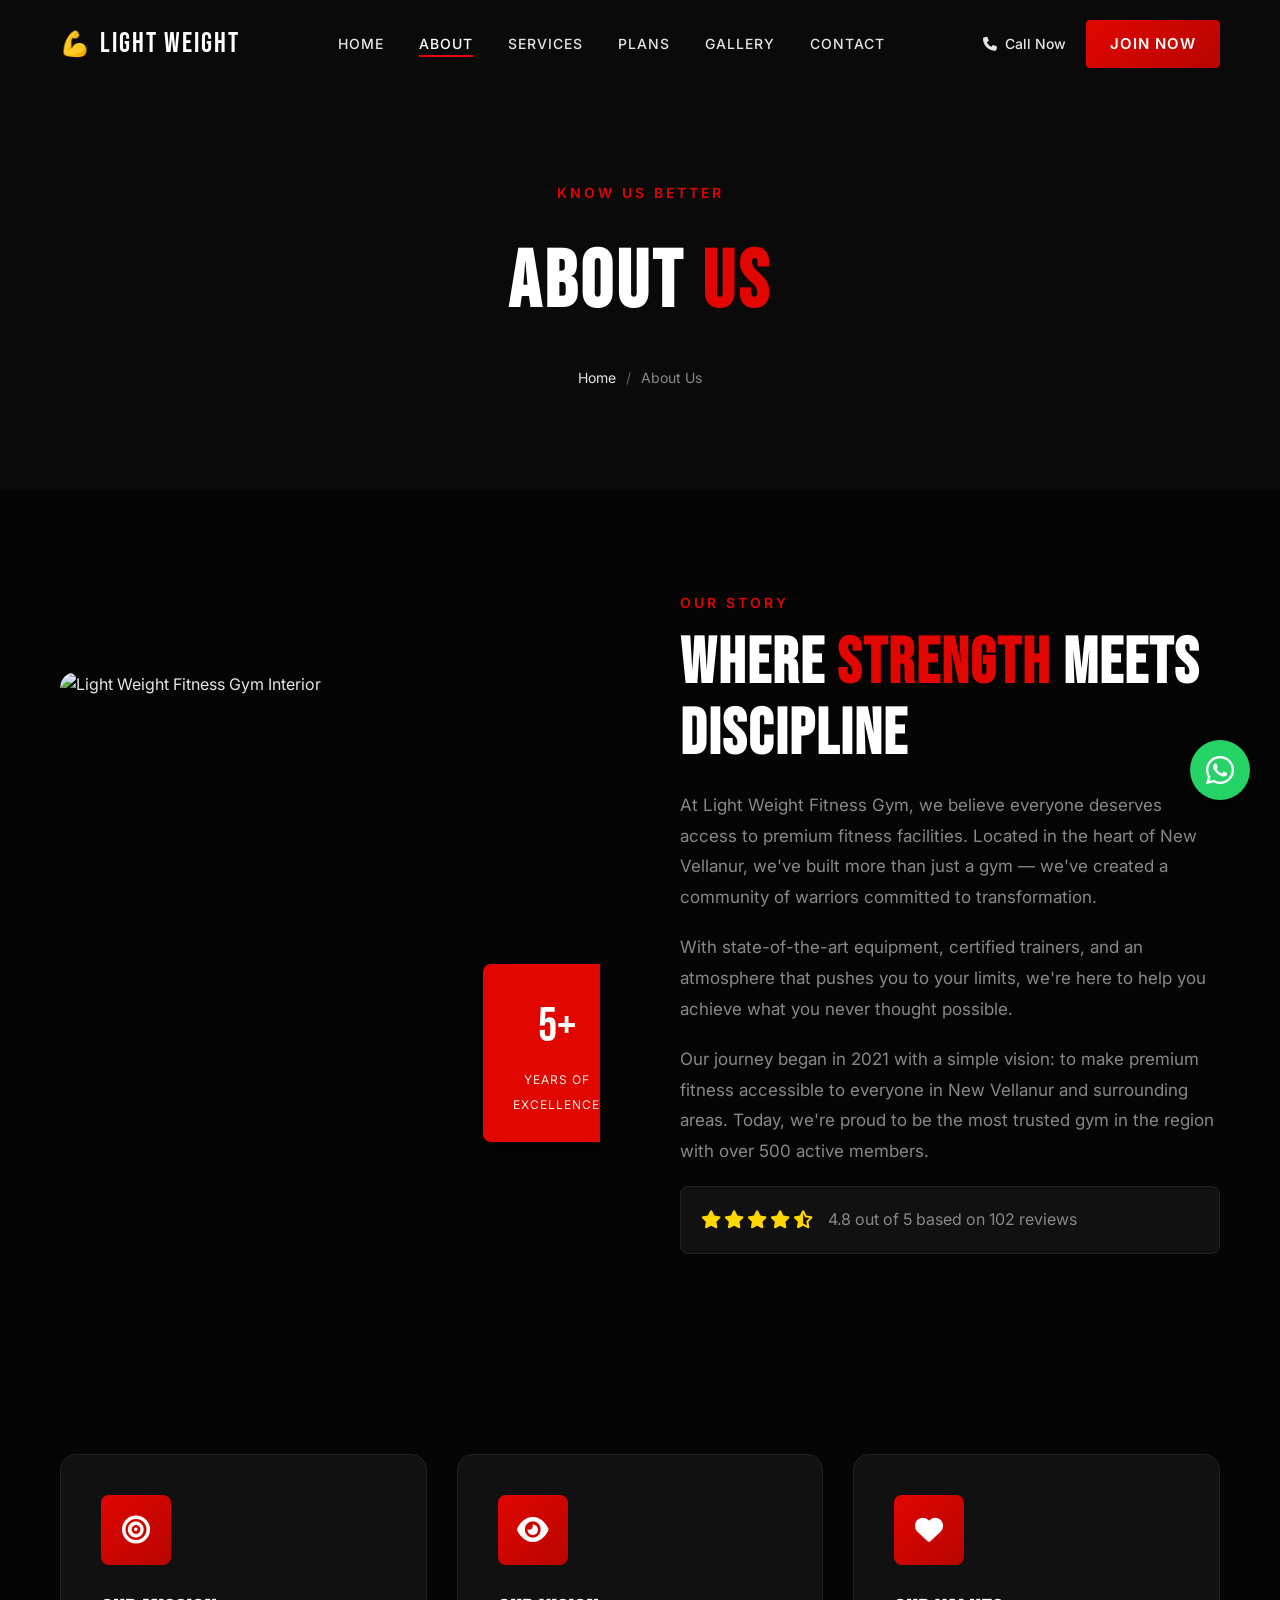
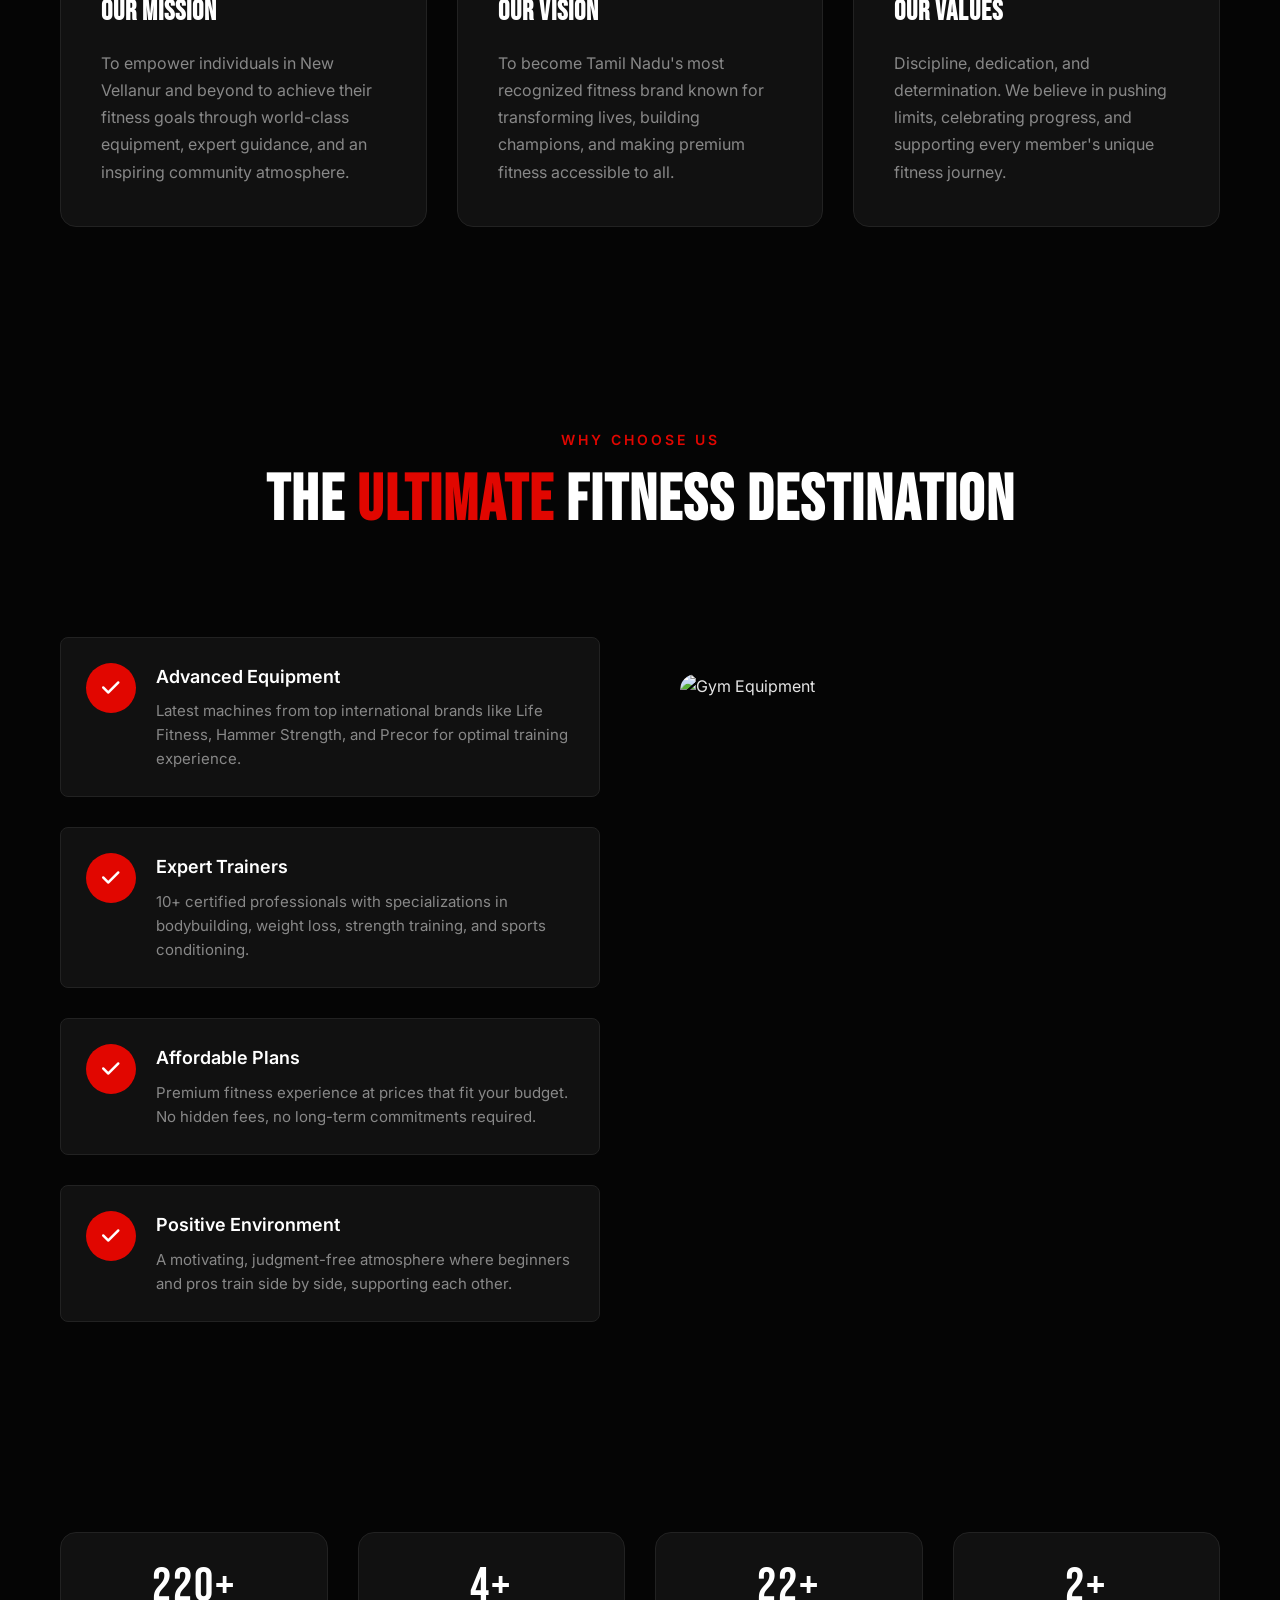
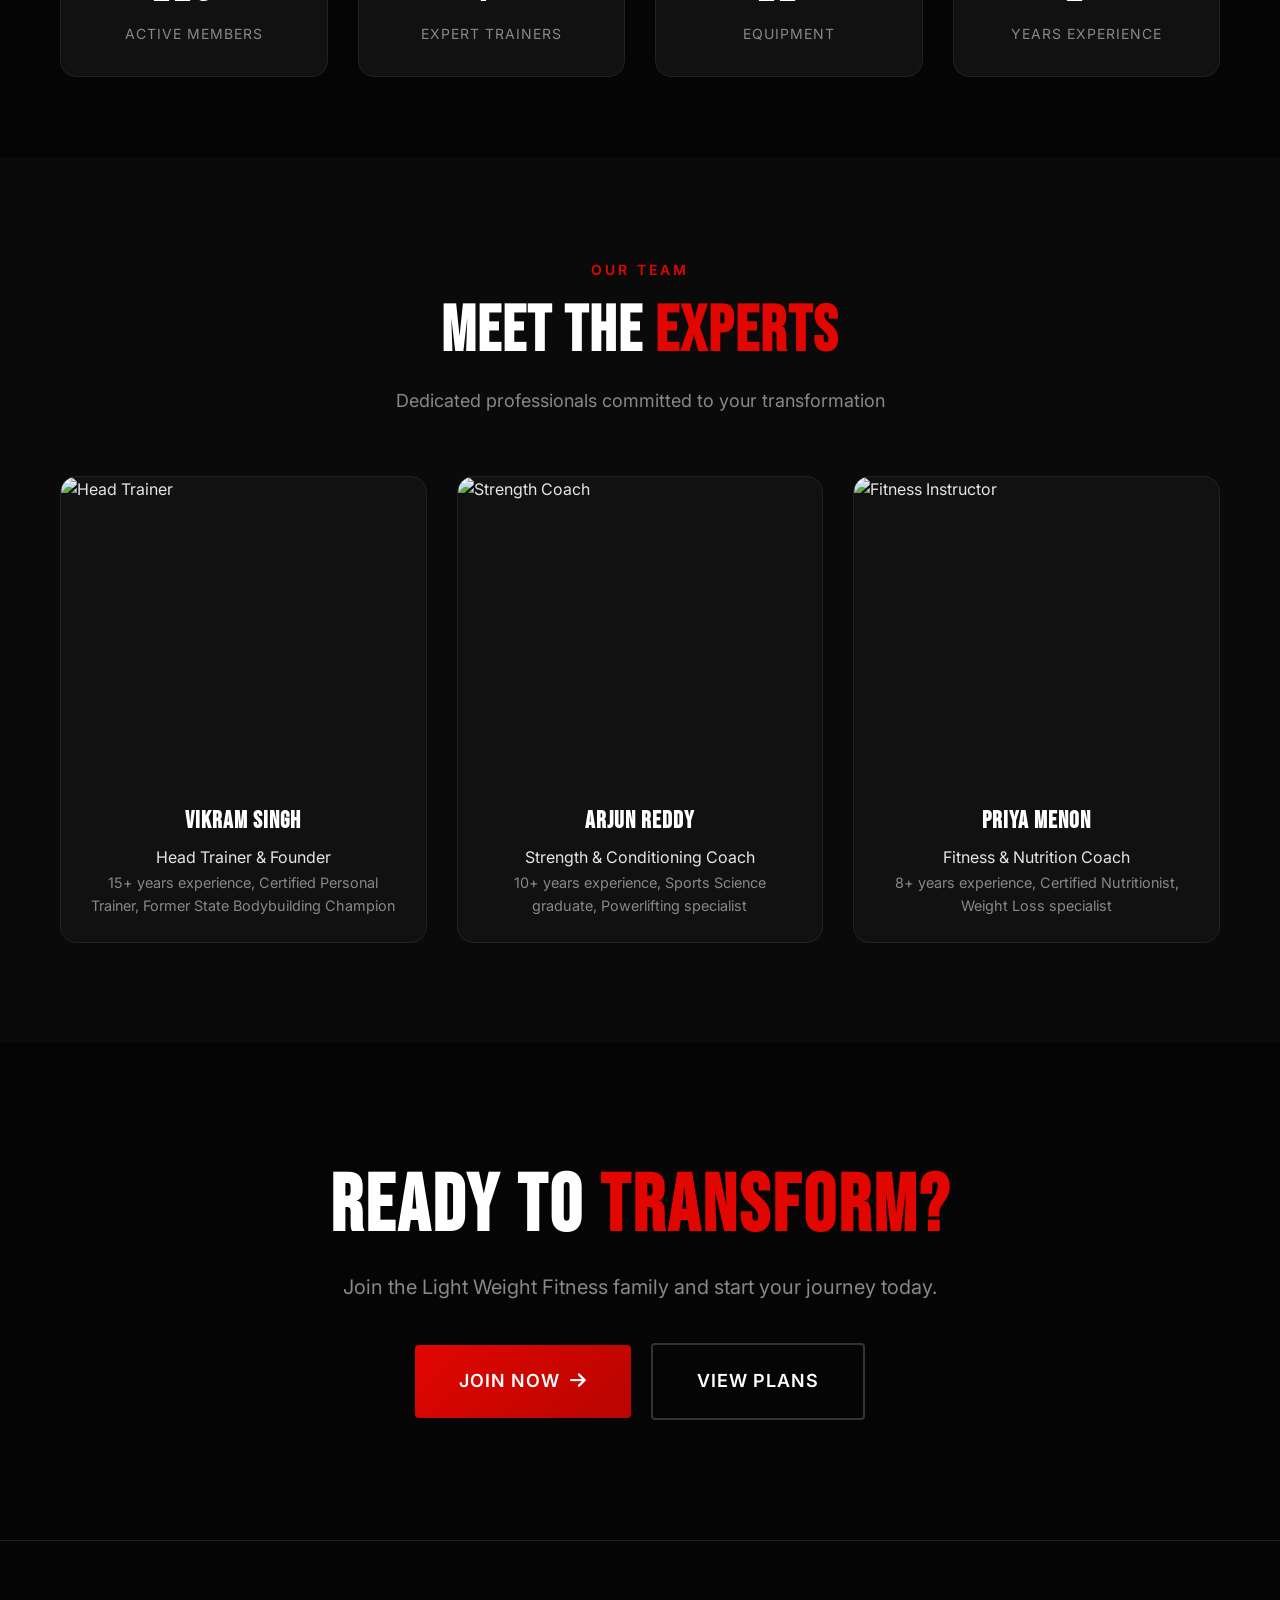
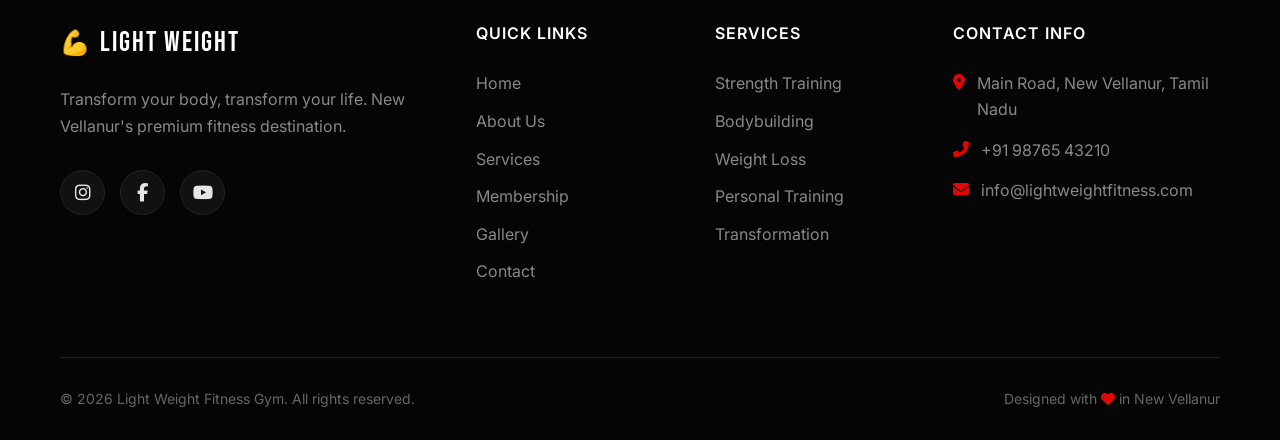
==== about.html @ a78dea81 "first commit" ====
<!DOCTYPE html>
<html lang="en">
<head>
    <meta charset="UTF-8">
    <meta name="viewport" content="width=device-width, initial-scale=1.0">
    <meta name="description" content="Learn about Light Weight Fitness Gym - New Vellanur's premier fitness center with 5+ years of excellence, expert trainers, and a supportive community.">
    <meta name="keywords" content="About Light Weight Fitness, Gym history, Fitness trainers Vellanur, Gym community">
    <title>About Us | Light Weight Fitness Gym - New Vellanur</title>
    
    <!-- Google Fonts -->
    <link rel="preconnect" href="https://fonts.googleapis.com">
    <link rel="preconnect" href="https://fonts.gstatic.com" crossorigin>
    <link href="https://fonts.googleapis.com/css2?family=Bebas+Neue&family=Inter:wght@300;400;500;600;700&display=swap" rel="stylesheet">
    
    <!-- Font Awesome -->
    <link rel="stylesheet" href="https://cdnjs.cloudflare.com/ajax/libs/font-awesome/6.4.0/css/all.min.css">
    
    <link rel="stylesheet" href="css/styles.css">
</head>
<body>
    <!-- Navigation -->
    <nav class="navbar scrolled" id="navbar">
        <div class="nav-container">
            <a href="index.html" class="logo">
                <span class="logo-icon">💪</span>
                <span class="logo-text">LIGHT WEIGHT</span>
            </a>
            <ul class="nav-menu" id="nav-menu">
                <li><a href="index.html" class="nav-link">Home</a></li>
                <li><a href="about.html" class="nav-link active">About</a></li>
                <li><a href="services.html" class="nav-link">Services</a></li>
                <li><a href="plans.html" class="nav-link">Plans</a></li>
                <li><a href="gallery.html" class="nav-link">Gallery</a></li>
                <li><a href="contact.html" class="nav-link">Contact</a></li>
            </ul>
            <div class="nav-actions">
                <a href="tel:+919876543210" class="nav-phone">
                    <i class="fas fa-phone"></i>
                    <span>Call Now</span>
                </a>
                <a href="contact.html#join" class="btn btn-primary nav-cta">Join Now</a>
            </div>
            <button class="hamburger" id="hamburger">
                <span></span>
                <span></span>
                <span></span>
            </button>
        </div>
    </nav>

    <!-- Page Header -->
    <section class="page-header">
        <div class="page-header-bg">
            <div class="page-header-overlay"></div>
        </div>
        <div class="container">
            <div class="page-header-content">
                <span class="section-tag">Know Us Better</span>
                <h1 class="page-title">ABOUT <span class="text-accent">US</span></h1>
                <nav class="breadcrumb">
                    <a href="index.html">Home</a>
                    <span>/</span>
                    <span>About Us</span>
                </nav>
            </div>
        </div>
    </section>

    <!-- About Main Section -->
    <section class="about section">
        <div class="container">
            <div class="about-grid">
                <div class="about-image">
                    <div class="image-wrapper">
                        <img src="https://images.unsplash.com/photo-1534438327276-14e5300c3a48?w=600" alt="Light Weight Fitness Gym Interior" loading="lazy">
                        <div class="experience-badge">
                            <span class="years">5+</span>
                            <span class="text">Years of<br>Excellence</span>
                        </div>
                    </div>
                </div>
                <div class="about-content">
                    <span class="section-tag">Our Story</span>
                    <h2 class="section-title">WHERE <span class="text-accent">STRENGTH</span> MEETS DISCIPLINE</h2>
                    <p class="about-text">
                        At Light Weight Fitness Gym, we believe everyone deserves access to premium fitness facilities. Located in the heart of New Vellanur, we've built more than just a gym — we've created a community of warriors committed to transformation.
                    </p>
                    <p class="about-text">
                        With state-of-the-art equipment, certified trainers, and an atmosphere that pushes you to your limits, we're here to help you achieve what you never thought possible.
                    </p>
                    <p class="about-text">
                        Our journey began in 2021 with a simple vision: to make premium fitness accessible to everyone in New Vellanur and surrounding areas. Today, we're proud to be the most trusted gym in the region with over 500 active members.
                    </p>
                    <div class="rating-card">
                        <div class="stars">
                            <i class="fas fa-star"></i>
                            <i class="fas fa-star"></i>
                            <i class="fas fa-star"></i>
                            <i class="fas fa-star"></i>
                            <i class="fas fa-star-half-alt"></i>
                        </div>
                        <span class="rating-text">4.8 out of 5 based on 102 reviews</span>
                    </div>
                </div>
            </div>
        </div>
    </section>

    <!-- Mission & Vision -->
    <section class="mission-vision section">
        <div class="container">
            <div class="mv-grid">
                <div class="mv-card">
                    <div class="mv-icon">
                        <i class="fas fa-bullseye"></i>
                    </div>
                    <h3>Our Mission</h3>
                    <p>To empower individuals in New Vellanur and beyond to achieve their fitness goals through world-class equipment, expert guidance, and an inspiring community atmosphere.</p>
                </div>
                <div class="mv-card">
                    <div class="mv-icon">
                        <i class="fas fa-eye"></i>
                    </div>
                    <h3>Our Vision</h3>
                    <p>To become Tamil Nadu's most recognized fitness brand known for transforming lives, building champions, and making premium fitness accessible to all.</p>
                </div>
                <div class="mv-card">
                    <div class="mv-icon">
                        <i class="fas fa-heart"></i>
                    </div>
                    <h3>Our Values</h3>
                    <p>Discipline, dedication, and determination. We believe in pushing limits, celebrating progress, and supporting every member's unique fitness journey.</p>
                </div>
            </div>
        </div>
    </section>

    <!-- Why Choose Us -->
    <section class="why-us section">
        <div class="container">
            <div class="section-header">
                <span class="section-tag">Why Choose Us</span>
                <h2 class="section-title">THE <span class="text-accent">ULTIMATE</span> FITNESS DESTINATION</h2>
            </div>
            <div class="why-us-grid">
                <div class="why-us-content">
                    <div class="why-us-list">
                        <div class="why-item">
                            <div class="why-icon">
                                <i class="fas fa-check"></i>
                            </div>
                            <div class="why-text">
                                <h4>Advanced Equipment</h4>
                                <p>Latest machines from top international brands like Life Fitness, Hammer Strength, and Precor for optimal training experience.</p>
                            </div>
                        </div>
                        <div class="why-item">
                            <div class="why-icon">
                                <i class="fas fa-check"></i>
                            </div>
                            <div class="why-text">
                                <h4>Expert Trainers</h4>
                                <p>10+ certified professionals with specializations in bodybuilding, weight loss, strength training, and sports conditioning.</p>
                            </div>
                        </div>
                        <div class="why-item">
                            <div class="why-icon">
                                <i class="fas fa-check"></i>
                            </div>
                            <div class="why-text">
                                <h4>Affordable Plans</h4>
                                <p>Premium fitness experience at prices that fit your budget. No hidden fees, no long-term commitments required.</p>
                            </div>
                        </div>
                        <div class="why-item">
                            <div class="why-icon">
                                <i class="fas fa-check"></i>
                            </div>
                            <div class="why-text">
                                <h4>Positive Environment</h4>
                                <p>A motivating, judgment-free atmosphere where beginners and pros train side by side, supporting each other.</p>
                            </div>
                        </div>
                    </div>
                </div>
                <div class="why-us-image">
                    <img src="https://images.unsplash.com/photo-1571902943202-507ec2618e8f?w=600" alt="Gym Equipment" loading="lazy">
                </div>
            </div>
        </div>
    </section>

    <!-- Stats Section -->
    <section class="stats-section">
        <div class="container">
            <div class="stats-grid">
                <div class="stat-card">
                    <span class="stat-number">500+</span>
                    <span class="stat-label">Active Members</span>
                </div>
                <div class="stat-card">
                    <span class="stat-number">10+</span>
                    <span class="stat-label">Expert Trainers</span>
                </div>
                <div class="stat-card">
                    <span class="stat-number">50+</span>
                    <span class="stat-label">Equipment</span>
                </div>
                <div class="stat-card">
                    <span class="stat-number">5+</span>
                    <span class="stat-label">Years Experience</span>
                </div>
            </div>
        </div>
    </section>

    <!-- Team Section -->
    <section class="team section">
        <div class="container">
            <div class="section-header">
                <span class="section-tag">Our Team</span>
                <h2 class="section-title">MEET THE <span class="text-accent">EXPERTS</span></h2>
                <p class="section-subtitle">Dedicated professionals committed to your transformation</p>
            </div>
            <div class="team-grid">
                <div class="team-card">
                    <div class="team-image">
                        <img src="https://images.unsplash.com/photo-1567013127542-490d757e51fc?w=400" alt="Head Trainer">
                    </div>
                    <div class="team-info">
                        <h4>Vikram Singh</h4>
                        <span>Head Trainer & Founder</span>
                        <p>15+ years experience, Certified Personal Trainer, Former State Bodybuilding Champion</p>
                    </div>
                </div>
                <div class="team-card">
                    <div class="team-image">
                        <img src="https://images.unsplash.com/photo-1571019614242-c5c5dee9f50b?w=400" alt="Strength Coach">
                    </div>
                    <div class="team-info">
                        <h4>Arjun Reddy</h4>
                        <span>Strength & Conditioning Coach</span>
                        <p>10+ years experience, Sports Science graduate, Powerlifting specialist</p>
                    </div>
                </div>
                <div class="team-card">
                    <div class="team-image">
                        <img src="https://images.unsplash.com/photo-1594381898411-846e7d193883?w=400" alt="Fitness Instructor">
                    </div>
                    <div class="team-info">
                        <h4>Priya Menon</h4>
                        <span>Fitness & Nutrition Coach</span>
                        <p>8+ years experience, Certified Nutritionist, Weight Loss specialist</p>
                    </div>
                </div>
            </div>
        </div>
    </section>

    <!-- CTA Section -->
    <section class="final-cta">
        <div class="container">
            <div class="cta-content">
                <h2 class="cta-title">READY TO <span class="text-accent">TRANSFORM?</span></h2>
                <p class="cta-subtitle">Join the Light Weight Fitness family and start your journey today.</p>
                <div class="cta-buttons">
                    <a href="contact.html#join" class="btn btn-primary btn-xl btn-glow">
                        <span>Join Now</span>
                        <i class="fas fa-arrow-right"></i>
                    </a>
                    <a href="plans.html" class="btn btn-outline btn-xl">
                        <span>View Plans</span>
                    </a>
                </div>
            </div>
        </div>
    </section>

    <!-- Footer -->
    <footer class="footer">
        <div class="container">
            <div class="footer-grid">
                <div class="footer-brand">
                    <a href="index.html" class="logo">
                        <span class="logo-icon">💪</span>
                        <span class="logo-text">LIGHT WEIGHT</span>
                    </a>
                    <p>Transform your body, transform your life. New Vellanur's premium fitness destination.</p>
                    <div class="social-links">
                        <a href="#" class="social-link"><i class="fab fa-instagram"></i></a>
                        <a href="#" class="social-link"><i class="fab fa-facebook-f"></i></a>
                        <a href="#" class="social-link"><i class="fab fa-youtube"></i></a>
                    </div>
                </div>
                <div class="footer-links">
                    <h4>Quick Links</h4>
                    <ul>
                        <li><a href="index.html">Home</a></li>
                        <li><a href="about.html">About Us</a></li>
                        <li><a href="services.html">Services</a></li>
                        <li><a href="plans.html">Membership</a></li>
                        <li><a href="gallery.html">Gallery</a></li>
                        <li><a href="contact.html">Contact</a></li>
                    </ul>
                </div>
                <div class="footer-links">
                    <h4>Services</h4>
                    <ul>
                        <li><a href="services.html#strength">Strength Training</a></li>
                        <li><a href="services.html#bodybuilding">Bodybuilding</a></li>
                        <li><a href="services.html#weightloss">Weight Loss</a></li>
                        <li><a href="services.html#personal">Personal Training</a></li>
                        <li><a href="services.html#transformation">Transformation</a></li>
                    </ul>
                </div>
                <div class="footer-contact">
                    <h4>Contact Info</h4>
                    <ul>
                        <li>
                            <i class="fas fa-map-marker-alt"></i>
                            <span>Main Road, New Vellanur, Tamil Nadu</span>
                        </li>
                        <li>
                            <i class="fas fa-phone-alt"></i>
                            <a href="tel:+919876543210">+91 98765 43210</a>
                        </li>
                        <li>
                            <i class="fas fa-envelope"></i>
                            <a href="mailto:info@lightweightfitness.com">info@lightweightfitness.com</a>
                        </li>
                    </ul>
                </div>
            </div>
            <div class="footer-bottom">
                <p>&copy; 2026 Light Weight Fitness Gym. All rights reserved.</p>
                <p>Designed with <i class="fas fa-heart text-accent"></i> in New Vellanur</p>
            </div>
        </div>
    </footer>

    <!-- WhatsApp Floating Button -->
    <a href="https://wa.me/919876543210?text=Hi!%20I'm%20interested%20in%20joining%20Light%20Weight%20Fitness%20Gym" 
       class="whatsapp-float" 
       target="_blank" 
       rel="noopener noreferrer">
        <i class="fab fa-whatsapp"></i>
        <span class="whatsapp-tooltip">Chat with us!</span>
    </a>

    <!-- Mobile Call Button -->
    <a href="tel:+919876543210" class="mobile-call-btn">
        <i class="fas fa-phone-alt"></i>
    </a>

    <!-- Back to Top -->
    <button class="back-to-top" id="back-to-top">
        <i class="fas fa-chevron-up"></i>
    </button>

    <script src="js/script.js"></script>
</body>
</html>
---- css/styles.css ----
/* ========================================
   LIGHT WEIGHT FITNESS GYM - PREMIUM STYLES
   ======================================== */

/* CSS Variables */
:root {
    /* Colors */
    --primary: #E10600;
    --primary-dark: #B80500;
    --primary-light: #FF2D28;
    --accent: #E10600;
    
    --bg-dark: #0A0A0A;
    --bg-darker: #050505;
    --bg-card: #111111;
    --bg-card-hover: #1A1A1A;
    
    --text-white: #FFFFFF;
    --text-light: #E5E5E5;
    --text-muted: #888888;
    --text-dark: #666666;
    
    --border-color: #222222;
    --border-light: #333333;
    
    /* Gradients */
    --gradient-primary: linear-gradient(135deg, var(--primary) 0%, var(--primary-dark) 100%);
    --gradient-dark: linear-gradient(180deg, var(--bg-dark) 0%, var(--bg-darker) 100%);
    --gradient-overlay: linear-gradient(180deg, rgba(0,0,0,0.7) 0%, rgba(0,0,0,0.9) 100%);
    
    /* Typography */
    --font-heading: 'Bebas Neue', sans-serif;
    --font-body: 'Inter', sans-serif;
    
    /* Spacing */
    --section-padding: 100px 0;
    --container-width: 1200px;
    
    /* Transitions */
    --transition-fast: 0.2s ease;
    --transition-normal: 0.3s ease;
    --transition-slow: 0.5s ease;
    
    /* Shadows */
    --shadow-sm: 0 2px 10px rgba(0,0,0,0.3);
    --shadow-md: 0 5px 20px rgba(0,0,0,0.4);
    --shadow-lg: 0 10px 40px rgba(0,0,0,0.5);
    --shadow-glow: 0 0 30px rgba(225, 6, 0, 0.4);
    
    /* Border Radius */
    --radius-sm: 4px;
    --radius-md: 8px;
    --radius-lg: 16px;
    --radius-xl: 24px;
}

/* ========================================
   RESET & BASE STYLES
   ======================================== */

*, *::before, *::after {
    margin: 0;
    padding: 0;
    box-sizing: border-box;
}

html {
    scroll-behavior: smooth;
    font-size: 16px;
}

body {
    font-family: var(--font-body);
    background-color: var(--bg-dark);
    color: var(--text-light);
    line-height: 1.6;
    overflow-x: hidden;
    -webkit-font-smoothing: antialiased;
    -moz-osx-font-smoothing: grayscale;
}

a {
    text-decoration: none;
    color: inherit;
    transition: color var(--transition-fast);
}

img {
    max-width: 100%;
    height: auto;
    display: block;
}

ul {
    list-style: none;
}

button {
    border: none;
    background: none;
    cursor: pointer;
    font-family: inherit;
}

input, select, textarea {
    font-family: inherit;
    font-size: inherit;
}

/* ========================================
   UTILITY CLASSES
   ======================================== */

.container {
    max-width: var(--container-width);
    margin: 0 auto;
    padding: 0 20px;
}

.section {
    padding: var(--section-padding);
}

.text-accent {
    color: var(--primary);
}

.section-tag {
    display: inline-block;
    font-size: 0.875rem;
    font-weight: 600;
    text-transform: uppercase;
    letter-spacing: 3px;
    color: var(--primary);
    margin-bottom: 15px;
}

.section-title {
    font-family: var(--font-heading);
    font-size: clamp(2.5rem, 5vw, 4rem);
    letter-spacing: 2px;
    line-height: 1.1;
    margin-bottom: 20px;
    color: var(--text-white);
}

.section-subtitle {
    font-size: 1.125rem;
    color: var(--text-muted);
    max-width: 600px;
    margin: 0 auto;
}

.section-header {
    text-align: center;
    margin-bottom: 60px;
}

/* ========================================
   PRELOADER
   ======================================== */

.preloader {
    position: fixed;
    top: 0;
    left: 0;
    width: 100%;
    height: 100%;
    background: var(--bg-darker);
    display: flex;
    align-items: center;
    justify-content: center;
    z-index: 9999;
    transition: opacity 0.5s ease, visibility 0.5s ease;
}

.preloader.hidden {
    opacity: 0;
    visibility: hidden;
}

.loader {
    text-align: center;
}

.loader-text {
    font-family: var(--font-heading);
    font-size: 2.5rem;
    letter-spacing: 8px;
    color: var(--text-white);
    display: block;
    margin-bottom: 20px;
}

.loader-bar {
    width: 200px;
    height: 3px;
    background: var(--border-color);
    border-radius: 2px;
    overflow: hidden;
    margin: 0 auto;
}

.loader-bar::after {
    content: '';
    display: block;
    width: 50%;
    height: 100%;
    background: var(--primary);
    animation: loader 1s ease-in-out infinite;
}

@keyframes loader {
    0% { transform: translateX(-100%); }
    100% { transform: translateX(300%); }
}

/* ========================================
   BUTTONS
   ======================================== */

.btn {
    display: inline-flex;
    align-items: center;
    justify-content: center;
    gap: 10px;
    padding: 14px 28px;
    font-size: 0.9375rem;
    font-weight: 600;
    text-transform: uppercase;
    letter-spacing: 1px;
    border-radius: var(--radius-sm);
    transition: all var(--transition-normal);
    cursor: pointer;
    position: relative;
    overflow: hidden;
}

.btn-primary {
    background: var(--gradient-primary);
    color: var(--text-white);
    border: none;
}

.btn-primary:hover {
    transform: translateY(-2px);
    box-shadow: var(--shadow-glow);
}

.btn-outline {
    background: transparent;
    color: var(--text-white);
    border: 2px solid var(--border-light);
}

.btn-outline:hover {
    border-color: var(--primary);
    color: var(--primary);
    background: rgba(225, 6, 0, 0.1);
}

.btn-lg {
    padding: 18px 36px;
    font-size: 1rem;
}

.btn-xl {
    padding: 22px 44px;
    font-size: 1.125rem;
}

.btn-block {
    width: 100%;
}

.btn-glow {
    animation: btn-glow 2s ease-in-out infinite;
}

@keyframes btn-glow {
    0%, 100% { box-shadow: 0 0 20px rgba(225, 6, 0, 0.3); }
    50% { box-shadow: 0 0 40px rgba(225, 6, 0, 0.6); }
}

.btn i {
    transition: transform var(--transition-fast);
}

.btn:hover i {
    transform: translateX(5px);
}

/* ========================================
   NAVIGATION
   ======================================== */

.navbar {
    position: fixed;
    top: 0;
    left: 0;
    width: 100%;
    z-index: 1000;
    padding: 20px 0;
    transition: all var(--transition-normal);
}

.navbar.scrolled {
    background: rgba(10, 10, 10, 0.95);
    backdrop-filter: blur(20px);
    padding: 15px 0;
    box-shadow: var(--shadow-md);
}

.nav-container {
    max-width: var(--container-width);
    margin: 0 auto;
    padding: 0 20px;
    display: flex;
    align-items: center;
    justify-content: space-between;
}

.logo {
    display: flex;
    align-items: center;
    gap: 10px;
}

.logo-icon {
    font-size: 1.5rem;
}

.logo-text {
    font-family: var(--font-heading);
    font-size: 1.75rem;
    letter-spacing: 2px;
    color: var(--text-white);
}

.nav-menu {
    display: flex;
    align-items: center;
    gap: 35px;
}

.nav-link {
    font-size: 0.875rem;
    font-weight: 500;
    text-transform: uppercase;
    letter-spacing: 1px;
    color: var(--text-light);
    position: relative;
}

.nav-link::after {
    content: '';
    position: absolute;
    bottom: -5px;
    left: 0;
    width: 0;
    height: 2px;
    background: var(--primary);
    transition: width var(--transition-normal);
}

.nav-link:hover,
.nav-link.active {
    color: var(--text-white);
}

.nav-link:hover::after,
.nav-link.active::after {
    width: 100%;
}

.nav-actions {
    display: flex;
    align-items: center;
    gap: 20px;
}

.nav-phone {
    display: flex;
    align-items: center;
    gap: 8px;
    font-size: 0.875rem;
    font-weight: 500;
    color: var(--text-light);
}

.nav-phone:hover {
    color: var(--primary);
}

.nav-cta {
    padding: 12px 24px;
}

.hamburger {
    display: none;
    flex-direction: column;
    gap: 6px;
    padding: 10px;
}

.hamburger span {
    width: 25px;
    height: 2px;
    background: var(--text-white);
    transition: all var(--transition-normal);
}

.hamburger.active span:nth-child(1) {
    transform: rotate(45deg) translate(5px, 5px);
}

.hamburger.active span:nth-child(2) {
    opacity: 0;
}

.hamburger.active span:nth-child(3) {
    transform: rotate(-45deg) translate(7px, -6px);
}

/* ========================================
   HERO SECTION
   ======================================== */

.hero {
    position: relative;
    min-height: 100vh;
    display: flex;
    align-items: center;
    justify-content: center;
    overflow: hidden;
}

.hero-bg {
    position: absolute;
    top: 0;
    left: 0;
    width: 100%;
    height: 100%;
    background: url('https://images.unsplash.com/photo-1534438327276-14e5300c3a48?w=1920') center/cover no-repeat;
}

.hero-overlay {
    position: absolute;
    top: 0;
    left: 0;
    width: 100%;
    height: 100%;
    background: linear-gradient(135deg, rgba(0,0,0,0.9) 0%, rgba(0,0,0,0.7) 50%, rgba(0,0,0,0.85) 100%);
}

.hero-content {
    position: relative;
    z-index: 1;
    text-align: center;
    padding: 0 20px;
    max-width: 900px;
}

.hero-badge {
    display: inline-flex;
    align-items: center;
    gap: 8px;
    background: rgba(225, 6, 0, 0.15);
    border: 1px solid rgba(225, 6, 0, 0.3);
    padding: 10px 20px;
    border-radius: 30px;
    font-size: 0.875rem;
    font-weight: 500;
    color: var(--primary);
    margin-bottom: 30px;
}

.hero-badge i {
    color: #FFD700;
}

.hero-title {
    font-family: var(--font-heading);
    font-size: clamp(3.5rem, 10vw, 7rem);
    line-height: 1;
    letter-spacing: 4px;
    color: var(--text-white);
    margin-bottom: 25px;
}

.hero-subtitle {
    font-size: 1.25rem;
    color: var(--text-muted);
    max-width: 600px;
    margin: 0 auto 40px;
    line-height: 1.8;
}

.hero-cta {
    display: flex;
    align-items: center;
    justify-content: center;
    gap: 20px;
    margin-bottom: 60px;
    flex-wrap: wrap;
}

.hero-stats {
    display: flex;
    align-items: center;
    justify-content: center;
    gap: 60px;
    flex-wrap: wrap;
}

.stat {
    text-align: center;
}

.stat-number {
    display: block;
    font-family: var(--font-heading);
    font-size: 3rem;
    color: var(--text-white);
    letter-spacing: 2px;
}

.stat-label {
    font-size: 0.875rem;
    color: var(--text-muted);
    text-transform: uppercase;
    letter-spacing: 1px;
}

.hero-scroll {
    position: absolute;
    bottom: 40px;
    left: 50%;
    transform: translateX(-50%);
}

.hero-scroll a {
    display: flex;
    flex-direction: column;
    align-items: center;
    gap: 10px;
    font-size: 0.75rem;
    text-transform: uppercase;
    letter-spacing: 2px;
    color: var(--text-muted);
    animation: bounce 2s ease-in-out infinite;
}

@keyframes bounce {
    0%, 100% { transform: translateY(0); }
    50% { transform: translateY(10px); }
}

/* ========================================
   ABOUT SECTION
   ======================================== */

.about {
    background: var(--bg-darker);
}

.about-grid {
    display: grid;
    grid-template-columns: 1fr 1fr;
    gap: 80px;
    align-items: center;
}

.about-image {
    position: relative;
}

.image-wrapper {
    position: relative;
    border-radius: var(--radius-lg);
    overflow: hidden;
}

.image-wrapper img {
    width: 100%;
    height: 500px;
    object-fit: cover;
}

.experience-badge {
    position: absolute;
    bottom: 30px;
    right: -30px;
    background: var(--primary);
    padding: 25px 30px;
    border-radius: var(--radius-md);
    text-align: center;
    box-shadow: var(--shadow-lg);
}

.experience-badge .years {
    display: block;
    font-family: var(--font-heading);
    font-size: 3rem;
    color: var(--text-white);
}

.experience-badge .text {
    font-size: 0.75rem;
    text-transform: uppercase;
    letter-spacing: 1px;
    color: rgba(255,255,255,0.9);
}

.about-text {
    color: var(--text-muted);
    margin-bottom: 20px;
    font-size: 1.0625rem;
    line-height: 1.8;
}

.about-features {
    display: grid;
    grid-template-columns: 1fr 1fr;
    gap: 20px;
    margin: 30px 0;
}

.feature {
    display: flex;
    align-items: center;
    gap: 12px;
    padding: 15px 20px;
    background: var(--bg-card);
    border-radius: var(--radius-md);
    border: 1px solid var(--border-color);
    transition: all var(--transition-normal);
}

.feature:hover {
    border-color: var(--primary);
    transform: translateX(5px);
}

.feature i {
    color: var(--primary);
    font-size: 1.25rem;
}

.feature span {
    font-weight: 500;
    color: var(--text-light);
}

.rating-card {
    display: flex;
    align-items: center;
    gap: 15px;
    padding: 20px;
    background: var(--bg-card);
    border-radius: var(--radius-md);
    border: 1px solid var(--border-color);
}

.rating-card .stars {
    display: flex;
    gap: 3px;
}

.rating-card .stars i {
    color: #FFD700;
    font-size: 1.125rem;
}

.rating-text {
    color: var(--text-muted);
}

/* ========================================
   SERVICES SECTION
   ======================================== */

.services {
    background: var(--bg-dark);
}

.services-grid {
    display: grid;
    grid-template-columns: repeat(3, 1fr);
    gap: 30px;
}

.service-card {
    background: var(--bg-card);
    border: 1px solid var(--border-color);
    border-radius: var(--radius-lg);
    padding: 40px 30px;
    transition: all var(--transition-normal);
    position: relative;
    overflow: hidden;
}

.service-card::before {
    content: '';
    position: absolute;
    top: 0;
    left: 0;
    width: 100%;
    height: 3px;
    background: var(--gradient-primary);
    transform: scaleX(0);
    transition: transform var(--transition-normal);
}

.service-card:hover {
    transform: translateY(-10px);
    border-color: var(--primary);
    box-shadow: var(--shadow-lg);
}

.service-card:hover::before {
    transform: scaleX(1);
}

.service-icon {
    width: 70px;
    height: 70px;
    background: rgba(225, 6, 0, 0.1);
    border-radius: var(--radius-md);
    display: flex;
    align-items: center;
    justify-content: center;
    margin-bottom: 25px;
    transition: all var(--transition-normal);
}

.service-card:hover .service-icon {
    background: var(--primary);
}

.service-icon i {
    font-size: 1.75rem;
    color: var(--primary);
    transition: color var(--transition-normal);
}

.service-card:hover .service-icon i {
    color: var(--text-white);
}

.service-card h3 {
    font-family: var(--font-heading);
    font-size: 1.5rem;
    letter-spacing: 1px;
    margin-bottom: 15px;
    color: var(--text-white);
}

.service-card p {
    color: var(--text-muted);
    margin-bottom: 20px;
    line-height: 1.7;
}

.service-link {
    display: inline-flex;
    align-items: center;
    gap: 8px;
    font-size: 0.875rem;
    font-weight: 600;
    text-transform: uppercase;
    letter-spacing: 1px;
    color: var(--primary);
}

.service-link i {
    transition: transform var(--transition-fast);
}

.service-link:hover i {
    transform: translateX(5px);
}

/* ========================================
   WHY CHOOSE US SECTION
   ======================================== */

.why-us {
    background: var(--bg-darker);
}

.why-us-grid {
    display: grid;
    grid-template-columns: 1fr 1fr;
    gap: 80px;
    align-items: center;
}

.why-us-list {
    margin-top: 40px;
}

.why-item {
    display: flex;
    gap: 20px;
    margin-bottom: 30px;
    padding: 25px;
    background: var(--bg-card);
    border-radius: var(--radius-md);
    border: 1px solid var(--border-color);
    transition: all var(--transition-normal);
}

.why-item:hover {
    border-color: var(--primary);
    transform: translateX(10px);
}

.why-icon {
    width: 50px;
    height: 50px;
    min-width: 50px;
    background: var(--primary);
    border-radius: 50%;
    display: flex;
    align-items: center;
    justify-content: center;
}

.why-icon i {
    color: var(--text-white);
    font-size: 1.25rem;
}

.why-text h4 {
    font-size: 1.125rem;
    font-weight: 600;
    margin-bottom: 8px;
    color: var(--text-white);
}

.why-text p {
    color: var(--text-muted);
    font-size: 0.9375rem;
}

.why-us-image {
    position: relative;
    border-radius: var(--radius-lg);
    overflow: hidden;
}

.why-us-image img {
    width: 100%;
    height: 600px;
    object-fit: cover;
}

/* ========================================
   MEMBERSHIP PLANS SECTION
   ======================================== */

.plans {
    background: var(--bg-dark);
}

.plans-grid {
    display: grid;
    grid-template-columns: repeat(3, 1fr);
    gap: 30px;
}

.plan-card {
    background: var(--bg-card);
    border: 1px solid var(--border-color);
    border-radius: var(--radius-lg);
    padding: 40px 35px;
    text-align: center;
    position: relative;
    transition: all var(--transition-normal);
}

.plan-card:hover {
    transform: translateY(-10px);
    border-color: rgba(225, 6, 0, 0.3);
}

.plan-card.featured {
    border-color: var(--primary);
    transform: scale(1.05);
    box-shadow: var(--shadow-glow);
}

.plan-card.featured:hover {
    transform: scale(1.05) translateY(-10px);
}

.plan-badge {
    position: absolute;
    top: -15px;
    left: 50%;
    transform: translateX(-50%);
    background: var(--primary);
    padding: 8px 25px;
    border-radius: 20px;
    font-size: 0.75rem;
    font-weight: 700;
    text-transform: uppercase;
    letter-spacing: 1px;
    color: var(--text-white);
}

.plan-header {
    margin-bottom: 30px;
    padding-bottom: 30px;
    border-bottom: 1px solid var(--border-color);
}

.plan-header h3 {
    font-family: var(--font-heading);
    font-size: 1.75rem;
    letter-spacing: 2px;
    color: var(--text-white);
    margin-bottom: 15px;
}

.plan-price {
    display: flex;
    align-items: baseline;
    justify-content: center;
    gap: 5px;
}

.plan-price .currency {
    font-size: 1.5rem;
    font-weight: 600;
    color: var(--primary);
}

.plan-price .amount {
    font-family: var(--font-heading);
    font-size: 4rem;
    line-height: 1;
    color: var(--text-white);
}

.plan-price .period {
    font-size: 0.875rem;
    color: var(--text-muted);
}

.plan-save {
    display: inline-block;
    background: rgba(0, 200, 83, 0.15);
    color: #00C853;
    padding: 5px 15px;
    border-radius: 15px;
    font-size: 0.75rem;
    font-weight: 600;
    margin-top: 10px;
}

.plan-features {
    margin-bottom: 30px;
}

.plan-features li {
    display: flex;
    align-items: center;
    justify-content: center;
    gap: 10px;
    padding: 12px 0;
    border-bottom: 1px solid var(--border-color);
    color: var(--text-light);
}

.plan-features li:last-child {
    border-bottom: none;
}

.plan-features li i {
    font-size: 0.875rem;
}

.plan-features li i.fa-check {
    color: #00C853;
}

.plan-features li i.fa-times {
    color: var(--text-dark);
}

.plans-note {
    text-align: center;
    margin-top: 40px;
    color: var(--text-muted);
    font-size: 0.9375rem;
}

.plans-note i {
    margin-right: 8px;
    color: var(--primary);
}

/* ========================================
   GALLERY SECTION
   ======================================== */

.gallery {
    background: var(--bg-darker);
}

.gallery-grid {
    display: grid;
    grid-template-columns: repeat(3, 1fr);
    grid-template-rows: repeat(2, 250px);
    gap: 20px;
}

.gallery-item {
    position: relative;
    border-radius: var(--radius-md);
    overflow: hidden;
    cursor: pointer;
}

.gallery-item.large {
    grid-row: span 2;
}

.gallery-item img {
    width: 100%;
    height: 100%;
    object-fit: cover;
    transition: transform var(--transition-slow);
}

.gallery-item:hover img {
    transform: scale(1.1);
}

.gallery-overlay {
    position: absolute;
    bottom: 0;
    left: 0;
    width: 100%;
    padding: 30px 20px;
    background: linear-gradient(transparent, rgba(0,0,0,0.9));
    transform: translateY(100%);
    transition: transform var(--transition-normal);
}

.gallery-item:hover .gallery-overlay {
    transform: translateY(0);
}

.gallery-overlay span {
    font-weight: 600;
    text-transform: uppercase;
    letter-spacing: 1px;
    color: var(--text-white);
}

/* ========================================
   TESTIMONIALS SECTION
   ======================================== */

.testimonials {
    background: var(--bg-dark);
}

.overall-rating {
    display: flex;
    align-items: center;
    justify-content: center;
    gap: 15px;
    margin-top: 20px;
    flex-wrap: wrap;
}

.rating-stars i {
    color: #FFD700;
    font-size: 1.5rem;
}

.rating-value {
    font-family: var(--font-heading);
    font-size: 2rem;
    color: var(--text-white);
}

.rating-count {
    color: var(--text-muted);
}

.testimonials-slider {
    display: grid;
    grid-template-columns: repeat(3, 1fr);
    gap: 30px;
}

.testimonial-card {
    background: var(--bg-card);
    border: 1px solid var(--border-color);
    border-radius: var(--radius-lg);
    padding: 35px;
    transition: all var(--transition-normal);
}

.testimonial-card:hover {
    border-color: var(--primary);
    transform: translateY(-5px);
}

.testimonial-rating {
    margin-bottom: 20px;
}

.testimonial-rating i {
    color: #FFD700;
    font-size: 1rem;
}

.testimonial-text {
    color: var(--text-light);
    font-size: 1rem;
    line-height: 1.8;
    margin-bottom: 25px;
    font-style: italic;
}

.testimonial-author {
    display: flex;
    align-items: center;
    gap: 15px;
}

.author-avatar {
    width: 55px;
    height: 55px;
    border-radius: 50%;
    overflow: hidden;
    border: 3px solid var(--primary);
}

.author-avatar img {
    width: 100%;
    height: 100%;
    object-fit: cover;
}

.author-info h4 {
    font-size: 1rem;
    font-weight: 600;
    color: var(--text-white);
    margin-bottom: 3px;
}

.author-info span {
    font-size: 0.8125rem;
    color: var(--text-muted);
}

/* ========================================
   LOCATION SECTION
   ======================================== */

.location {
    background: var(--bg-darker);
}

.location-grid {
    display: grid;
    grid-template-columns: 1fr 1fr;
    gap: 60px;
}

.contact-info {
    margin-top: 40px;
}

.contact-item {
    display: flex;
    gap: 20px;
    margin-bottom: 30px;
}

.contact-icon {
    width: 55px;
    height: 55px;
    min-width: 55px;
    background: rgba(225, 6, 0, 0.1);
    border-radius: var(--radius-md);
    display: flex;
    align-items: center;
    justify-content: center;
}

.contact-icon i {
    color: var(--primary);
    font-size: 1.25rem;
}

.contact-text h4 {
    font-size: 0.875rem;
    text-transform: uppercase;
    letter-spacing: 1px;
    color: var(--text-muted);
    margin-bottom: 5px;
}

.contact-text p,
.contact-text a {
    color: var(--text-light);
    font-size: 1rem;
    line-height: 1.6;
}

.contact-text a:hover {
    color: var(--primary);
}

.social-links {
    display: flex;
    gap: 15px;
    margin-top: 30px;
}

.social-link {
    width: 45px;
    height: 45px;
    background: var(--bg-card);
    border: 1px solid var(--border-color);
    border-radius: 50%;
    display: flex;
    align-items: center;
    justify-content: center;
    transition: all var(--transition-normal);
}

.social-link:hover {
    background: var(--primary);
    border-color: var(--primary);
    transform: translateY(-3px);
}

.social-link i {
    color: var(--text-light);
    font-size: 1.125rem;
}

.location-map {
    border-radius: var(--radius-lg);
    overflow: hidden;
    height: 450px;
    border: 1px solid var(--border-color);
}

.location-map iframe {
    filter: grayscale(100%) invert(92%) contrast(83%);
}

/* ========================================
   JOIN FORM SECTION
   ======================================== */

.join {
    background: var(--bg-dark);
}

.join-wrapper {
    display: grid;
    grid-template-columns: 1fr 1fr;
    gap: 60px;
    align-items: center;
    background: var(--bg-card);
    border: 1px solid var(--border-color);
    border-radius: var(--radius-xl);
    padding: 60px;
}

.join-content .section-title {
    margin-bottom: 15px;
}

.join-content p {
    color: var(--text-muted);
    margin-bottom: 30px;
}

.join-benefits {
    display: flex;
    flex-direction: column;
    gap: 15px;
}

.benefit {
    display: flex;
    align-items: center;
    gap: 12px;
    color: var(--text-light);
}

.benefit i {
    color: #00C853;
    font-size: 1.125rem;
}

.join-form {
    background: var(--bg-darker);
    border: 1px solid var(--border-color);
    border-radius: var(--radius-lg);
    padding: 40px;
}

.form-group {
    margin-bottom: 25px;
}

.form-group label {
    display: block;
    font-size: 0.875rem;
    font-weight: 500;
    text-transform: uppercase;
    letter-spacing: 1px;
    color: var(--text-light);
    margin-bottom: 10px;
}

.form-group input,
.form-group select {
    width: 100%;
    padding: 16px 20px;
    background: var(--bg-card);
    border: 1px solid var(--border-color);
    border-radius: var(--radius-md);
    color: var(--text-white);
    font-size: 1rem;
    transition: all var(--transition-normal);
}

.form-group input:focus,
.form-group select:focus {
    outline: none;
    border-color: var(--primary);
    box-shadow: 0 0 0 3px rgba(225, 6, 0, 0.1);
}

.form-group input::placeholder {
    color: var(--text-dark);
}

.form-group select {
    cursor: pointer;
    appearance: none;
    background-image: url("data:image/svg+xml,%3Csvg xmlns='http://www.w3.org/2000/svg' width='24' height='24' viewBox='0 0 24 24' fill='none' stroke='%23888888' stroke-width='2' stroke-linecap='round' stroke-linejoin='round'%3E%3Cpolyline points='6,9 12,15 18,9'%3E%3C/polyline%3E%3C/svg%3E");
    background-repeat: no-repeat;
    background-position: right 15px center;
    background-size: 18px;
}

.form-group select option {
    background: var(--bg-card);
    color: var(--text-white);
}

.form-note {
    text-align: center;
    font-size: 0.8125rem;
    color: var(--text-muted);
    margin-top: 20px;
}

.form-note i {
    margin-right: 5px;
}

/* ========================================
   FINAL CTA SECTION
   ======================================== */

.final-cta {
    background: var(--bg-darker);
    padding: 120px 0;
    text-align: center;
    position: relative;
    overflow: hidden;
}

.final-cta::before {
    content: '';
    position: absolute;
    top: 0;
    left: 0;
    width: 100%;
    height: 100%;
    background: url('https://images.unsplash.com/photo-1534438327276-14e5300c3a48?w=1920') center/cover no-repeat;
    opacity: 0.1;
}

.cta-content {
    position: relative;
    z-index: 1;
}

.cta-title {
    font-family: var(--font-heading);
    font-size: clamp(3rem, 8vw, 5rem);
    line-height: 1.1;
    letter-spacing: 3px;
    color: var(--text-white);
    margin-bottom: 20px;
}

.cta-subtitle {
    font-size: 1.25rem;
    color: var(--text-muted);
    margin-bottom: 40px;
}

.cta-buttons {
    display: flex;
    align-items: center;
    justify-content: center;
    gap: 20px;
    flex-wrap: wrap;
}

/* ========================================
   FOOTER
   ======================================== */

.footer {
    background: var(--bg-darker);
    border-top: 1px solid var(--border-color);
    padding: 80px 0 30px;
}

.footer-grid {
    display: grid;
    grid-template-columns: 2fr 1fr 1fr 1.5fr;
    gap: 60px;
    margin-bottom: 60px;
}

.footer-brand .logo {
    margin-bottom: 20px;
}

.footer-brand p {
    color: var(--text-muted);
    margin-bottom: 25px;
    line-height: 1.7;
}

.footer-links h4,
.footer-contact h4 {
    font-size: 1rem;
    font-weight: 600;
    text-transform: uppercase;
    letter-spacing: 1px;
    color: var(--text-white);
    margin-bottom: 25px;
}

.footer-links ul li {
    margin-bottom: 12px;
}

.footer-links ul li a {
    color: var(--text-muted);
    transition: all var(--transition-fast);
}

.footer-links ul li a:hover {
    color: var(--primary);
    padding-left: 5px;
}

.footer-contact ul li {
    display: flex;
    gap: 12px;
    margin-bottom: 15px;
    color: var(--text-muted);
}

.footer-contact ul li i {
    color: var(--primary);
    margin-top: 3px;
}

.footer-contact ul li a {
    color: var(--text-muted);
}

.footer-contact ul li a:hover {
    color: var(--primary);
}

.footer-bottom {
    display: flex;
    align-items: center;
    justify-content: space-between;
    padding-top: 30px;
    border-top: 1px solid var(--border-color);
}

.footer-bottom p {
    color: var(--text-dark);
    font-size: 0.875rem;
}

/* ========================================
   FLOATING BUTTONS
   ======================================== */

.whatsapp-float {
    position: fixed;
    bottom: 100px;
    right: 30px;
    width: 60px;
    height: 60px;
    background: #25D366;
    border-radius: 50%;
    display: flex;
    align-items: center;
    justify-content: center;
    box-shadow: var(--shadow-lg);
    z-index: 999;
    transition: all var(--transition-normal);
}

.whatsapp-float:hover {
    transform: scale(1.1);
    box-shadow: 0 0 30px rgba(37, 211, 102, 0.5);
}

.whatsapp-float i {
    color: white;
    font-size: 2rem;
}

.whatsapp-tooltip {
    position: absolute;
    right: 70px;
    background: var(--bg-card);
    padding: 10px 15px;
    border-radius: var(--radius-sm);
    font-size: 0.8125rem;
    white-space: nowrap;
    opacity: 0;
    visibility: hidden;
    transition: all var(--transition-normal);
}

.whatsapp-float:hover .whatsapp-tooltip {
    opacity: 1;
    visibility: visible;
    right: 75px;
}

.mobile-call-btn {
    display: none;
    position: fixed;
    bottom: 30px;
    right: 30px;
    width: 60px;
    height: 60px;
    background: var(--primary);
    border-radius: 50%;
    align-items: center;
    justify-content: center;
    box-shadow: var(--shadow-lg);
    z-index: 999;
    animation: pulse 2s ease-in-out infinite;
}

@keyframes pulse {
    0%, 100% { box-shadow: 0 0 0 0 rgba(225, 6, 0, 0.5); }
    50% { box-shadow: 0 0 0 15px rgba(225, 6, 0, 0); }
}

.mobile-call-btn i {
    color: white;
    font-size: 1.5rem;
}

.back-to-top {
    position: fixed;
    bottom: 30px;
    left: 30px;
    width: 50px;
    height: 50px;
    background: var(--bg-card);
    border: 1px solid var(--border-color);
    border-radius: 50%;
    display: flex;
    align-items: center;
    justify-content: center;
    opacity: 0;
    visibility: hidden;
    z-index: 999;
    transition: all var(--transition-normal);
}

.back-to-top.visible {
    opacity: 1;
    visibility: visible;
}

.back-to-top:hover {
    background: var(--primary);
    border-color: var(--primary);
}

.back-to-top i {
    color: var(--text-light);
    font-size: 1.125rem;
}

/* ========================================
   ANIMATIONS
   ======================================== */

.animate-fade-up {
    opacity: 0;
    transform: translateY(30px);
    animation: fadeUp 0.8s ease forwards;
}

.animate-fade-up:nth-child(1) { animation-delay: 0.1s; }
.animate-fade-up:nth-child(2) { animation-delay: 0.2s; }
.animate-fade-up:nth-child(3) { animation-delay: 0.3s; }
.animate-fade-up:nth-child(4) { animation-delay: 0.4s; }
.animate-fade-up:nth-child(5) { animation-delay: 0.5s; }

@keyframes fadeUp {
    to {
        opacity: 1;
        transform: translateY(0);
    }
}

/* Scroll animations */
[data-animate] {
    opacity: 0;
    transform: translateY(40px);
    transition: all 0.6s ease;
}

[data-animate].animated {
    opacity: 1;
    transform: translateY(0);
}

/* ========================================
   RESPONSIVE DESIGN
   ======================================== */

@media (max-width: 1200px) {
    .container {
        padding: 0 30px;
    }
    
    .services-grid,
    .plans-grid,
    .testimonials-slider {
        grid-template-columns: repeat(2, 1fr);
    }
    
    .plan-card.featured {
        transform: none;
    }
    
    .plan-card.featured:hover {
        transform: translateY(-10px);
    }
    
    .footer-grid {
        grid-template-columns: repeat(2, 1fr);
    }
}

@media (max-width: 992px) {
    .nav-menu,
    .nav-actions .nav-phone,
    .nav-cta {
        display: none;
    }
    
    .hamburger {
        display: flex;
    }
    
    .nav-menu {
        position: fixed;
        top: 0;
        left: 0;
        width: 100%;
        height: 100vh;
        background: var(--bg-darker);
        flex-direction: column;
        justify-content: center;
        gap: 30px;
        z-index: 998;
    }
    
    .nav-menu.active {
        display: flex;
    }
    
    .nav-link {
        font-size: 1.5rem;
    }
    
    .about-grid,
    .why-us-grid,
    .location-grid,
    .join-wrapper {
        grid-template-columns: 1fr;
        gap: 50px;
    }
    
    .about-image {
        order: -1;
    }
    
    .experience-badge {
        right: 20px;
    }
    
    .gallery-grid {
        grid-template-columns: repeat(2, 1fr);
        grid-template-rows: repeat(3, 200px);
    }
    
    .gallery-item.large {
        grid-row: span 1;
    }
}

@media (max-width: 768px) {
    :root {
        --section-padding: 70px 0;
    }
    
    .hero-title {
        font-size: 3rem;
    }
    
    .hero-subtitle br {
        display: none;
    }
    
    .hero-stats {
        gap: 30px;
    }
    
    .stat-number {
        font-size: 2.5rem;
    }
    
    .services-grid,
    .testimonials-slider {
        grid-template-columns: 1fr;
    }
    
    .plans-grid {
        grid-template-columns: 1fr;
        max-width: 400px;
        margin: 0 auto;
    }
    
    .image-wrapper img {
        height: 350px;
    }
    
    .why-us-image img {
        height: 400px;
    }
    
    .join-wrapper {
        padding: 40px 25px;
    }
    
    .footer-grid {
        grid-template-columns: 1fr;
        gap: 40px;
    }
    
    .footer-bottom {
        flex-direction: column;
        gap: 10px;
        text-align: center;
    }
    
    .whatsapp-float {
        bottom: 90px;
        right: 20px;
        width: 55px;
        height: 55px;
    }
    
    .mobile-call-btn {
        display: flex;
        right: 20px;
        width: 55px;
        height: 55px;
    }
    
    .back-to-top {
        left: 20px;
        bottom: 90px;
    }
}

@media (max-width: 480px) {
    .hero-title {
        font-size: 2.5rem;
    }
    
    .section-title {
        font-size: 2rem;
    }
    
    .hero-cta {
        flex-direction: column;
        width: 100%;
    }
    
    .hero-cta .btn {
        width: 100%;
    }
    
    .about-features {
        grid-template-columns: 1fr;
    }
    
    .gallery-grid {
        grid-template-columns: 1fr;
    }
    
    .cta-buttons {
        flex-direction: column;
        width: 100%;
    }
    
    .cta-buttons .btn {
        width: 100%;
    }
    
    .overall-rating {
        flex-direction: column;
    }
}

/* ========================================
   PAGE HEADER
   ======================================== */

.page-header {
    position: relative;
    padding: 180px 0 100px;
    text-align: center;
    overflow: hidden;
}

.page-header-bg {
    position: absolute;
    top: 0;
    left: 0;
    width: 100%;
    height: 100%;
    background-image: url('https://images.unsplash.com/photo-1534438327276-14e5300c3a48?w=1920');
    background-size: cover;
    background-position: center;
    z-index: -1;
}

.page-header-overlay {
    position: absolute;
    top: 0;
    left: 0;
    width: 100%;
    height: 100%;
    background: linear-gradient(180deg, rgba(10,10,10,0.9) 0%, rgba(10,10,10,0.95) 100%);
}

.page-header-content {
    position: relative;
    z-index: 1;
}

.page-title {
    font-family: var(--font-heading);
    font-size: clamp(3rem, 8vw, 5rem);
    letter-spacing: 4px;
    margin-bottom: 20px;
    color: var(--text-white);
}

.breadcrumb {
    display: flex;
    align-items: center;
    justify-content: center;
    gap: 10px;
    font-size: 0.875rem;
    color: var(--text-muted);
}

.breadcrumb a {
    color: var(--text-light);
    transition: color var(--transition-fast);
}

.breadcrumb a:hover {
    color: var(--primary);
}

.breadcrumb span:not(:last-child) {
    color: var(--text-dark);
}

/* ========================================
   ABOUT PAGE STYLES
   ======================================== */

.about-main {
    padding-bottom: 0;
}

.about-full-content p {
    font-size: 1.125rem;
    line-height: 1.8;
    color: var(--text-light);
    margin-bottom: 20px;
}

.about-full-content p:last-child {
    margin-bottom: 0;
}

/* Mission Vision Values */
.mission-vision {
    background: var(--bg-darker);
}

.mv-grid {
    display: grid;
    grid-template-columns: repeat(3, 1fr);
    gap: 30px;
}

.mv-card {
    background: var(--bg-card);
    padding: 40px;
    border-radius: var(--radius-lg);
    border: 1px solid var(--border-color);
    transition: all var(--transition-normal);
}

.mv-card:hover {
    border-color: var(--primary);
    transform: translateY(-5px);
}

.mv-icon {
    width: 70px;
    height: 70px;
    background: var(--gradient-primary);
    border-radius: var(--radius-md);
    display: flex;
    align-items: center;
    justify-content: center;
    font-size: 1.75rem;
    color: var(--text-white);
    margin-bottom: 25px;
}

.mv-card h3 {
    font-family: var(--font-heading);
    font-size: 1.75rem;
    letter-spacing: 1px;
    margin-bottom: 15px;
    color: var(--text-white);
}

.mv-card p {
    color: var(--text-muted);
    line-height: 1.7;
}

/* Stats Section */
.stats-section {
    background: var(--bg-darker);
    padding: 80px 0;
}

.stats-grid {
    display: grid;
    grid-template-columns: repeat(4, 1fr);
    gap: 30px;
}

.stat-card {
    text-align: center;
    padding: 30px;
    background: var(--bg-card);
    border-radius: var(--radius-lg);
    border: 1px solid var(--border-color);
}

.stat-icon {
    font-size: 2.5rem;
    color: var(--primary);
    margin-bottom: 15px;
}

.stat-card .stat-number {
    font-family: var(--font-heading);
    font-size: 3rem;
    color: var(--text-white);
    line-height: 1;
    margin-bottom: 10px;
}

.stat-card .stat-label {
    font-size: 0.875rem;
    text-transform: uppercase;
    letter-spacing: 1px;
    color: var(--text-muted);
}

/* Team Section */
.team-section {
    background: var(--bg-dark);
}

.team-grid {
    display: grid;
    grid-template-columns: repeat(3, 1fr);
    gap: 30px;
}

.team-card {
    background: var(--bg-card);
    border-radius: var(--radius-lg);
    overflow: hidden;
    border: 1px solid var(--border-color);
    transition: all var(--transition-normal);
}

.team-card:hover {
    border-color: var(--primary);
    transform: translateY(-5px);
}

.team-image {
    position: relative;
    height: 300px;
    overflow: hidden;
}

.team-image img {
    width: 100%;
    height: 100%;
    object-fit: cover;
    transition: transform var(--transition-slow);
}

.team-card:hover .team-image img {
    transform: scale(1.05);
}

.team-info {
    padding: 25px;
    text-align: center;
}

.team-info h4 {
    font-family: var(--font-heading);
    font-size: 1.5rem;
    letter-spacing: 1px;
    color: var(--text-white);
    margin-bottom: 5px;
}

.team-role {
    color: var(--primary);
    font-size: 0.875rem;
    text-transform: uppercase;
    letter-spacing: 1px;
    margin-bottom: 10px;
}

.team-info p {
    color: var(--text-muted);
    font-size: 0.9rem;
}

/* ========================================
   SERVICES PAGE STYLES
   ======================================== */

.services-hero {
    padding-bottom: 0;
}

.service-detail {
    padding: 80px 0;
    border-bottom: 1px solid var(--border-color);
}

.service-detail:last-child {
    border-bottom: none;
}

.service-detail:nth-child(even) {
    background: var(--bg-darker);
}

.service-detail-grid {
    display: grid;
    grid-template-columns: 1fr 1fr;
    gap: 60px;
    align-items: center;
}

.service-detail:nth-child(even) .service-detail-grid {
    direction: rtl;
}

.service-detail:nth-child(even) .service-detail-grid > * {
    direction: ltr;
}

.service-detail-content h2 {
    font-family: var(--font-heading);
    font-size: 2.5rem;
    letter-spacing: 2px;
    margin-bottom: 20px;
    color: var(--text-white);
}

.service-detail-content p {
    color: var(--text-muted);
    margin-bottom: 25px;
    line-height: 1.8;
}

.service-features {
    display: flex;
    flex-direction: column;
    gap: 15px;
    margin-bottom: 30px;
}

.service-feature {
    display: flex;
    align-items: flex-start;
    gap: 12px;
}

.service-feature i {
    color: var(--primary);
    font-size: 1rem;
    margin-top: 3px;
}

.service-feature span {
    color: var(--text-light);
}

.service-detail-image {
    position: relative;
    border-radius: var(--radius-lg);
    overflow: hidden;
}

.service-detail-image img {
    width: 100%;
    height: 400px;
    object-fit: cover;
}

/* Additional Services Grid */
.additional-services-grid {
    display: grid;
    grid-template-columns: repeat(4, 1fr);
    gap: 25px;
}

.additional-service-card {
    background: var(--bg-card);
    padding: 30px;
    border-radius: var(--radius-lg);
    border: 1px solid var(--border-color);
    text-align: center;
    transition: all var(--transition-normal);
}

.additional-service-card:hover {
    border-color: var(--primary);
    transform: translateY(-5px);
}

.additional-service-card i {
    font-size: 2.5rem;
    color: var(--primary);
    margin-bottom: 15px;
}

.additional-service-card h4 {
    font-family: var(--font-heading);
    font-size: 1.25rem;
    letter-spacing: 1px;
    color: var(--text-white);
    margin-bottom: 10px;
}

.additional-service-card p {
    font-size: 0.875rem;
    color: var(--text-muted);
}

/* ========================================
   PLANS PAGE STYLES
   ======================================== */

/* Add-ons Section */
.addons-section {
    background: var(--bg-darker);
}

.addons-grid {
    display: grid;
    grid-template-columns: repeat(3, 1fr);
    gap: 25px;
}

.addon-card {
    display: flex;
    align-items: flex-start;
    gap: 20px;
    background: var(--bg-card);
    padding: 25px;
    border-radius: var(--radius-lg);
    border: 1px solid var(--border-color);
    transition: all var(--transition-normal);
}

.addon-card:hover {
    border-color: var(--primary);
}

.addon-icon {
    width: 50px;
    height: 50px;
    background: var(--gradient-primary);
    border-radius: var(--radius-md);
    display: flex;
    align-items: center;
    justify-content: center;
    flex-shrink: 0;
}

.addon-icon i {
    font-size: 1.25rem;
    color: var(--text-white);
}

.addon-info h4 {
    font-family: var(--font-heading);
    font-size: 1.25rem;
    letter-spacing: 1px;
    color: var(--text-white);
    margin-bottom: 5px;
}

.addon-info p {
    font-size: 0.875rem;
    color: var(--text-muted);
    margin-bottom: 8px;
}

.addon-price {
    font-weight: 600;
    color: var(--primary);
}

/* Comparison Table */
.comparison-section {
    background: var(--bg-dark);
}

.comparison-table-wrapper {
    overflow-x: auto;
    border-radius: var(--radius-lg);
    border: 1px solid var(--border-color);
}

.comparison-table {
    width: 100%;
    border-collapse: collapse;
    min-width: 600px;
}

.comparison-table thead {
    background: var(--bg-card);
}

.comparison-table th {
    font-family: var(--font-heading);
    font-size: 1.25rem;
    letter-spacing: 1px;
    color: var(--text-white);
    padding: 20px;
    text-align: center;
    border-bottom: 1px solid var(--border-color);
}

.comparison-table th:first-child {
    text-align: left;
}

.comparison-table th.popular-col {
    background: var(--primary);
}

.comparison-table td {
    padding: 18px 20px;
    text-align: center;
    border-bottom: 1px solid var(--border-color);
    color: var(--text-light);
}

.comparison-table td:first-child {
    text-align: left;
    color: var(--text-muted);
}

.comparison-table tbody tr:hover {
    background: var(--bg-card);
}

.comparison-table .check {
    color: var(--primary);
}

.comparison-table .cross {
    color: var(--text-dark);
}

/* FAQ Section */
.faq-section {
    background: var(--bg-darker);
}

.faq-grid {
    max-width: 800px;
    margin: 0 auto;
}

.faq-item {
    background: var(--bg-card);
    border-radius: var(--radius-md);
    border: 1px solid var(--border-color);
    margin-bottom: 15px;
    overflow: hidden;
    transition: border-color var(--transition-fast);
}

.faq-item:hover,
.faq-item.active {
    border-color: var(--primary);
}

.faq-question {
    display: flex;
    align-items: center;
    justify-content: space-between;
    width: 100%;
    padding: 20px 25px;
    text-align: left;
    color: var(--text-white);
    font-weight: 500;
    font-size: 1rem;
    cursor: pointer;
}

.faq-question i {
    color: var(--primary);
    transition: transform var(--transition-fast);
}

.faq-item.active .faq-question i {
    transform: rotate(180deg);
}

.faq-answer {
    display: none;
    padding: 0 25px 20px;
    color: var(--text-muted);
    line-height: 1.7;
}

.faq-item.active .faq-answer {
    display: block;
}

/* ========================================
   GALLERY PAGE STYLES
   ======================================== */

.gallery-section {
    background: var(--bg-dark);
}

.gallery-filters {
    display: flex;
    flex-wrap: wrap;
    justify-content: center;
    gap: 10px;
    margin-bottom: 40px;
}

.filter-btn {
    padding: 12px 28px;
    background: var(--bg-card);
    border: 1px solid var(--border-color);
    border-radius: 50px;
    color: var(--text-light);
    font-size: 0.875rem;
    font-weight: 500;
    text-transform: uppercase;
    letter-spacing: 1px;
    cursor: pointer;
    transition: all var(--transition-fast);
}

.filter-btn:hover,
.filter-btn.active {
    background: var(--primary);
    border-color: var(--primary);
    color: var(--text-white);
}

.gallery-grid-full {
    display: grid;
    grid-template-columns: repeat(4, 1fr);
    gap: 20px;
}

.gallery-item {
    position: relative;
    border-radius: var(--radius-md);
    overflow: hidden;
    cursor: pointer;
    aspect-ratio: 1;
}

.gallery-item img {
    width: 100%;
    height: 100%;
    object-fit: cover;
    transition: transform var(--transition-slow);
}

.gallery-item:hover img {
    transform: scale(1.1);
}

.gallery-overlay {
    position: absolute;
    top: 0;
    left: 0;
    width: 100%;
    height: 100%;
    background: rgba(225, 6, 0, 0.8);
    display: flex;
    flex-direction: column;
    align-items: center;
    justify-content: center;
    gap: 10px;
    opacity: 0;
    transition: opacity var(--transition-fast);
}

.gallery-item:hover .gallery-overlay {
    opacity: 1;
}

.gallery-overlay span {
    font-family: var(--font-heading);
    font-size: 1.25rem;
    letter-spacing: 2px;
    color: var(--text-white);
}

.gallery-overlay i {
    font-size: 1.5rem;
    color: var(--text-white);
}

/* Video Section */
.video-section {
    background: var(--bg-darker);
}

.video-wrapper {
    max-width: 900px;
    margin: 0 auto;
}

.video-placeholder {
    position: relative;
    border-radius: var(--radius-lg);
    overflow: hidden;
    cursor: pointer;
}

.video-placeholder img {
    width: 100%;
    height: auto;
    aspect-ratio: 16/9;
    object-fit: cover;
}

.video-play-btn {
    position: absolute;
    top: 50%;
    left: 50%;
    transform: translate(-50%, -50%);
    width: 80px;
    height: 80px;
    background: var(--primary);
    border-radius: 50%;
    display: flex;
    align-items: center;
    justify-content: center;
    color: var(--text-white);
    font-size: 1.75rem;
    transition: all var(--transition-normal);
    z-index: 2;
}

.video-play-btn i {
    margin-left: 5px;
}

.video-placeholder:hover .video-play-btn {
    transform: translate(-50%, -50%) scale(1.1);
    box-shadow: var(--shadow-glow);
}

.video-placeholder .video-overlay {
    position: absolute;
    bottom: 0;
    left: 0;
    width: 100%;
    padding: 30px;
    background: linear-gradient(transparent, rgba(0,0,0,0.8));
    text-align: center;
}

.video-placeholder .video-overlay span {
    font-family: var(--font-heading);
    font-size: 1.5rem;
    letter-spacing: 2px;
    color: var(--text-white);
}

/* Instagram Section */
.instagram-section {
    background: var(--bg-dark);
}

.instagram-grid {
    display: grid;
    grid-template-columns: repeat(6, 1fr);
    gap: 15px;
    margin-bottom: 40px;
}

.instagram-item {
    position: relative;
    border-radius: var(--radius-md);
    overflow: hidden;
    aspect-ratio: 1;
}

.instagram-item img {
    width: 100%;
    height: 100%;
    object-fit: cover;
    transition: transform var(--transition-slow);
}

.instagram-item:hover img {
    transform: scale(1.1);
}

.instagram-overlay {
    position: absolute;
    top: 0;
    left: 0;
    width: 100%;
    height: 100%;
    background: rgba(225, 6, 0, 0.8);
    display: flex;
    align-items: center;
    justify-content: center;
    opacity: 0;
    transition: opacity var(--transition-fast);
}

.instagram-item:hover .instagram-overlay {
    opacity: 1;
}

.instagram-overlay i {
    font-size: 2rem;
    color: var(--text-white);
}

.section-cta {
    text-align: center;
}

/* ========================================
   CONTACT PAGE STYLES
   ======================================== */

.contact-section {
    background: var(--bg-dark);
}

.contact-grid {
    display: grid;
    grid-template-columns: 1fr 1fr;
    gap: 60px;
}

.contact-intro {
    color: var(--text-muted);
    margin-bottom: 30px;
    line-height: 1.7;
}

.contact-info {
    display: flex;
    flex-direction: column;
    gap: 25px;
    margin-bottom: 30px;
}

.contact-item {
    display: flex;
    align-items: flex-start;
    gap: 20px;
}

.contact-icon {
    width: 50px;
    height: 50px;
    background: var(--gradient-primary);
    border-radius: var(--radius-md);
    display: flex;
    align-items: center;
    justify-content: center;
    flex-shrink: 0;
}

.contact-icon i {
    font-size: 1.25rem;
    color: var(--text-white);
}

.contact-text h4 {
    font-family: var(--font-heading);
    font-size: 1.125rem;
    letter-spacing: 1px;
    color: var(--text-white);
    margin-bottom: 5px;
}

.contact-text p {
    color: var(--text-muted);
    line-height: 1.6;
}

.contact-text a {
    color: var(--text-light);
    transition: color var(--transition-fast);
}

.contact-text a:hover {
    color: var(--primary);
}

.contact-map {
    border-radius: var(--radius-lg);
    overflow: hidden;
    min-height: 400px;
    border: 1px solid var(--border-color);
}

.contact-map iframe {
    filter: grayscale(100%) invert(92%) contrast(83%);
}

/* Join Form Section */
.join {
    background: var(--bg-darker);
}

.join-content {
    padding-right: 40px;
}

.join-content p {
    color: var(--text-muted);
    margin-bottom: 30px;
    line-height: 1.7;
}

.join-benefits {
    display: flex;
    flex-direction: column;
    gap: 15px;
    margin-bottom: 30px;
}

.benefit {
    display: flex;
    align-items: center;
    gap: 12px;
    color: var(--text-light);
}

.benefit i {
    color: var(--primary);
}

.quick-contact {
    display: flex;
    align-items: center;
    gap: 15px;
    flex-wrap: wrap;
}

.quick-contact p {
    color: var(--text-muted);
    margin-bottom: 0;
}

.whatsapp-btn {
    border-color: #25D366;
    color: #25D366;
}

.whatsapp-btn:hover {
    background: #25D366;
    color: var(--text-white);
}

/* Form Styles */
.join-form {
    background: var(--bg-card);
    padding: 40px;
    border-radius: var(--radius-lg);
    border: 1px solid var(--border-color);
}

.form-group {
    margin-bottom: 20px;
}

.form-group label {
    display: block;
    font-size: 0.875rem;
    font-weight: 500;
    color: var(--text-light);
    margin-bottom: 8px;
}

.form-group input,
.form-group select,
.form-group textarea {
    width: 100%;
    padding: 14px 18px;
    background: var(--bg-dark);
    border: 1px solid var(--border-color);
    border-radius: var(--radius-md);
    color: var(--text-white);
    transition: border-color var(--transition-fast);
}

.form-group input::placeholder,
.form-group textarea::placeholder {
    color: var(--text-dark);
}

.form-group input:focus,
.form-group select:focus,
.form-group textarea:focus {
    outline: none;
    border-color: var(--primary);
}

.form-group select {
    cursor: pointer;
    appearance: none;
    background-image: url("data:image/svg+xml,%3Csvg xmlns='http://www.w3.org/2000/svg' width='12' height='12' viewBox='0 0 12 12'%3E%3Cpath fill='%23888' d='M6 8L1 3h10z'/%3E%3C/svg%3E");
    background-repeat: no-repeat;
    background-position: right 15px center;
}

.form-group select option {
    background: var(--bg-dark);
    color: var(--text-light);
}

.form-note {
    text-align: center;
    font-size: 0.75rem;
    color: var(--text-dark);
    margin-top: 15px;
}

.form-note i {
    margin-right: 5px;
}

.btn-block {
    width: 100%;
}

/* Free Trial Section */
.free-trial {
    background: var(--bg-dark);
}

.trial-wrapper {
    display: grid;
    grid-template-columns: 1.2fr 0.8fr;
    gap: 60px;
    align-items: center;
}

.trial-content p {
    color: var(--text-muted);
    margin-bottom: 30px;
    line-height: 1.8;
}

.trial-steps {
    display: flex;
    flex-direction: column;
    gap: 20px;
}

.trial-step {
    display: flex;
    align-items: flex-start;
    gap: 20px;
}

.step-number {
    width: 45px;
    height: 45px;
    background: var(--gradient-primary);
    border-radius: 50%;
    display: flex;
    align-items: center;
    justify-content: center;
    font-family: var(--font-heading);
    font-size: 1.25rem;
    color: var(--text-white);
    flex-shrink: 0;
}

.step-content h4 {
    font-family: var(--font-heading);
    font-size: 1.25rem;
    letter-spacing: 1px;
    color: var(--text-white);
    margin-bottom: 5px;
}

.step-content p {
    color: var(--text-muted);
    font-size: 0.9rem;
    margin-bottom: 0;
}

.trial-image {
    border-radius: var(--radius-lg);
    overflow: hidden;
}

.trial-image img {
    width: 100%;
    height: 450px;
    object-fit: cover;
}

/* Quick Contact Cards */
.quick-cards {
    background: var(--bg-darker);
}

.quick-cards-grid {
    display: grid;
    grid-template-columns: repeat(4, 1fr);
    gap: 25px;
}

.quick-card {
    display: flex;
    flex-direction: column;
    align-items: center;
    text-align: center;
    padding: 35px 25px;
    background: var(--bg-card);
    border-radius: var(--radius-lg);
    border: 1px solid var(--border-color);
    transition: all var(--transition-normal);
}

.quick-card:hover {
    border-color: var(--primary);
    transform: translateY(-5px);
}

.quick-card.whatsapp:hover {
    border-color: #25D366;
}

.quick-card-icon {
    width: 60px;
    height: 60px;
    background: var(--gradient-primary);
    border-radius: 50%;
    display: flex;
    align-items: center;
    justify-content: center;
    font-size: 1.5rem;
    color: var(--text-white);
    margin-bottom: 20px;
}

.quick-card.whatsapp .quick-card-icon {
    background: #25D366;
}

.quick-card h4 {
    font-family: var(--font-heading);
    font-size: 1.25rem;
    letter-spacing: 1px;
    color: var(--text-white);
    margin-bottom: 8px;
}

.quick-card p {
    color: var(--text-muted);
    font-size: 0.875rem;
}

/* ========================================
   MULTI-PAGE RESPONSIVE STYLES
   ======================================== */

@media (max-width: 1024px) {
    .mv-grid,
    .team-grid,
    .addons-grid {
        grid-template-columns: repeat(2, 1fr);
    }
    
    .stats-grid,
    .additional-services-grid,
    .quick-cards-grid {
        grid-template-columns: repeat(2, 1fr);
    }
    
    .gallery-grid-full {
        grid-template-columns: repeat(3, 1fr);
    }
    
    .instagram-grid {
        grid-template-columns: repeat(3, 1fr);
    }
    
    .service-detail-grid,
    .contact-grid,
    .trial-wrapper {
        grid-template-columns: 1fr;
        gap: 40px;
    }
    
    .service-detail:nth-child(even) .service-detail-grid {
        direction: ltr;
    }
}

@media (max-width: 768px) {
    .page-header {
        padding: 150px 0 80px;
    }
    
    .page-title {
        font-size: 2.5rem;
    }
    
    .mv-grid,
    .team-grid,
    .addons-grid,
    .stats-grid,
    .additional-services-grid,
    .quick-cards-grid {
        grid-template-columns: 1fr;
    }
    
    .gallery-grid-full {
        grid-template-columns: repeat(2, 1fr);
    }
    
    .instagram-grid {
        grid-template-columns: repeat(2, 1fr);
    }
    
    .service-detail-image img {
        height: 300px;
    }
    
    .join-content {
        padding-right: 0;
    }
    
    .join-form {
        padding: 30px 20px;
    }
    
    .trial-image img {
        height: 300px;
    }
    
    .contact-map {
        min-height: 300px;
    }
}

@media (max-width: 480px) {
    .gallery-grid-full,
    .instagram-grid {
        grid-template-columns: 1fr;
    }
    
    .filter-btn {
        padding: 10px 20px;
        font-size: 0.75rem;
    }
    
    .quick-contact {
        flex-direction: column;
        align-items: flex-start;
    }
    
    .quick-contact .btn {
        width: 100%;
    }
}

/* ========================================
   ACCESSIBILITY
   ======================================== */

@media (prefers-reduced-motion: reduce) {
    *,
    *::before,
    *::after {
        animation-duration: 0.01ms !important;
        animation-iteration-count: 1 !important;
        transition-duration: 0.01ms !important;
    }
}

:focus-visible {
    outline: 2px solid var(--primary);
    outline-offset: 2px;
}

/* Selection color */
::selection {
    background: var(--primary);
    color: var(--text-white);
}
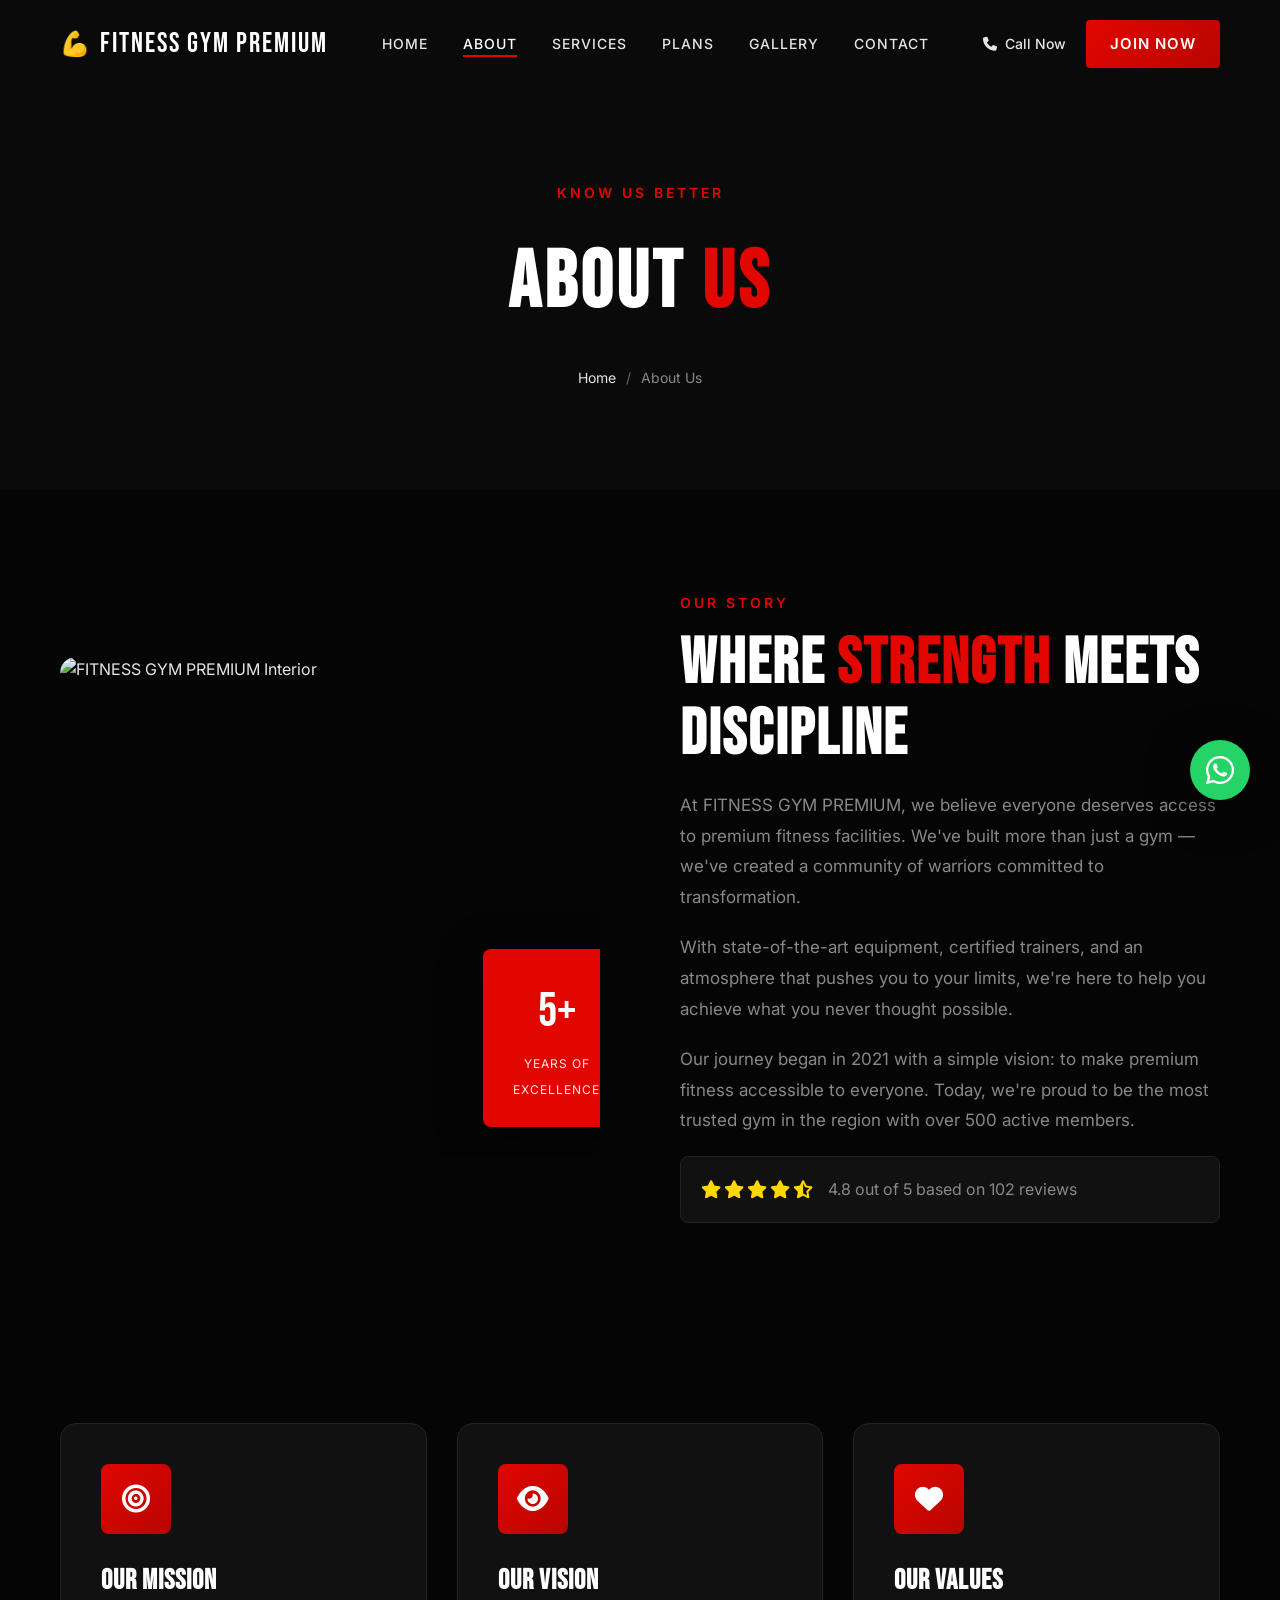
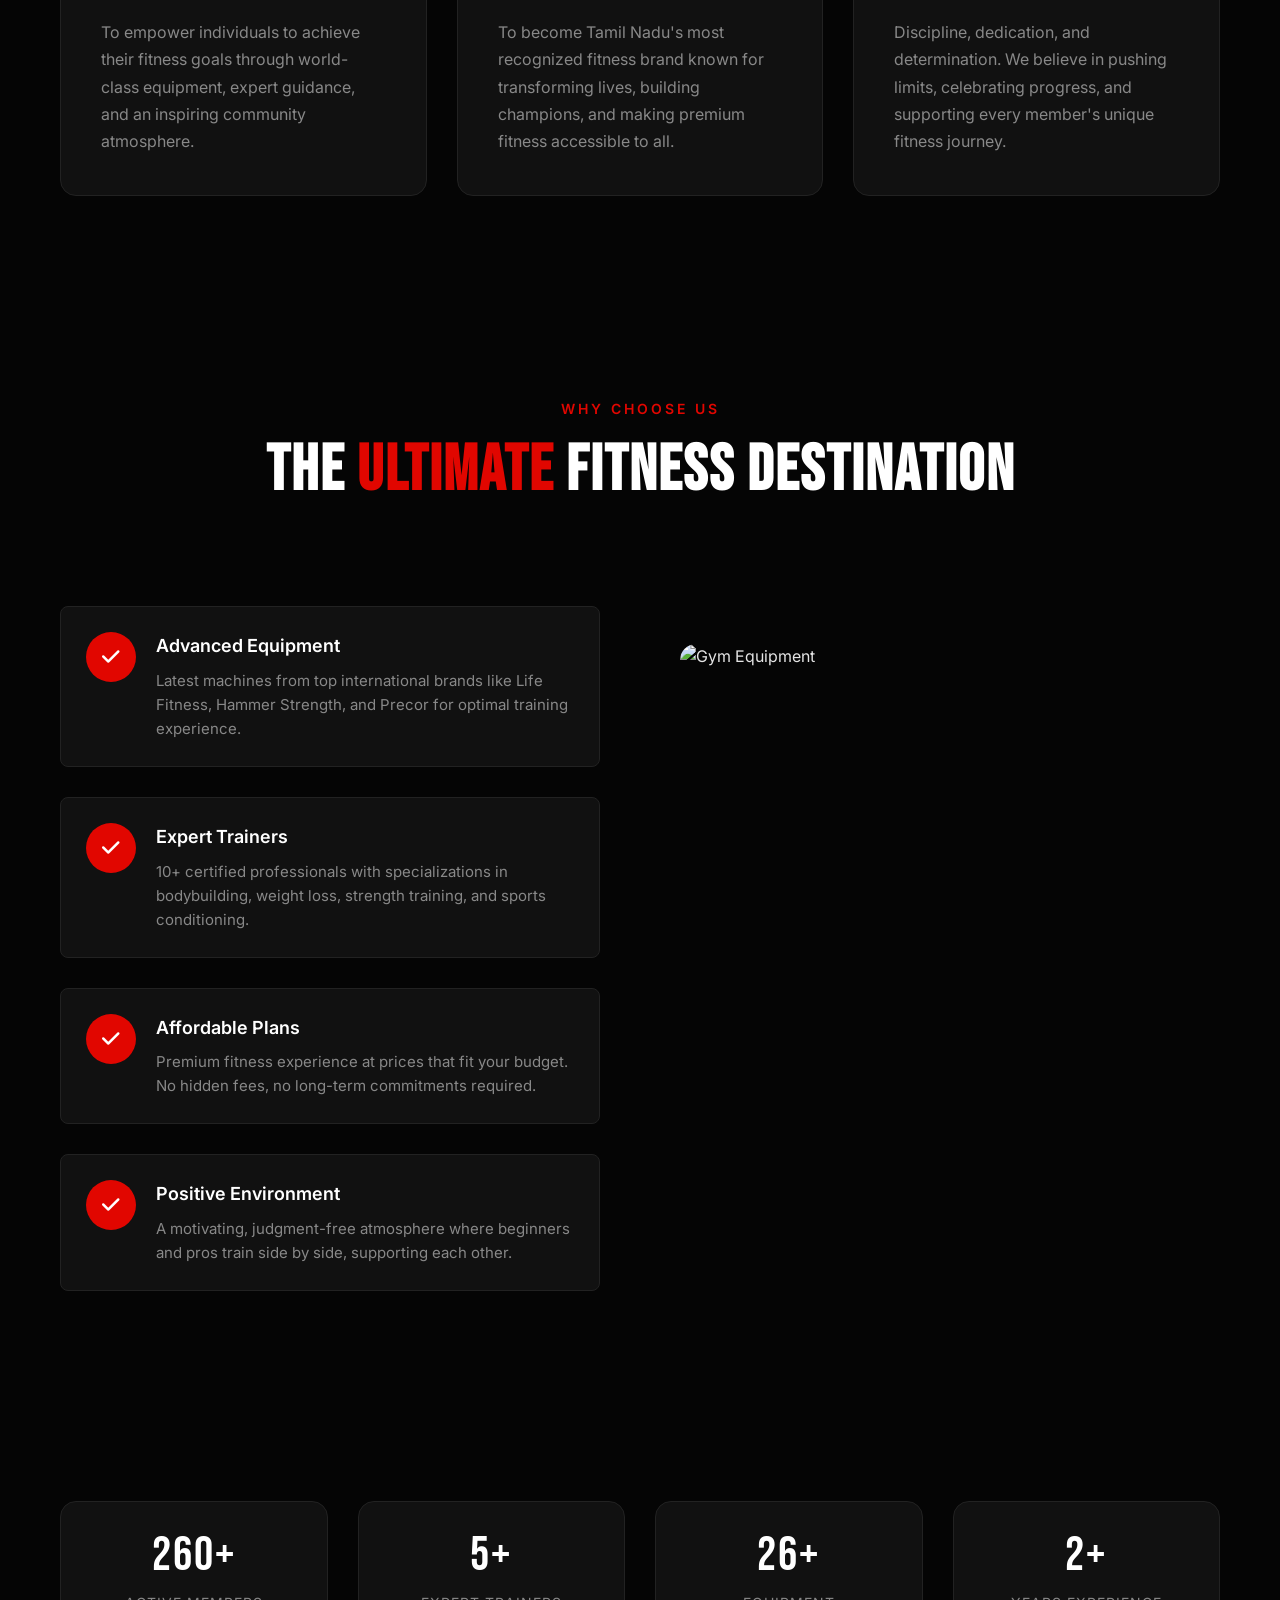
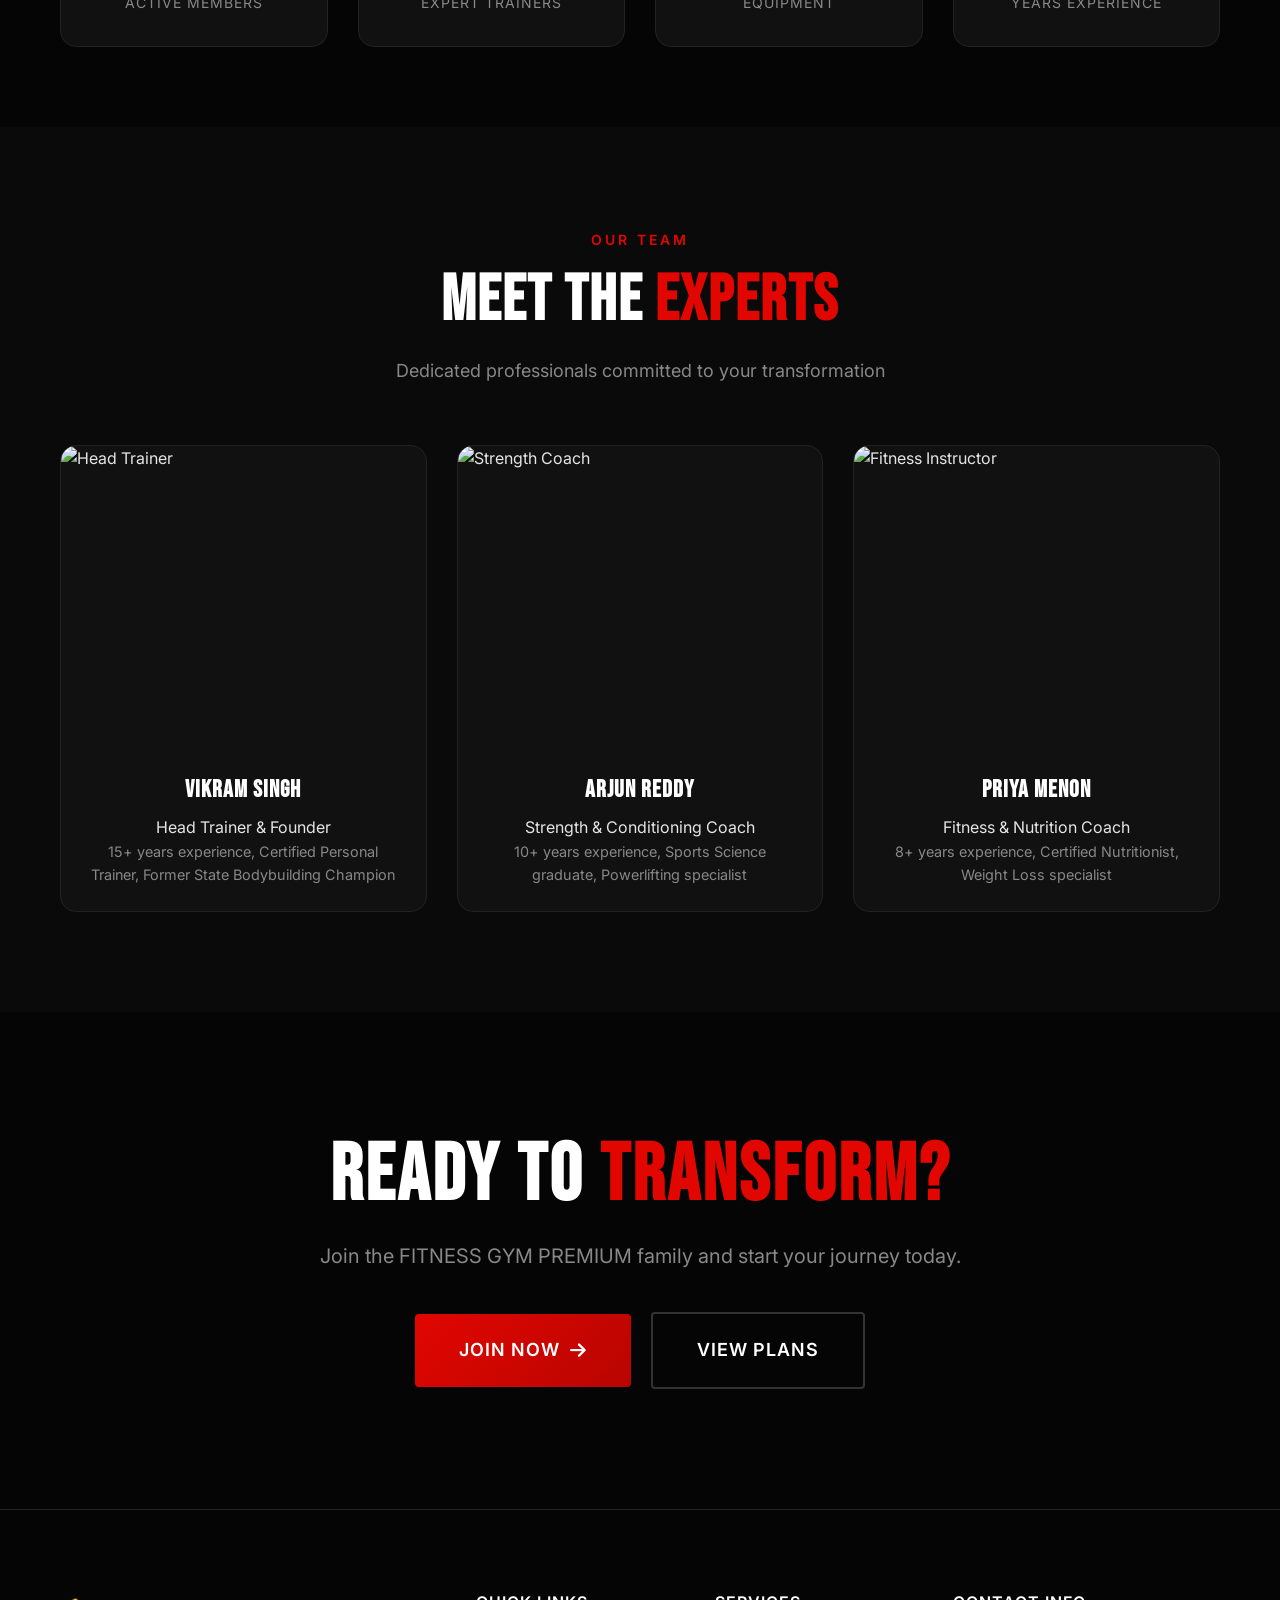
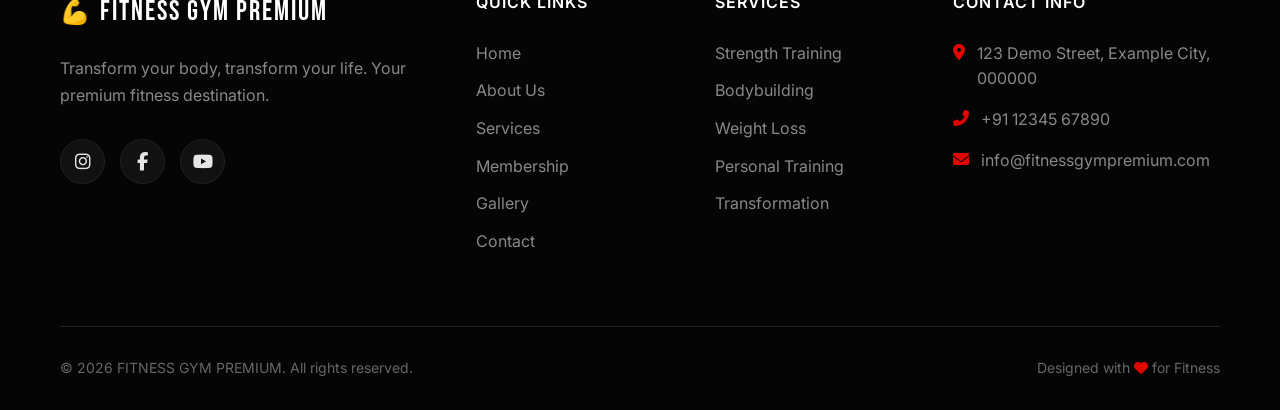
==== commit 53478ff4: "removed brand name" ====
--- a/about.html
+++ b/about.html
@@ -3,9 +3,9 @@
 <head>
     <meta charset="UTF-8">
     <meta name="viewport" content="width=device-width, initial-scale=1.0">
-    <meta name="description" content="Learn about Light Weight Fitness Gym - New Vellanur's premier fitness center with 5+ years of excellence, expert trainers, and a supportive community.">
-    <meta name="keywords" content="About Light Weight Fitness, Gym history, Fitness trainers Vellanur, Gym community">
-    <title>About Us | Light Weight Fitness Gym - New Vellanur</title>
+    <meta name="description" content="Learn about FITNESS GYM PREMIUM - Your premier fitness center with 5+ years of excellence, expert trainers, and a supportive community.">
+    <meta name="keywords" content="About FITNESS GYM PREMIUM, Gym history, Fitness trainers, Gym community">
+    <title>About Us | FITNESS GYM PREMIUM</title>
     
     <!-- Google Fonts -->
     <link rel="preconnect" href="https://fonts.googleapis.com">
@@ -23,7 +23,7 @@
         <div class="nav-container">
             <a href="index.html" class="logo">
                 <span class="logo-icon">💪</span>
-                <span class="logo-text">LIGHT WEIGHT</span>
+                <span class="logo-text">FITNESS GYM PREMIUM</span>
             </a>
             <ul class="nav-menu" id="nav-menu">
                 <li><a href="index.html" class="nav-link">Home</a></li>
@@ -34,7 +34,7 @@
                 <li><a href="contact.html" class="nav-link">Contact</a></li>
             </ul>
             <div class="nav-actions">
-                <a href="tel:+919876543210" class="nav-phone">
+                <a href="tel:+911234567890" class="nav-phone">
                     <i class="fas fa-phone"></i>
                     <span>Call Now</span>
                 </a>
@@ -72,7 +72,7 @@
             <div class="about-grid">
                 <div class="about-image">
                     <div class="image-wrapper">
-                        <img src="https://images.unsplash.com/photo-1534438327276-14e5300c3a48?w=600" alt="Light Weight Fitness Gym Interior" loading="lazy">
+                        <img src="https://images.unsplash.com/photo-1534438327276-14e5300c3a48?w=600" alt="FITNESS GYM PREMIUM Interior" loading="lazy">
                         <div class="experience-badge">
                             <span class="years">5+</span>
                             <span class="text">Years of<br>Excellence</span>
@@ -83,13 +83,13 @@
                     <span class="section-tag">Our Story</span>
                     <h2 class="section-title">WHERE <span class="text-accent">STRENGTH</span> MEETS DISCIPLINE</h2>
                     <p class="about-text">
-                        At Light Weight Fitness Gym, we believe everyone deserves access to premium fitness facilities. Located in the heart of New Vellanur, we've built more than just a gym — we've created a community of warriors committed to transformation.
+                        At FITNESS GYM PREMIUM, we believe everyone deserves access to premium fitness facilities. We've built more than just a gym — we've created a community of warriors committed to transformation.
                     </p>
                     <p class="about-text">
                         With state-of-the-art equipment, certified trainers, and an atmosphere that pushes you to your limits, we're here to help you achieve what you never thought possible.
                     </p>
                     <p class="about-text">
-                        Our journey began in 2021 with a simple vision: to make premium fitness accessible to everyone in New Vellanur and surrounding areas. Today, we're proud to be the most trusted gym in the region with over 500 active members.
+                        Our journey began in 2021 with a simple vision: to make premium fitness accessible to everyone. Today, we're proud to be the most trusted gym in the region with over 500 active members.
                     </p>
                     <div class="rating-card">
                         <div class="stars">
@@ -115,7 +115,7 @@
                         <i class="fas fa-bullseye"></i>
                     </div>
                     <h3>Our Mission</h3>
-                    <p>To empower individuals in New Vellanur and beyond to achieve their fitness goals through world-class equipment, expert guidance, and an inspiring community atmosphere.</p>
+                    <p>To empower individuals to achieve their fitness goals through world-class equipment, expert guidance, and an inspiring community atmosphere.</p>
                 </div>
                 <div class="mv-card">
                     <div class="mv-icon">
@@ -262,7 +262,7 @@
         <div class="container">
             <div class="cta-content">
                 <h2 class="cta-title">READY TO <span class="text-accent">TRANSFORM?</span></h2>
-                <p class="cta-subtitle">Join the Light Weight Fitness family and start your journey today.</p>
+                <p class="cta-subtitle">Join the FITNESS GYM PREMIUM family and start your journey today.</p>
                 <div class="cta-buttons">
                     <a href="contact.html#join" class="btn btn-primary btn-xl btn-glow">
                         <span>Join Now</span>
@@ -283,9 +283,9 @@
                 <div class="footer-brand">
                     <a href="index.html" class="logo">
                         <span class="logo-icon">💪</span>
-                        <span class="logo-text">LIGHT WEIGHT</span>
+                        <span class="logo-text">FITNESS GYM PREMIUM</span>
                     </a>
-                    <p>Transform your body, transform your life. New Vellanur's premium fitness destination.</p>
+                    <p>Transform your body, transform your life. Your premium fitness destination.</p>
                     <div class="social-links">
                         <a href="#" class="social-link"><i class="fab fa-instagram"></i></a>
                         <a href="#" class="social-link"><i class="fab fa-facebook-f"></i></a>
@@ -318,28 +318,28 @@
                     <ul>
                         <li>
                             <i class="fas fa-map-marker-alt"></i>
-                            <span>Main Road, New Vellanur, Tamil Nadu</span>
+                            <span>123 Demo Street, Example City, 000000</span>
                         </li>
                         <li>
                             <i class="fas fa-phone-alt"></i>
-                            <a href="tel:+919876543210">+91 98765 43210</a>
+                            <a href="tel:+911234567890">+91 12345 67890</a>
                         </li>
                         <li>
                             <i class="fas fa-envelope"></i>
-                            <a href="mailto:info@lightweightfitness.com">info@lightweightfitness.com</a>
+                            <a href="mailto:info@fitnessgympremium.com">info@fitnessgympremium.com</a>
                         </li>
                     </ul>
                 </div>
             </div>
             <div class="footer-bottom">
-                <p>&copy; 2026 Light Weight Fitness Gym. All rights reserved.</p>
-                <p>Designed with <i class="fas fa-heart text-accent"></i> in New Vellanur</p>
+                <p>&copy; 2026 FITNESS GYM PREMIUM. All rights reserved.</p>
+                <p>Designed with <i class="fas fa-heart text-accent"></i> for Fitness</p>
             </div>
         </div>
     </footer>
 
     <!-- WhatsApp Floating Button -->
-    <a href="https://wa.me/919876543210?text=Hi!%20I'm%20interested%20in%20joining%20Light%20Weight%20Fitness%20Gym" 
+    <a href="https://wa.me/911234567890?text=Hi!%20I'm%20interested%20in%20joining%20FITNESS%20GYM%20PREMIUM" 
        class="whatsapp-float" 
        target="_blank" 
        rel="noopener noreferrer">
@@ -348,7 +348,7 @@
     </a>
 
     <!-- Mobile Call Button -->
-    <a href="tel:+919876543210" class="mobile-call-btn">
+    <a href="tel:+911234567890" class="mobile-call-btn">
         <i class="fas fa-phone-alt"></i>
     </a>
 
--- a/css/styles.css
+++ b/css/styles.css
@@ -1,5 +1,5 @@
 /* ========================================
-   LIGHT WEIGHT FITNESS GYM - PREMIUM STYLES
+   FITNESS GYM PREMIUM - PREMIUM STYLES
    ======================================== */
 
 /* CSS Variables */
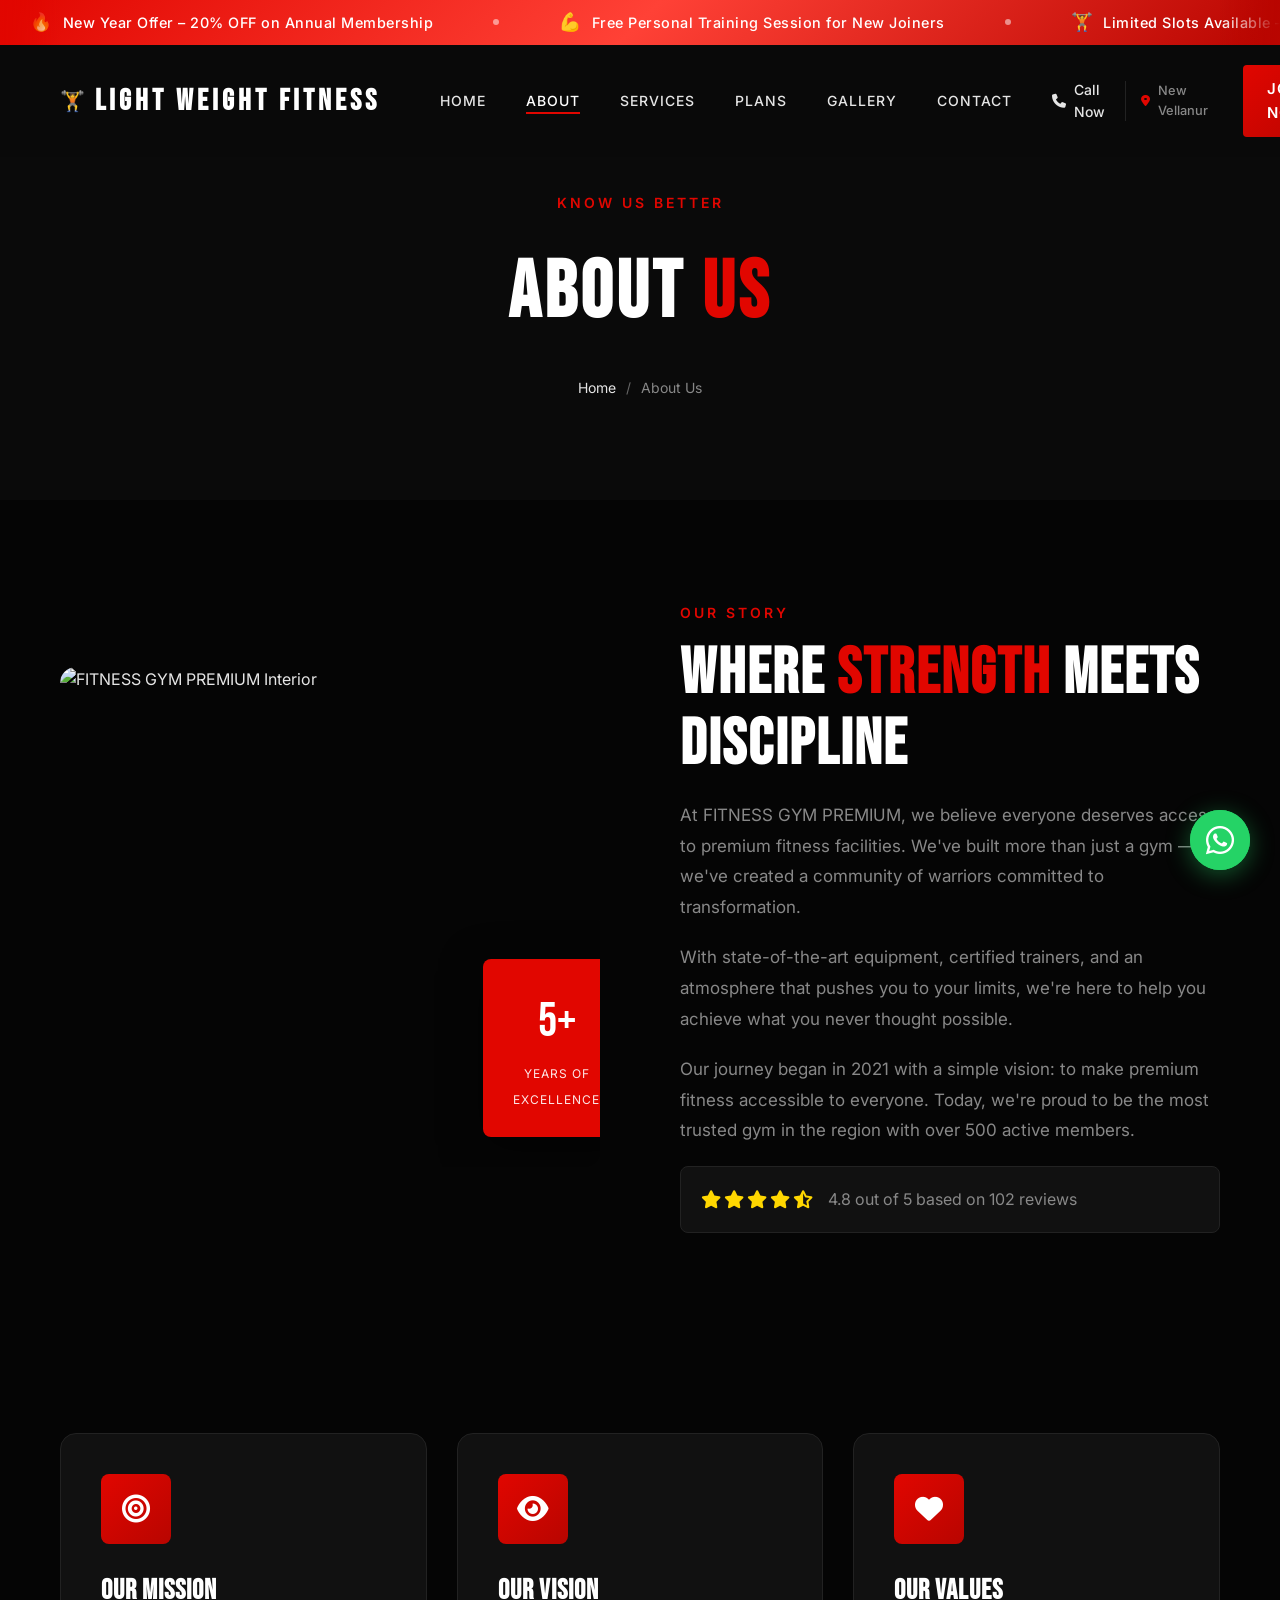
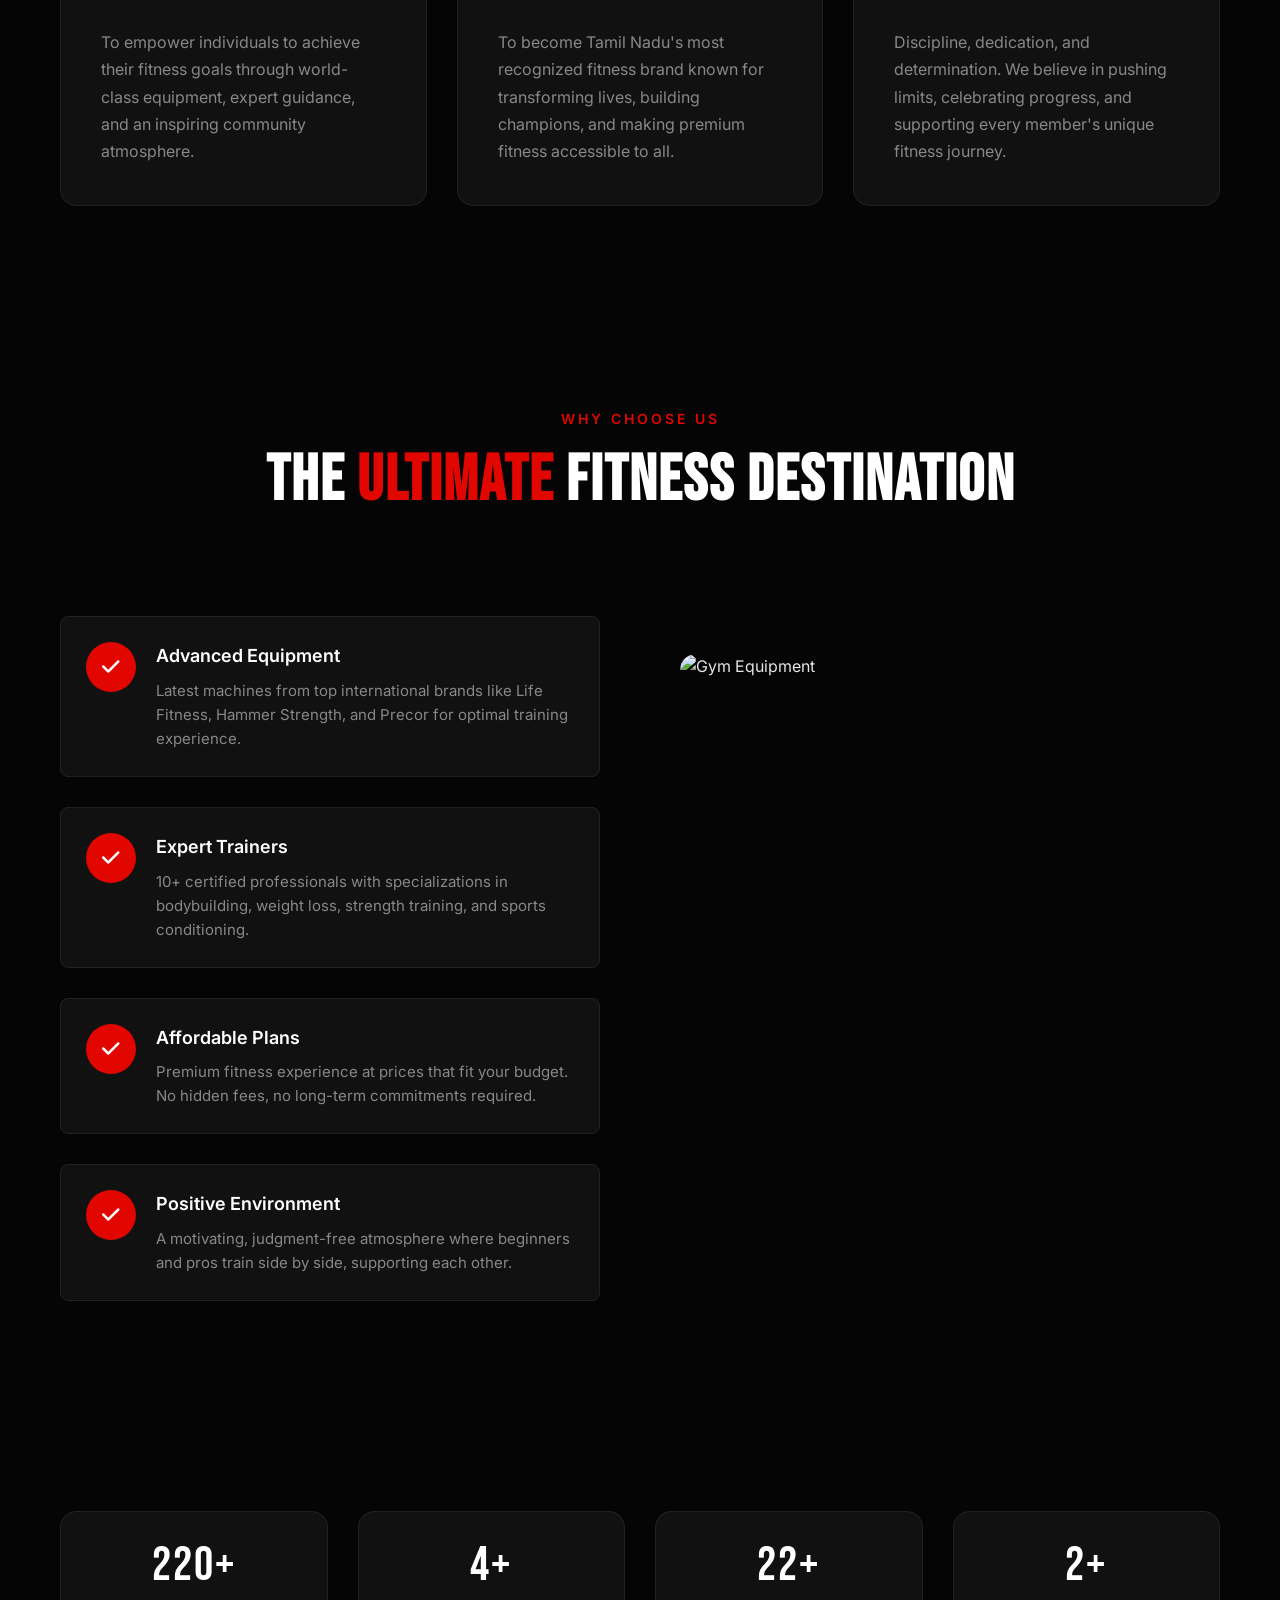
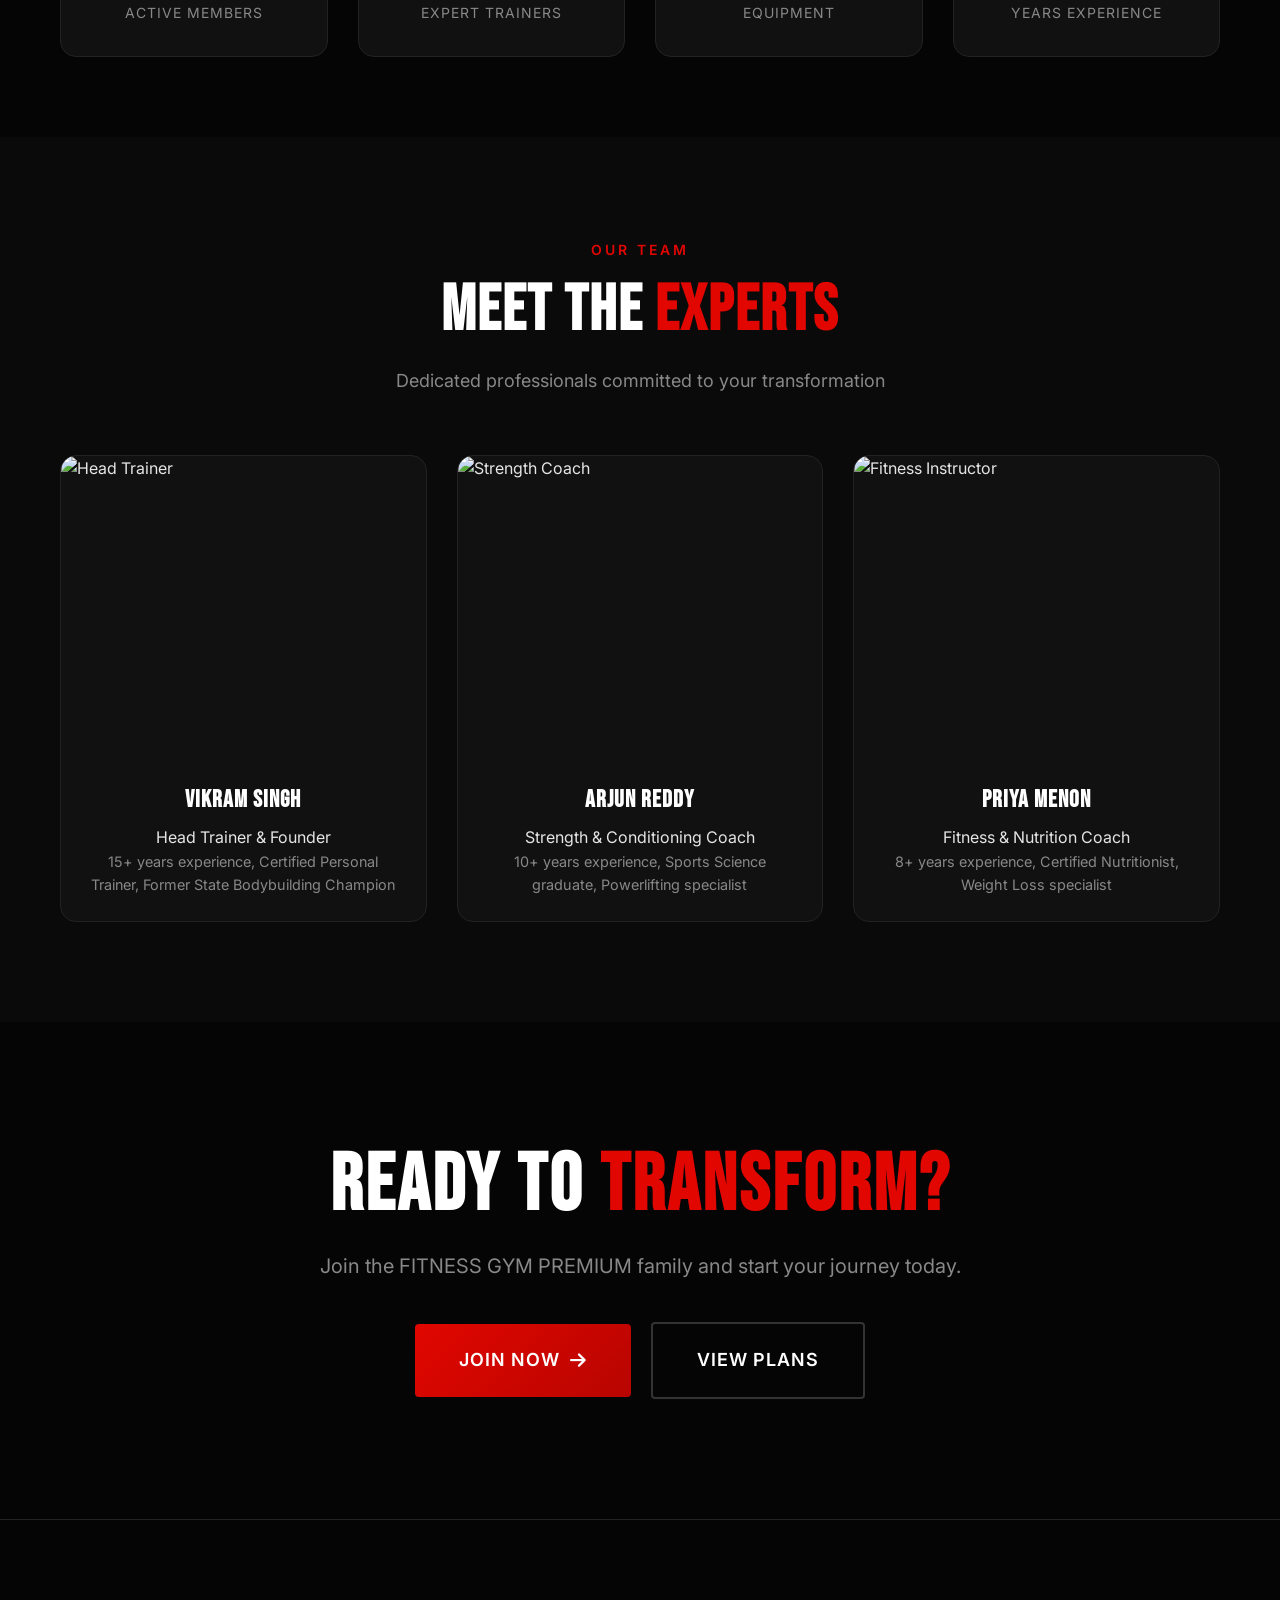
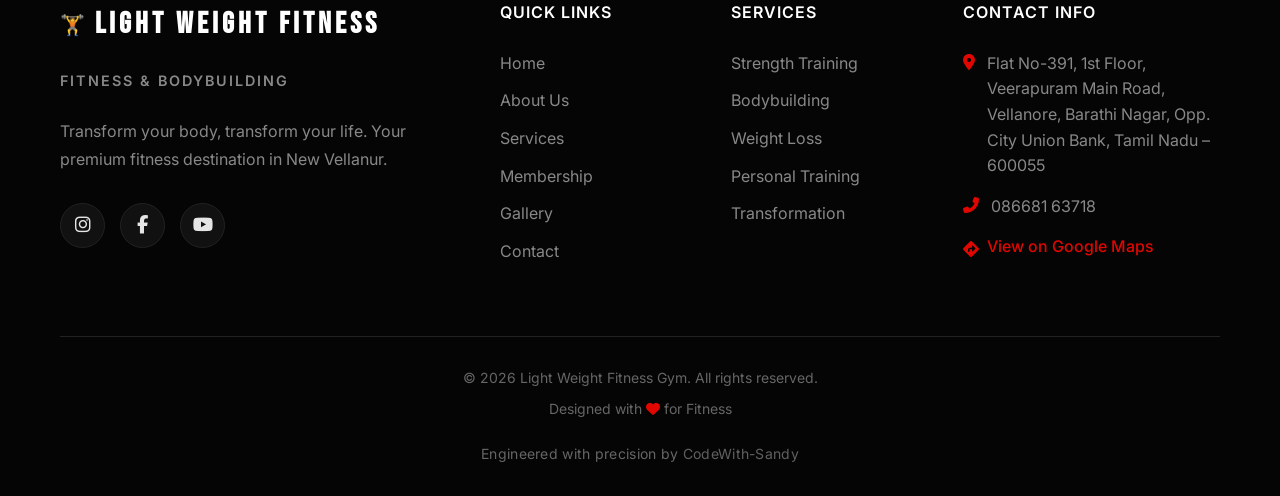
==== commit 1710518f: "final model before submitting" ====
--- a/about.html
+++ b/about.html
@@ -3,9 +3,9 @@
 <head>
     <meta charset="UTF-8">
     <meta name="viewport" content="width=device-width, initial-scale=1.0">
-    <meta name="description" content="Learn about FITNESS GYM PREMIUM - Your premier fitness center with 5+ years of excellence, expert trainers, and a supportive community.">
-    <meta name="keywords" content="About FITNESS GYM PREMIUM, Gym history, Fitness trainers, Gym community">
-    <title>About Us | FITNESS GYM PREMIUM</title>
+    <meta name="description" content="Learn about Light Weight Fitness Gym - Your premier fitness center in New Vellanur with 5+ years of excellence, expert trainers, and a supportive community.">
+    <meta name="keywords" content="About Light Weight Fitness Gym, Gym history, Fitness trainers, Gym community, New Vellanur">
+    <title>About Us | Light Weight Fitness Gym</title>
     
     <!-- Google Fonts -->
     <link rel="preconnect" href="https://fonts.googleapis.com">
@@ -17,13 +17,39 @@
     
     <link rel="stylesheet" href="css/styles.css">
 </head>
-<body>
+<body class="has-announcement">
+    <!-- Announcement Banner -->
+    <div class="announcement-bar" id="announcement-bar">
+        <div class="announcement-track">
+            <div class="announcement-content">
+                <div class="announcement-item"><span>🔥</span><p>New Year Offer – 20% OFF on Annual Membership</p></div>
+                <div class="announcement-divider"></div>
+                <div class="announcement-item"><span>💪</span><p>Free Personal Training Session for New Joiners</p></div>
+                <div class="announcement-divider"></div>
+                <div class="announcement-item"><span>🏋️</span><p>Limited Slots Available – Join Now!</p></div>
+                <div class="announcement-divider"></div>
+                <div class="announcement-item"><span>⚡</span><p>No Joining Fee This Month – Save ₹2000</p></div>
+                <div class="announcement-divider"></div>
+            </div>
+            <div class="announcement-content">
+                <div class="announcement-item"><span>🔥</span><p>New Year Offer – 20% OFF on Annual Membership</p></div>
+                <div class="announcement-divider"></div>
+                <div class="announcement-item"><span>💪</span><p>Free Personal Training Session for New Joiners</p></div>
+                <div class="announcement-divider"></div>
+                <div class="announcement-item"><span>🏋️</span><p>Limited Slots Available – Join Now!</p></div>
+                <div class="announcement-divider"></div>
+                <div class="announcement-item"><span>⚡</span><p>No Joining Fee This Month – Save ₹2000</p></div>
+                <div class="announcement-divider"></div>
+            </div>
+        </div>
+    </div>
+
     <!-- Navigation -->
     <nav class="navbar scrolled" id="navbar">
         <div class="nav-container">
             <a href="index.html" class="logo">
-                <span class="logo-icon">💪</span>
-                <span class="logo-text">FITNESS GYM PREMIUM</span>
+                <span class="logo-icon">🏋️</span>
+                <span class="logo-text">LIGHT WEIGHT FITNESS</span>
             </a>
             <ul class="nav-menu" id="nav-menu">
                 <li><a href="index.html" class="nav-link">Home</a></li>
@@ -34,10 +60,11 @@
                 <li><a href="contact.html" class="nav-link">Contact</a></li>
             </ul>
             <div class="nav-actions">
-                <a href="tel:+911234567890" class="nav-phone">
+                <a href="tel:+918668163718" class="nav-phone">
                     <i class="fas fa-phone"></i>
                     <span>Call Now</span>
                 </a>
+                <div class="nav-location"><i class="fas fa-map-marker-alt"></i><span>New Vellanur</span></div>
                 <a href="contact.html#join" class="btn btn-primary nav-cta">Join Now</a>
             </div>
             <button class="hamburger" id="hamburger">
@@ -282,10 +309,11 @@
             <div class="footer-grid">
                 <div class="footer-brand">
                     <a href="index.html" class="logo">
-                        <span class="logo-icon">💪</span>
-                        <span class="logo-text">FITNESS GYM PREMIUM</span>
+                        <span class="logo-icon">🏋️</span>
+                        <span class="logo-text">LIGHT WEIGHT FITNESS</span>
                     </a>
-                    <p>Transform your body, transform your life. Your premium fitness destination.</p>
+                    <p class="footer-tagline">Fitness & Bodybuilding</p>
+                    <p>Transform your body, transform your life. Your premium fitness destination in New Vellanur.</p>
                     <div class="social-links">
                         <a href="#" class="social-link"><i class="fab fa-instagram"></i></a>
                         <a href="#" class="social-link"><i class="fab fa-facebook-f"></i></a>
@@ -318,28 +346,28 @@
                     <ul>
                         <li>
                             <i class="fas fa-map-marker-alt"></i>
-                            <span>123 Demo Street, Example City, 000000</span>
+                            <span>Flat No-391, 1st Floor, Veerapuram Main Road, Vellanore, Barathi Nagar, Opp. City Union Bank, Tamil Nadu – 600055</span>
                         </li>
                         <li>
                             <i class="fas fa-phone-alt"></i>
-                            <a href="tel:+911234567890">+91 12345 67890</a>
+                            <a href="tel:+918668163718">086681 63718</a>
                         </li>
                         <li>
-                            <i class="fas fa-envelope"></i>
-                            <a href="mailto:info@fitnessgympremium.com">info@fitnessgympremium.com</a>
+                            <a href="https://maps.google.com/?q=Light+Weight+Fitness+Gym+New+Vellanur" target="_blank" class="maps-link"><i class="fas fa-directions"></i><span>View on Google Maps</span></a>
                         </li>
                     </ul>
                 </div>
             </div>
             <div class="footer-bottom">
-                <p>&copy; 2026 FITNESS GYM PREMIUM. All rights reserved.</p>
+                <p>&copy; 2026 Light Weight Fitness Gym. All rights reserved.</p>
                 <p>Designed with <i class="fas fa-heart text-accent"></i> for Fitness</p>
+                <p class="developer-credit">Engineered with precision by <a href="https://github.com/codewith-sandy" target="_blank" rel="noopener noreferrer">CodeWith-Sandy</a></p>
             </div>
         </div>
     </footer>
 
     <!-- WhatsApp Floating Button -->
-    <a href="https://wa.me/911234567890?text=Hi!%20I'm%20interested%20in%20joining%20FITNESS%20GYM%20PREMIUM" 
+    <a href="https://wa.me/918668163718?text=Hi!%20I'm%20interested%20in%20joining%20Light%20Weight%20Fitness%20Gym" 
        class="whatsapp-float" 
        target="_blank" 
        rel="noopener noreferrer">
@@ -348,7 +376,7 @@
     </a>
 
     <!-- Mobile Call Button -->
-    <a href="tel:+911234567890" class="mobile-call-btn">
+    <a href="tel:+918668163718" class="mobile-call-btn">
         <i class="fas fa-phone-alt"></i>
     </a>
 
--- a/css/styles.css
+++ b/css/styles.css
@@ -35,6 +35,7 @@
     /* Spacing */
     --section-padding: 100px 0;
     --container-width: 1200px;
+    --header-height: 120px; /* Dynamic - updated by JavaScript */
     
     /* Transitions */
     --transition-fast: 0.2s ease;
@@ -52,6 +53,11 @@
     --radius-md: 8px;
     --radius-lg: 16px;
     --radius-xl: 24px;
+}
+
+/* Announcement bar present - fallback before JS */
+body.has-announcement {
+    --header-height: 165px;
 }
 
 /* ========================================
@@ -301,11 +307,13 @@
     width: 100%;
     z-index: 1000;
     padding: 20px 0;
+    background: rgba(10, 10, 10, 0.95);
+    backdrop-filter: blur(20px);
     transition: all var(--transition-normal);
 }
 
 .navbar.scrolled {
-    background: rgba(10, 10, 10, 0.95);
+    background: rgba(10, 10, 10, 0.98);
     backdrop-filter: blur(20px);
     padding: 15px 0;
     box-shadow: var(--shadow-md);
@@ -324,17 +332,20 @@
     display: flex;
     align-items: center;
     gap: 10px;
+    flex-shrink: 0;
 }
 
 .logo-icon {
-    font-size: 1.5rem;
+    font-size: clamp(1.25rem, 1.5vw, 1.75rem);
 }
 
 .logo-text {
     font-family: var(--font-heading);
-    font-size: 1.75rem;
-    letter-spacing: 2px;
-    color: var(--text-white);
+    font-size: clamp(1.25rem, 2vw, 1.75rem);
+    font-weight: 700;
+    letter-spacing: clamp(1px, 0.15vw, 3px);
+    color: var(--text-white);
+    white-space: nowrap;
 }
 
 .nav-menu {
@@ -377,6 +388,7 @@
     display: flex;
     align-items: center;
     gap: 20px;
+    margin-left: 40px;
 }
 
 .nav-phone {
@@ -394,6 +406,23 @@
 
 .nav-cta {
     padding: 12px 24px;
+}
+
+/* Nav Location */
+.nav-location {
+    display: flex;
+    align-items: center;
+    gap: 8px;   
+    font-size: 0.8rem;
+    font-weight: 500;
+    color: var(--text-muted);
+    padding: 0 15px;
+    border-left: 1px solid var(--border-color);
+}
+
+.nav-location i {
+    color: var(--primary);
+    font-size: 0.75rem;
 }
 
 .hamburger {
@@ -422,6 +451,33 @@
     transform: rotate(-45deg) translate(7px, -6px);
 }
 
+/* Large desktop - elegant brand spacing */
+@media (min-width: 1024px) {
+    .logo {
+        margin-right: 50px;
+    }
+    
+    .logo-text {
+        font-size: 1.75rem;
+        letter-spacing: 3px;
+    }
+    
+    .nav-menu {
+        gap: 40px;
+    }
+}
+
+@media (min-width: 1280px) {
+    .logo {
+        margin-right: 60px;
+    }
+    
+    .logo-text {
+        font-size: 1.9rem;
+        letter-spacing: 4px;
+    }
+}
+
 /* ========================================
    HERO SECTION
    ======================================== */
@@ -433,6 +489,12 @@
     align-items: center;
     justify-content: center;
     overflow: hidden;
+    padding-top: var(--header-height); /* Dynamic - set by JavaScript */
+}
+
+/* Scroll margin for anchor link navigation - uses dynamic variable */
+section[id] {
+    scroll-margin-top: var(--header-height);
 }
 
 .hero-bg {
@@ -458,6 +520,7 @@
     z-index: 1;
     text-align: center;
     padding: 0 20px;
+    padding-bottom: 40px; /* Balance vertical centering */
     max-width: 900px;
 }
 
@@ -479,13 +542,47 @@
     color: #FFD700;
 }
 
+/* Hero Brand Section */
+.hero-brand {
+    margin-bottom: 30px;
+}
+
+.hero-gym-name {
+    font-family: var(--font-heading);
+    font-size: clamp(4rem, 12vw, 8rem);
+    line-height: 0.9;
+    letter-spacing: 8px;
+    color: var(--text-white);
+    text-shadow: 0 0 60px rgba(225, 6, 0, 0.4), 0 4px 20px rgba(0, 0, 0, 0.5);
+    margin: 0;
+}
+
+.hero-gym-name-sub {
+    font-family: var(--font-heading);
+    font-size: clamp(2.5rem, 8vw, 5rem);
+    line-height: 1;
+    letter-spacing: 12px;
+    color: var(--primary);
+    text-shadow: 0 0 40px rgba(225, 6, 0, 0.6);
+    margin: 0 0 15px 0;
+}
+
+.hero-tagline {
+    font-size: 1.25rem;
+    font-weight: 300;
+    letter-spacing: 6px;
+    text-transform: uppercase;
+    color: var(--text-muted);
+    margin: 0;
+}
+
 .hero-title {
     font-family: var(--font-heading);
-    font-size: clamp(3.5rem, 10vw, 7rem);
-    line-height: 1;
-    letter-spacing: 4px;
-    color: var(--text-white);
-    margin-bottom: 25px;
+    font-size: clamp(2rem, 5vw, 3.5rem);
+    line-height: 1.1;
+    letter-spacing: 3px;
+    color: var(--text-white);
+    margin-bottom: 20px;
 }
 
 .hero-subtitle {
@@ -1499,8 +1596,11 @@
 
 .footer-bottom {
     display: flex;
-    align-items: center;
-    justify-content: space-between;
+    flex-direction: column;
+    align-items: center;
+    justify-content: center;
+    text-align: center;
+    gap: 8px;
     padding-top: 30px;
     border-top: 1px solid var(--border-color);
 }
@@ -1510,9 +1610,54 @@
     font-size: 0.875rem;
 }
 
+/* Developer Credit */
+.developer-credit {
+    font-size: 0.75rem;
+    color: rgba(102, 102, 102, 0.6);
+    margin-top: 15px;
+    letter-spacing: 0.3px;
+}
+
+.developer-credit a {
+    color: rgba(136, 136, 136, 0.7);
+    text-decoration: none;
+    transition: all 0.3s ease;
+    position: relative;
+}
+
+.developer-credit a::after {
+    content: '';
+    position: absolute;
+    bottom: -2px;
+    left: 0;
+    width: 0;
+    height: 1px;
+    background: var(--primary);
+    transition: width 0.3s ease;
+}
+
+.developer-credit a:hover {
+    color: var(--text-muted);
+}
+
+.developer-credit a:hover::after {
+    width: 100%;
+}
+
 /* ========================================
    FLOATING BUTTONS
    ======================================== */
+
+/* Floating buttons container for mobile */
+.floating-buttons {
+    position: fixed;
+    bottom: 25px;
+    right: 20px;
+    display: flex;
+    flex-direction: column-reverse;
+    gap: 16px;
+    z-index: 999;
+}
 
 .whatsapp-float {
     position: fixed;
@@ -1525,19 +1670,23 @@
     display: flex;
     align-items: center;
     justify-content: center;
-    box-shadow: var(--shadow-lg);
+    box-shadow: 0 4px 20px rgba(37, 211, 102, 0.4);
     z-index: 999;
-    transition: all var(--transition-normal);
+    transition: all 0.3s cubic-bezier(0.4, 0, 0.2, 1);
 }
 
 .whatsapp-float:hover {
     transform: scale(1.1);
-    box-shadow: 0 0 30px rgba(37, 211, 102, 0.5);
+    box-shadow: 0 6px 30px rgba(37, 211, 102, 0.6);
+}
+
+.whatsapp-float:active {
+    transform: scale(0.95);
 }
 
 .whatsapp-float i {
     color: white;
-    font-size: 2rem;
+    font-size: 1.75rem;
 }
 
 .whatsapp-tooltip {
@@ -1566,23 +1715,32 @@
     right: 30px;
     width: 60px;
     height: 60px;
-    background: var(--primary);
+    background: var(--gradient-primary);
     border-radius: 50%;
     align-items: center;
     justify-content: center;
-    box-shadow: var(--shadow-lg);
+    box-shadow: 0 4px 20px rgba(225, 6, 0, 0.4);
     z-index: 999;
-    animation: pulse 2s ease-in-out infinite;
+    transition: all 0.3s cubic-bezier(0.4, 0, 0.2, 1);
+}
+
+.mobile-call-btn:hover {
+    transform: scale(1.1);
+    box-shadow: 0 6px 30px rgba(225, 6, 0, 0.6);
+}
+
+.mobile-call-btn:active {
+    transform: scale(0.95);
 }
 
 @keyframes pulse {
-    0%, 100% { box-shadow: 0 0 0 0 rgba(225, 6, 0, 0.5); }
-    50% { box-shadow: 0 0 0 15px rgba(225, 6, 0, 0); }
+    0%, 100% { box-shadow: 0 4px 20px rgba(225, 6, 0, 0.4); }
+    50% { box-shadow: 0 4px 30px rgba(225, 6, 0, 0.6), 0 0 0 10px rgba(225, 6, 0, 0); }
 }
 
 .mobile-call-btn i {
     color: white;
-    font-size: 1.5rem;
+    font-size: 1.4rem;
 }
 
 .back-to-top {
@@ -1683,13 +1841,13 @@
 
 @media (max-width: 992px) {
     .nav-menu,
-    .nav-actions .nav-phone,
-    .nav-cta {
+    .nav-actions {
         display: none;
     }
     
     .hamburger {
         display: flex;
+        flex-shrink: 0;
     }
     
     .nav-menu {
@@ -1742,7 +1900,52 @@
 @media (max-width: 768px) {
     :root {
         --section-padding: 70px 0;
-    }
+        --header-height: 70px; /* Compact mobile navbar */
+    }
+    
+    body.has-announcement {
+        --header-height: 110px; /* Compact mobile with announcement */
+    }
+    
+    /* Compact navbar for mobile */
+    .navbar {
+        padding: 12px 0;
+    }
+    
+    .navbar.scrolled {
+        padding: 10px 0;
+    }
+    
+    .nav-container {
+        padding: 0 16px;
+    }
+    
+    /* Logo wrapper - takes available space */
+    .logo {
+        flex: 1;
+        gap: 8px;
+        min-width: 0; /* Allow flex shrinking of container only */
+    }
+    
+    .logo-icon {
+        font-size: 1.2rem;
+        flex-shrink: 0;
+    }
+    
+    /* Brand name - never shrink, scale with clamp */
+    .logo-text {
+        font-size: clamp(14px, 4vw, 18px);
+        letter-spacing: 0.5px;
+        flex-shrink: 0;
+    }
+    
+    /* Hamburger spacing */
+    .hamburger {
+        margin-left: 12px;
+        flex-shrink: 0;
+    }
+    
+    /* Hero and scroll margins use var(--header-height) automatically */
     
     .hero-title {
         font-size: 3rem;
@@ -1794,27 +1997,58 @@
         text-align: center;
     }
     
+    /* Mobile floating buttons - proper vertical stacking */
     .whatsapp-float {
-        bottom: 90px;
+        bottom: 25px;
         right: 20px;
-        width: 55px;
-        height: 55px;
+        width: 54px;
+        height: 54px;
     }
     
     .mobile-call-btn {
         display: flex;
+        bottom: 95px; /* 25px + 54px + 16px gap */
         right: 20px;
-        width: 55px;
-        height: 55px;
+        width: 54px;
+        height: 54px;
     }
     
     .back-to-top {
         left: 20px;
-        bottom: 90px;
+        bottom: 25px;
     }
 }
 
 @media (max-width: 480px) {
+    :root {
+        --header-height: 65px; /* Small mobile - compact */
+    }
+    
+    body.has-announcement {
+        --header-height: 105px; /* Small mobile with announcement */
+    }
+    
+    /* Extra compact navbar for small phones */
+    .navbar {
+        padding: 10px 0;
+    }
+    
+    .nav-container {
+        padding: 0 12px;
+    }
+    
+    .logo-icon {
+        font-size: 1.1rem;
+    }
+    
+    /* Brand name - uses clamp for fluid scaling */
+    .logo-text {
+        font-size: clamp(12px, 3.5vw, 16px);
+        letter-spacing: 0;
+    }
+    
+    /* Hero and scroll margins use var(--header-height) automatically */
+    
     .hero-title {
         font-size: 2.5rem;
     }
@@ -1851,6 +2085,41 @@
     
     .overall-rating {
         flex-direction: column;
+    }
+}
+
+/* Extra small screens (320px - 375px) */
+@media (max-width: 375px) {
+    :root {
+        --header-height: 60px;
+    }
+    
+    body.has-announcement {
+        --header-height: 100px;
+    }
+    
+    .navbar {
+        padding: 8px 0;
+    }
+    
+    .nav-container {
+        padding: 0 10px;
+    }
+    
+    .logo-text {
+        font-size: clamp(11px, 3vw, 14px);
+    }
+    
+    .logo-icon {
+        font-size: 1rem;
+    }
+    
+    .logo {
+        gap: 6px;
+    }
+    
+    .hamburger {
+        padding: 8px;
     }
 }
 
@@ -2699,14 +2968,31 @@
 }
 
 .contact-map {
-    border-radius: var(--radius-lg);
+    position: relative;
+    border-radius: 20px;
     overflow: hidden;
     min-height: 400px;
-    border: 1px solid var(--border-color);
+    border: 2px solid rgba(225, 6, 0, 0.2);
+    background: var(--bg-card);
+    box-shadow: 
+        0 20px 60px rgba(0, 0, 0, 0.4),
+        0 0 40px rgba(225, 6, 0, 0.1);
+    transition: all 0.5s cubic-bezier(0.4, 0, 0.2, 1);
+}
+
+.contact-map:hover {
+    transform: scale(1.02);
+    border-color: rgba(225, 6, 0, 0.5);
+    box-shadow: 
+        0 30px 80px rgba(0, 0, 0, 0.5),
+        0 0 60px rgba(225, 6, 0, 0.2);
 }
 
 .contact-map iframe {
-    filter: grayscale(100%) invert(92%) contrast(83%);
+    width: 100%;
+    height: 100%;
+    min-height: 400px;
+    border: none;
 }
 
 /* Join Form Section */
@@ -2836,6 +3122,154 @@
     width: 100%;
 }
 
+/* Form Actions - Email & WhatsApp Buttons */
+.form-actions {
+    display: flex;
+    gap: 15px;
+    margin-top: 25px;
+}
+
+.form-actions .btn {
+    flex: 1;
+    position: relative;
+    overflow: hidden;
+}
+
+/* Email Button */
+.btn-email {
+    background: linear-gradient(135deg, #0078d4 0%, #106ebe 100%);
+    color: var(--text-white);
+    border: none;
+    box-shadow: 0 4px 15px rgba(0, 120, 212, 0.3);
+}
+
+.btn-email:hover {
+    transform: translateY(-3px);
+    box-shadow: 0 8px 25px rgba(0, 120, 212, 0.4);
+}
+
+.btn-email:active {
+    transform: translateY(-1px);
+    box-shadow: 0 4px 15px rgba(0, 120, 212, 0.3);
+}
+
+.btn-email i {
+    font-size: 1.1em;
+}
+
+/* WhatsApp Button */
+.btn-whatsapp {
+    background: linear-gradient(135deg, #25d366 0%, #128c7e 100%);
+    color: var(--text-white);
+    border: none;
+    box-shadow: 0 4px 15px rgba(37, 211, 102, 0.3);
+}
+
+.btn-whatsapp:hover {
+    transform: translateY(-3px);
+    box-shadow: 0 8px 25px rgba(37, 211, 102, 0.4);
+}
+
+.btn-whatsapp:active {
+    transform: translateY(-1px);
+    box-shadow: 0 4px 15px rgba(37, 211, 102, 0.3);
+}
+
+.btn-whatsapp i {
+    font-size: 1.2em;
+}
+
+/* Field Error Styles */
+.field-error {
+    display: block;
+    font-size: 0.8rem;
+    color: #ff4757;
+    margin-top: 6px;
+    opacity: 0;
+    transform: translateY(-5px);
+    transition: all 0.2s ease;
+    height: 0;
+    overflow: hidden;
+}
+
+.field-error.show {
+    opacity: 1;
+    transform: translateY(0);
+    height: auto;
+    padding-top: 2px;
+}
+
+.form-group input.error,
+.form-group select.error,
+.form-group textarea.error {
+    border-color: #ff4757;
+    box-shadow: 0 0 0 2px rgba(255, 71, 87, 0.15);
+}
+
+/* Field Hint Text */
+.field-hint {
+    display: block;
+    font-size: 0.75rem;
+    color: var(--text-dark);
+    margin-top: 6px;
+    font-style: italic;
+    opacity: 0.7;
+}
+
+/* Textarea Transition */
+.form-group textarea {
+    transition: opacity 0.15s ease, border-color var(--transition-fast);
+}
+
+/* Form Status Message */
+.form-status {
+    text-align: center;
+    font-size: 0.9rem;
+    padding: 12px 20px;
+    border-radius: var(--radius-md);
+    margin-top: 15px;
+    opacity: 0;
+    transform: translateY(-10px);
+    transition: all 0.3s ease;
+    display: none;
+}
+
+.form-status.show {
+    opacity: 1;
+    transform: translateY(0);
+    display: block;
+}
+
+.form-status.success {
+    background: rgba(37, 211, 102, 0.1);
+    color: #25d366;
+    border: 1px solid rgba(37, 211, 102, 0.3);
+}
+
+.form-status.info {
+    background: rgba(0, 120, 212, 0.1);
+    color: #4da3ff;
+    border: 1px solid rgba(0, 120, 212, 0.3);
+}
+
+.form-status.error {
+    background: rgba(255, 71, 87, 0.1);
+    color: #ff4757;
+    border: 1px solid rgba(255, 71, 87, 0.3);
+}
+
+/* Mobile Responsive - Form Actions */
+@media (max-width: 576px) {
+    .form-actions {
+        flex-direction: column;
+        gap: 12px;
+    }
+    
+    .form-actions .btn {
+        padding: 16px 24px;
+    }
+}
+
 /* Free Trial Section */
 .free-trial {
     background: var(--bg-dark);
@@ -3096,3 +3530,800 @@
     background: var(--primary);
     color: var(--text-white);
 }
+
+/* ========================================
+   LOCATION SECTION
+   ======================================== */
+
+.location {
+    background: var(--bg-darker);
+    position: relative;
+    overflow: hidden;
+}
+
+.location::before {
+    content: '';
+    position: absolute;
+    top: 0;
+    left: 0;
+    right: 0;
+    bottom: 0;
+    background: radial-gradient(ellipse at 70% 50%, rgba(225, 6, 0, 0.05) 0%, transparent 60%);
+    pointer-events: none;
+}
+
+.location-grid {
+    display: grid;
+    grid-template-columns: 1fr 1.2fr;
+    gap: 50px;
+    align-items: stretch;
+}
+
+.location-info {
+    display: flex;
+    flex-direction: column;
+    gap: 25px;
+}
+
+.location-card {
+    display: flex;
+    align-items: flex-start;
+    gap: 20px;
+    padding: 25px;
+    background: var(--bg-card);
+    border-radius: var(--radius-md);
+    border: 1px solid var(--border-color);
+    transition: all 0.4s cubic-bezier(0.4, 0, 0.2, 1);
+    opacity: 0;
+    transform: translateX(-30px);
+    animation: slideInLeft 0.6s ease forwards;
+}
+
+.location-card:nth-child(1) { animation-delay: 0.1s; }
+.location-card:nth-child(2) { animation-delay: 0.2s; }
+.location-card:nth-child(3) { animation-delay: 0.3s; }
+
+.location-card:hover {
+    border-color: rgba(225, 6, 0, 0.4);
+    transform: translateX(10px);
+    background: linear-gradient(135deg, var(--bg-card) 0%, rgba(225, 6, 0, 0.05) 100%);
+    box-shadow: 0 10px 40px rgba(0, 0, 0, 0.3), 0 0 20px rgba(225, 6, 0, 0.1);
+}
+
+@keyframes slideInLeft {
+    to {
+        opacity: 1;
+        transform: translateX(0);
+    }
+}
+
+.location-icon {
+    width: 50px;
+    height: 50px;
+    background: var(--gradient-primary);
+    border-radius: 50%;
+    display: flex;
+    align-items: center;
+    justify-content: center;
+    flex-shrink: 0;
+}
+
+.location-icon i {
+    font-size: 1.25rem;
+    color: var(--text-white);
+}
+
+.location-details h4 {
+    font-family: var(--font-heading);
+    font-size: 1.25rem;
+    letter-spacing: 1px;
+    color: var(--text-white);
+    margin-bottom: 8px;
+}
+
+.location-details p {
+    color: var(--text-muted);
+    line-height: 1.7;
+    margin: 0;
+}
+
+.location-details a {
+    color: var(--primary);
+    font-weight: 600;
+    font-size: 1.1rem;
+}
+
+.location-details a:hover {
+    text-decoration: underline;
+}
+
+.location-map {
+    position: relative;
+    border-radius: 20px;
+    overflow: hidden;
+    min-height: 400px;
+    border: 2px solid rgba(225, 6, 0, 0.2);
+    background: var(--bg-card);
+    box-shadow: 
+        0 20px 60px rgba(0, 0, 0, 0.4),
+        0 0 40px rgba(225, 6, 0, 0.1),
+        inset 0 0 60px rgba(0, 0, 0, 0.3);
+    transition: all 0.5s cubic-bezier(0.4, 0, 0.2, 1);
+    animation: mapFadeIn 1s ease-out;
+}
+
+.location-map::before {
+    content: '';
+    position: absolute;
+    top: -2px;
+    left: -2px;
+    right: -2px;
+    bottom: -2px;
+    background: linear-gradient(135deg, rgba(225, 6, 0, 0.3) 0%, transparent 50%, rgba(225, 6, 0, 0.2) 100%);
+    border-radius: 22px;
+    z-index: -1;
+    opacity: 0;
+    transition: opacity 0.5s ease;
+    animation: mapGlowPulse 4s ease-in-out infinite;
+}
+
+.location-map:hover {
+    transform: scale(1.02);
+    border-color: rgba(225, 6, 0, 0.5);
+    box-shadow: 
+        0 30px 80px rgba(0, 0, 0, 0.5),
+        0 0 60px rgba(225, 6, 0, 0.2),
+        inset 0 0 60px rgba(0, 0, 0, 0.2);
+}
+
+.location-map:hover::before {
+    opacity: 1;
+}
+
+.location-map iframe {
+    width: 100%;
+    height: 100%;
+    min-height: 400px;
+    border: none;
+    transition: all 0.5s ease;
+}
+
+/* Map marker tooltip overlay */
+.location-map::after {
+    content: '📍 Light Weight Fitness Gym';
+    position: absolute;
+    top: 20px;
+    left: 20px;
+    background: linear-gradient(135deg, var(--primary) 0%, #FF4136 100%);
+    color: var(--text-white);
+    padding: 12px 20px;
+    border-radius: 30px;
+    font-size: 0.85rem;
+    font-weight: 600;
+    letter-spacing: 0.5px;
+    box-shadow: 0 5px 20px rgba(225, 6, 0, 0.4);
+    z-index: 10;
+    opacity: 0;
+    transform: translateY(-10px);
+    transition: all 0.4s ease;
+}
+
+.location-map:hover::after {
+    opacity: 1;
+    transform: translateY(0);
+}
+
+@keyframes mapFadeIn {
+    from {
+        opacity: 0;
+        transform: translateY(30px);
+    }
+    to {
+        opacity: 1;
+        transform: translateY(0);
+    }
+}
+
+@keyframes mapGlowPulse {
+    0%, 100% {
+        opacity: 0.3;
+    }
+    50% {
+        opacity: 0.6;
+    }
+}
+
+/* Footer Tagline */
+.footer-tagline {
+    color: var(--primary);
+    font-weight: 600;
+    font-size: 0.9rem;
+    letter-spacing: 2px;
+    text-transform: uppercase;
+    margin-bottom: 15px;
+}
+
+/* Maps Link */
+.maps-link {
+    display: inline-flex;
+    align-items: center;
+    gap: 8px;
+    color: var(--primary) !important;
+    font-weight: 500;
+    transition: all var(--transition-normal);
+}
+
+.maps-link:hover {
+    color: var(--primary-light) !important;
+    transform: translateX(5px);
+}
+
+.maps-link i {
+    font-size: 1rem;
+}
+
+/* Location Responsive */
+@media (max-width: 992px) {
+    .location-grid {
+        grid-template-columns: 1fr;
+    }
+    
+    .location-map {
+        min-height: 350px;
+        order: -1;
+    }
+    
+    .location-map iframe {
+        min-height: 350px;
+    }
+    
+    .location-map::after {
+        top: 15px;
+        left: 15px;
+        font-size: 0.75rem;
+        padding: 10px 15px;
+    }
+}
+
+@media (max-width: 768px) {
+    .nav-location {
+        display: none;
+    }
+    
+    .nav-phone span {
+        display: none;
+    }
+    
+    .hero-gym-name {
+        font-size: clamp(2.5rem, 10vw, 4rem);
+        letter-spacing: 4px;
+    }
+    
+    .hero-gym-name-sub {
+        font-size: clamp(1.5rem, 6vw, 2.5rem);
+        letter-spacing: 6px;
+    }
+    
+    .hero-tagline {
+        font-size: 0.9rem;
+        letter-spacing: 3px;
+    }
+    
+    .location-card {
+        padding: 20px;
+    }
+    
+    .location-map {
+        min-height: 280px;
+    }
+}
+
+/* ========================================
+   FEATURE 1: ANNOUNCEMENT BANNER (MARQUEE)
+   ======================================== */
+
+.announcement-bar {
+    position: fixed;
+    top: 0;
+    left: 0;
+    width: 100%;
+    height: 45px;
+    background: linear-gradient(135deg, var(--primary) 0%, #FF4136 50%, var(--primary-dark) 100%);
+    z-index: 1001;
+    display: flex;
+    align-items: center;
+    overflow: hidden;
+}
+
+.announcement-bar::before,
+.announcement-bar::after {
+    content: '';
+    position: absolute;
+    top: 0;
+    width: 60px;
+    height: 100%;
+    z-index: 2;
+    pointer-events: none;
+}
+
+.announcement-bar::before {
+    left: 0;
+    background: linear-gradient(90deg, var(--primary) 0%, transparent 100%);
+}
+
+.announcement-bar::after {
+    right: 0;
+    background: linear-gradient(-90deg, var(--primary-dark) 0%, transparent 100%);
+}
+
+.announcement-track {
+    display: flex;
+    animation: marquee 35s linear infinite;
+    will-change: transform;
+}
+
+.announcement-bar:hover .announcement-track {
+    animation-play-state: paused;
+}
+
+.announcement-content {
+    display: flex;
+    align-items: center;
+    gap: 60px;
+    padding: 0 30px;
+    white-space: nowrap;
+}
+
+.announcement-item {
+    display: flex;
+    align-items: center;
+    gap: 10px;
+    font-size: 0.9rem;
+    font-weight: 500;
+    color: var(--text-white);
+    letter-spacing: 0.5px;
+}
+
+.announcement-item span {
+    font-size: 1.1rem;
+}
+
+.announcement-divider {
+    width: 6px;
+    height: 6px;
+    background: rgba(255, 255, 255, 0.5);
+    border-radius: 50%;
+}
+
+@keyframes marquee {
+    0% {
+        transform: translateX(0);
+    }
+    100% {
+        transform: translateX(-50%);
+    }
+}
+
+/* Offset navbar when announcement bar is present */
+body.has-announcement .navbar {
+    top: 45px;
+}
+
+body.has-announcement .page-header {
+    padding-top: 190px;
+}
+
+@media (max-width: 768px) {
+    .announcement-bar {
+        height: 40px;
+    }
+    
+    .announcement-item {
+        font-size: 0.8rem;
+    }
+    
+    body.has-announcement .navbar {
+        top: 40px;
+    }
+    
+    body.has-announcement .hero {
+        padding-top: 40px;
+    }
+    
+    body.has-announcement .page-header {
+        padding-top: 180px;
+    }
+}
+
+/* ========================================
+   FEATURE 3: VIDEO HERO BACKGROUND
+   ======================================== */
+
+.hero-video-container {
+    position: absolute;
+    top: 0;
+    left: 0;
+    width: 100%;
+    height: 100%;
+    overflow: hidden;
+}
+
+.hero-video {
+    position: absolute;
+    top: 50%;
+    left: 50%;
+    min-width: 100%;
+    min-height: 100%;
+    width: auto;
+    height: auto;
+    transform: translate(-50%, -50%) scale(1.05);
+    object-fit: cover;
+    opacity: 0;
+    transition: opacity 1.5s ease, transform 20s ease;
+}
+
+.hero-video.loaded {
+    opacity: 1;
+    transform: translate(-50%, -50%) scale(1.1);
+}
+
+.hero-video-overlay {
+    position: absolute;
+    top: 0;
+    left: 0;
+    width: 100%;
+    height: 100%;
+    background: linear-gradient(
+        135deg, 
+        rgba(0, 0, 0, 0.85) 0%, 
+        rgba(0, 0, 0, 0.6) 50%, 
+        rgba(0, 0, 0, 0.8) 100%
+    );
+    z-index: 1;
+}
+
+.hero-video-fallback {
+    position: absolute;
+    top: 0;
+    left: 0;
+    width: 100%;
+    height: 100%;
+    background: url('https://images.unsplash.com/photo-1534438327276-14e5300c3a48?w=1920') center/cover no-repeat;
+}
+
+/* Mobile fallback */
+@media (max-width: 768px) {
+    .hero-video {
+        display: none;
+    }
+    
+    .hero-video-fallback {
+        display: block !important;
+    }
+}
+
+/* ========================================
+   FEATURE 4: SPECTRUM COLOR SUBSCRIPTION CARDS
+   ======================================== */
+
+/* Monthly Plan - Deep Crimson */
+.plan-card.plan-monthly {
+    background: linear-gradient(180deg, rgba(139, 0, 0, 0.15) 0%, var(--bg-card) 100%);
+    border-color: rgba(139, 0, 0, 0.4);
+}
+
+.plan-card.plan-monthly:hover {
+    border-color: rgba(139, 0, 0, 0.7);
+    box-shadow: 0 10px 40px rgba(139, 0, 0, 0.2);
+}
+
+.plan-card.plan-monthly .plan-price .currency,
+.plan-card.plan-monthly .plan-header h3 {
+    color: #DC143C;
+}
+
+/* Quarterly Plan - Medium Red (Featured/Best Value) */
+.plan-card.plan-quarterly {
+    background: linear-gradient(180deg, rgba(225, 6, 0, 0.2) 0%, var(--bg-card) 100%);
+    border-color: var(--primary);
+    transform: scale(1.05);
+    box-shadow: 0 0 40px rgba(225, 6, 0, 0.3);
+}
+
+.plan-card.plan-quarterly:hover {
+    transform: scale(1.05) translateY(-10px);
+    box-shadow: 0 0 60px rgba(225, 6, 0, 0.5);
+}
+
+.plan-card.plan-quarterly .plan-badge {
+    background: linear-gradient(135deg, var(--primary) 0%, #FF4136 100%);
+    box-shadow: 0 5px 20px rgba(225, 6, 0, 0.4);
+}
+
+/* Annual Plan - Neon Red Glow Effect */
+.plan-card.plan-annual {
+    background: linear-gradient(180deg, rgba(255, 45, 40, 0.1) 0%, var(--bg-card) 100%);
+    border-color: rgba(255, 45, 40, 0.5);
+    position: relative;
+}
+
+.plan-card.plan-annual::before {
+    content: '';
+    position: absolute;
+    top: -2px;
+    left: -2px;
+    right: -2px;
+    bottom: -2px;
+    background: linear-gradient(135deg, #FF2D28 0%, #FF6B6B 50%, #FF2D28 100%);
+    border-radius: calc(var(--radius-lg) + 2px);
+    z-index: -1;
+    opacity: 0;
+}
+
+.plan-card.plan-annual .plan-price .currency {
+    color: #FF6B6B;
+}
+
+.plan-card.plan-annual .plan-header h3 {
+    color: #FF6B6B;
+}
+
+/* Most Popular Badge for Quarterly */
+.plan-badge-popular {
+    position: absolute;
+    top: -18px;
+    left: 50%;
+    transform: translateX(-50%);
+    background: linear-gradient(135deg, var(--primary) 0%, #FF4136 100%);
+    padding: 10px 30px;
+    border-radius: 25px;
+    font-size: 0.8rem;
+    font-weight: 700;
+    text-transform: uppercase;
+    letter-spacing: 1.5px;
+    color: var(--text-white);
+    box-shadow: 0 5px 25px rgba(225, 6, 0, 0.5);
+    animation: badge-pulse 2s ease-in-out infinite;
+}
+
+@keyframes badge-pulse {
+    0%, 100% {
+        box-shadow: 0 5px 25px rgba(225, 6, 0, 0.5);
+    }
+    50% {
+        box-shadow: 0 5px 40px rgba(225, 6, 0, 0.8);
+    }
+}
+
+/* Smooth hover scale for all plan cards */
+.plan-card {
+    transition: all var(--transition-normal), box-shadow 0.4s ease;
+}
+
+/* Custom cursor removed - using default system cursors */
+
+/* ========================================
+   FEATURE 2: ENHANCED FORM STYLES
+   ======================================== */
+
+.form-loading {
+    position: relative;
+    pointer-events: none;
+}
+
+.form-loading::after {
+    content: '';
+    position: absolute;
+    top: 0;
+    left: 0;
+    width: 100%;
+    height: 100%;
+    background: rgba(10, 10, 10, 0.7);
+    border-radius: var(--radius-lg);
+    z-index: 10;
+}
+
+.btn-loading {
+    position: relative;
+    color: transparent !important;
+}
+
+.btn-loading::after {
+    content: '';
+    position: absolute;
+    width: 20px;
+    height: 20px;
+    border: 2px solid rgba(255, 255, 255, 0.3);
+    border-top-color: #fff;
+    border-radius: 50%;
+    animation: spin 0.8s linear infinite;
+}
+
+@keyframes spin {
+    to {
+        transform: rotate(360deg);
+    }
+}
+
+/* Success Popup Modal */
+.success-modal {
+    position: fixed;
+    top: 0;
+    left: 0;
+    width: 100%;
+    height: 100%;
+    background: rgba(0, 0, 0, 0.9);
+    display: flex;
+    align-items: center;
+    justify-content: center;
+    z-index: 10000;
+    opacity: 0;
+    visibility: hidden;
+    transition: all 0.3s ease;
+}
+
+.success-modal.active {
+    opacity: 1;
+    visibility: visible;
+}
+
+.success-modal-content {
+    background: var(--bg-card);
+    padding: 50px;
+    border-radius: var(--radius-xl);
+    text-align: center;
+    max-width: 450px;
+    width: 90%;
+    transform: scale(0.8);
+    transition: transform 0.3s ease;
+    border: 1px solid var(--border-color);
+    box-shadow: 0 25px 80px rgba(0, 0, 0, 0.5);
+}
+
+.success-modal.active .success-modal-content {
+    transform: scale(1);
+}
+
+.success-icon {
+    width: 80px;
+    height: 80px;
+    background: linear-gradient(135deg, #00C853 0%, #00E676 100%);
+    border-radius: 50%;
+    display: flex;
+    align-items: center;
+    justify-content: center;
+    margin: 0 auto 25px;
+    animation: success-bounce 0.6s ease;
+}
+
+@keyframes success-bounce {
+    0% { transform: scale(0); }
+    50% { transform: scale(1.2); }
+    100% { transform: scale(1); }
+}
+
+.success-icon i {
+    font-size: 2.5rem;
+    color: #fff;
+}
+
+.success-modal h3 {
+    font-family: var(--font-heading);
+    font-size: 1.75rem;
+    letter-spacing: 1px;
+    color: var(--text-white);
+    margin-bottom: 15px;
+}
+
+.success-modal p {
+    color: var(--text-muted);
+    margin-bottom: 30px;
+    line-height: 1.7;
+}
+
+.success-modal .btn {
+    min-width: 150px;
+}
+
+/* Enhanced floating WhatsApp button */
+.whatsapp-float {
+    position: fixed;
+    bottom: 30px;
+    right: 30px;
+    width: 60px;
+    height: 60px;
+    background: #25D366;
+    border-radius: 50%;
+    display: flex;
+    align-items: center;
+    justify-content: center;
+    box-shadow: 0 5px 25px rgba(37, 211, 102, 0.4);
+    z-index: 999;
+    transition: all var(--transition-normal);
+}
+
+.whatsapp-float:hover {
+    transform: scale(1.1);
+    box-shadow: 0 8px 35px rgba(37, 211, 102, 0.6);
+}
+
+.whatsapp-float i {
+    font-size: 2rem;
+    color: #fff;
+}
+
+.whatsapp-tooltip {
+    position: absolute;
+    right: 75px;
+    background: var(--bg-card);
+    color: var(--text-white);
+    padding: 10px 18px;
+    border-radius: var(--radius-md);
+    font-size: 0.875rem;
+    font-weight: 500;
+    white-space: nowrap;
+    opacity: 0;
+    visibility: hidden;
+    transition: all var(--transition-normal);
+    box-shadow: var(--shadow-md);
+}
+
+.whatsapp-float:hover .whatsapp-tooltip {
+    opacity: 1;
+    visibility: visible;
+    right: 70px;
+}
+
+.whatsapp-tooltip::after {
+    content: '';
+    position: absolute;
+    right: -6px;
+    top: 50%;
+    transform: translateY(-50%);
+    border: 6px solid transparent;
+    border-left-color: var(--bg-card);
+}
+
+/* WhatsApp pulse animation */
+.whatsapp-float::before {
+    content: '';
+    position: absolute;
+    width: 100%;
+    height: 100%;
+    border-radius: 50%;
+    background: #25D366;
+    animation: whatsapp-pulse 2s ease-out infinite;
+    z-index: -1;
+}
+
+@keyframes whatsapp-pulse {
+    0% {
+        transform: scale(1);
+        opacity: 0.5;
+    }
+    100% {
+        transform: scale(1.5);
+        opacity: 0;
+    }
+}
+
+@media (max-width: 768px) {
+    .whatsapp-float {
+        bottom: 25px;
+        right: 20px;
+        width: 54px;
+        height: 54px;
+    }
+    
+    .whatsapp-float i {
+        font-size: 1.5rem;
+    }
+    
+    .whatsapp-tooltip {
+        display: none;
+    }
+    
+    .mobile-call-btn i {
+        font-size: 1.25rem;
+    }
+}
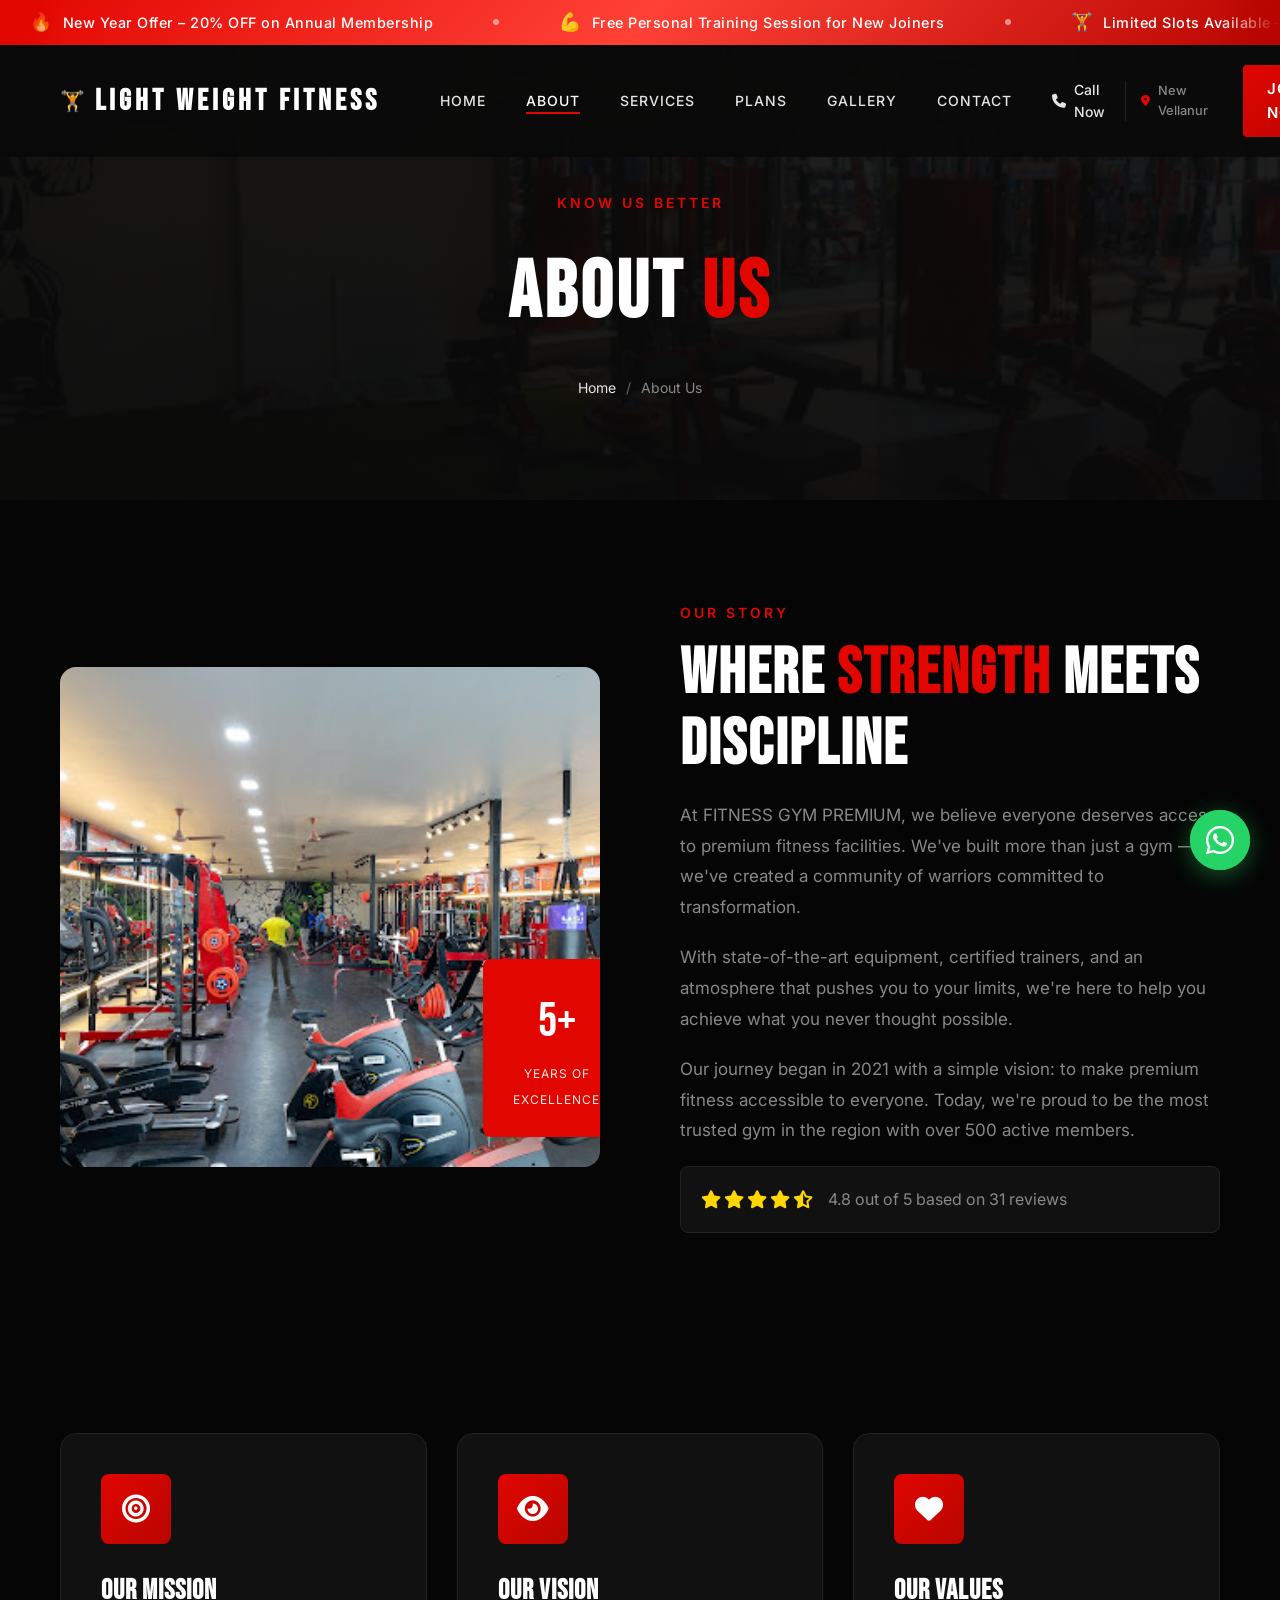
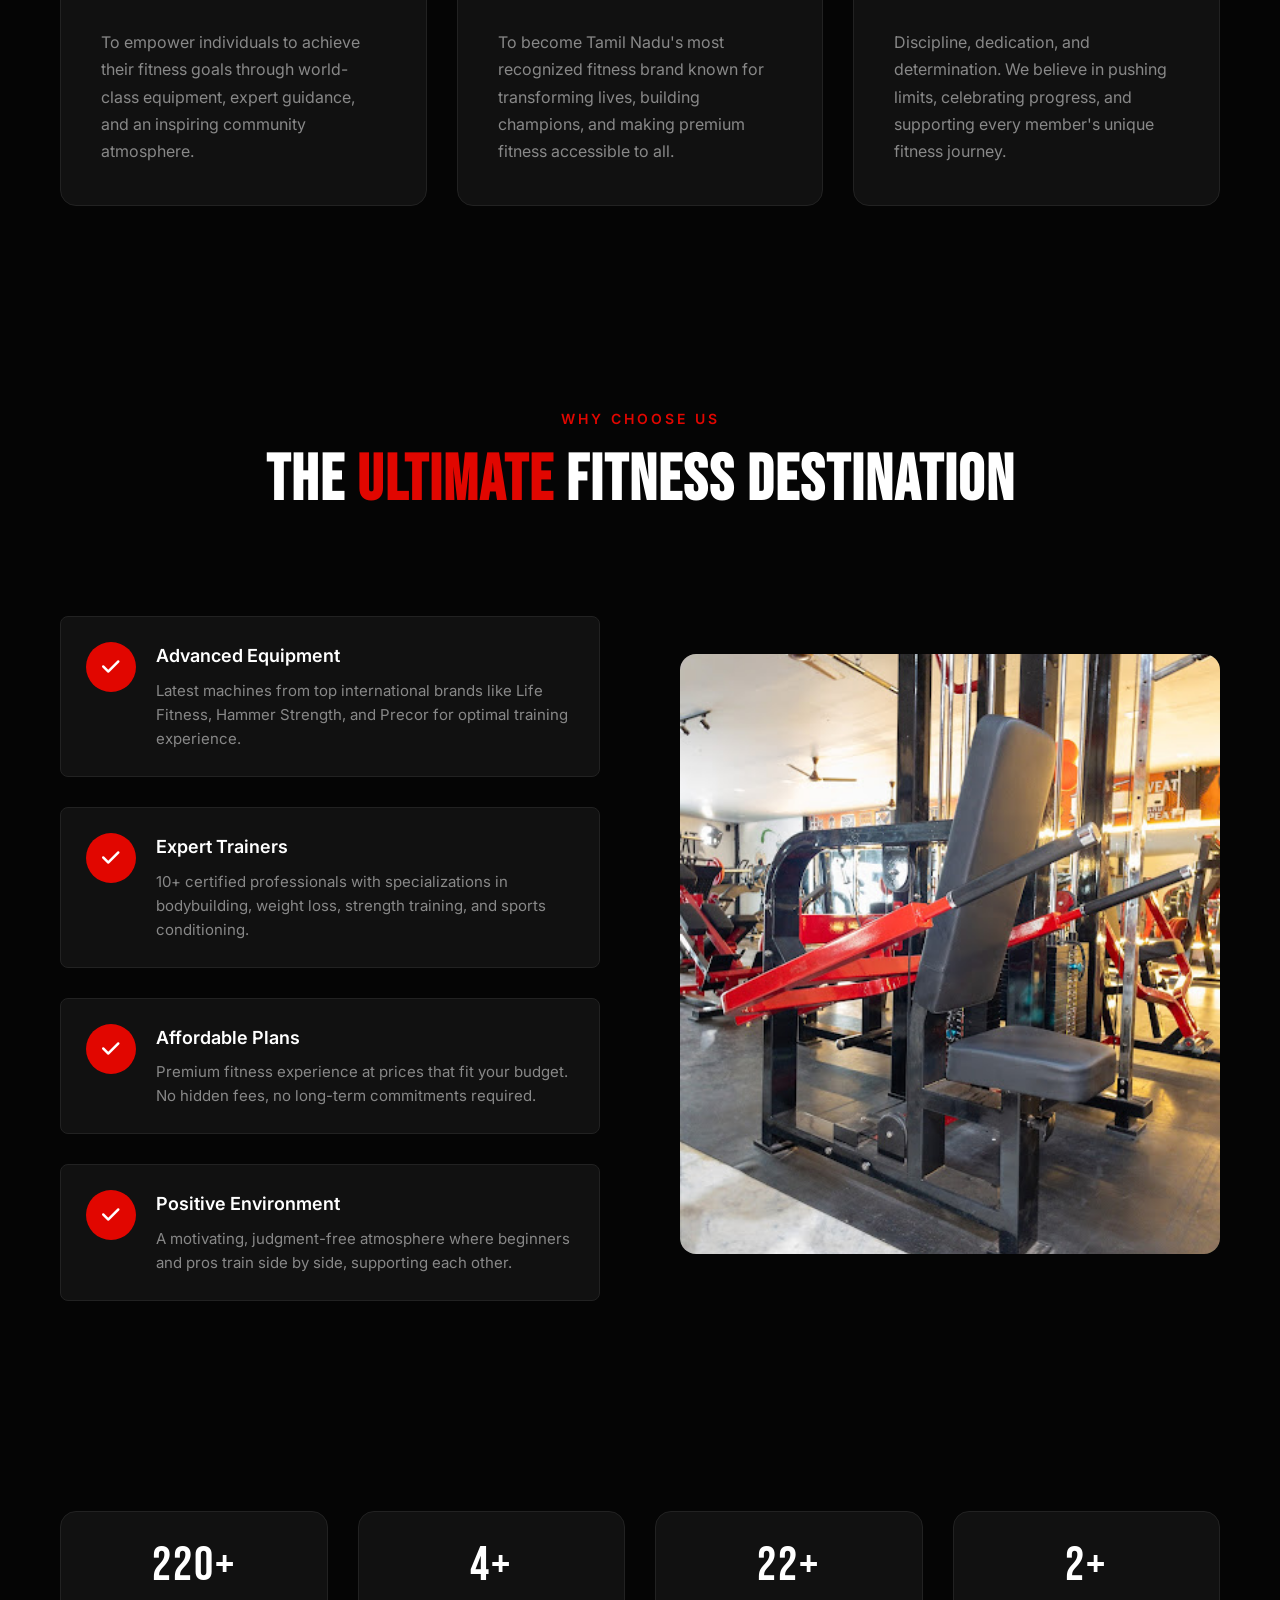
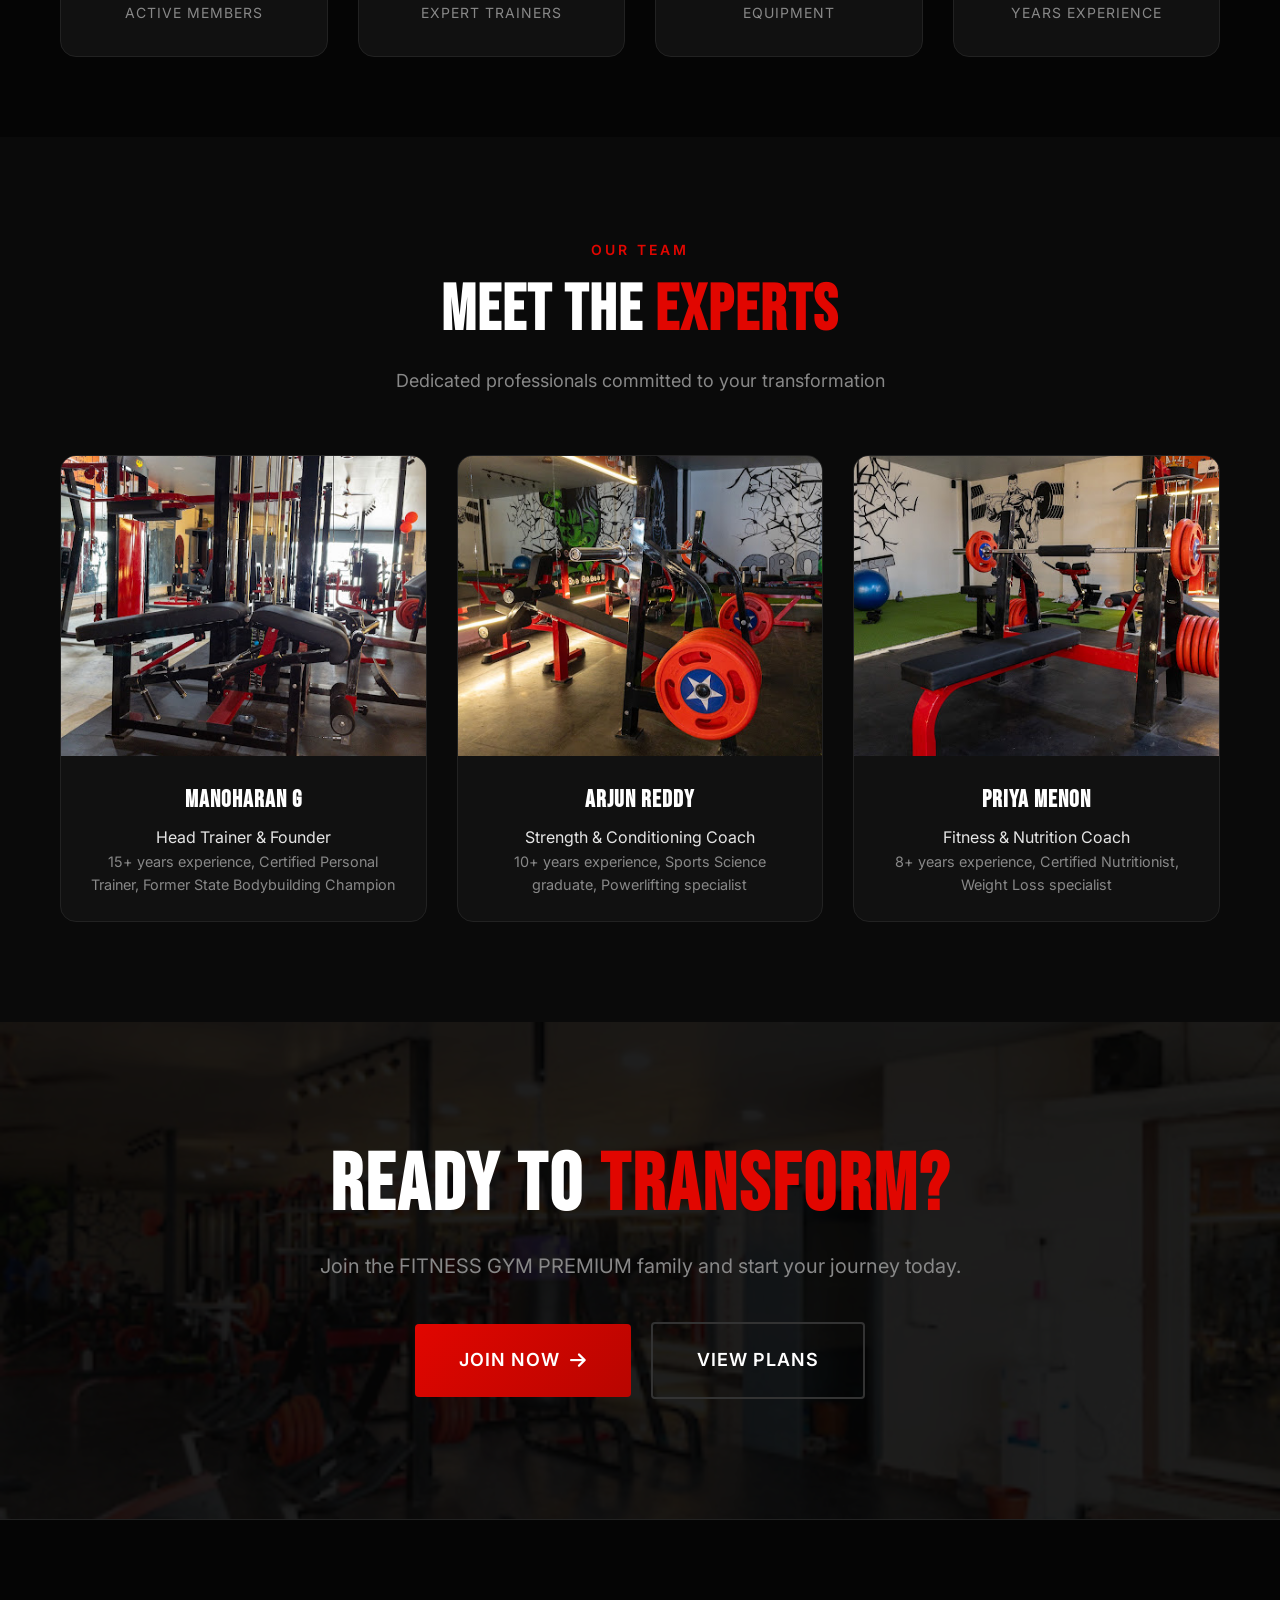
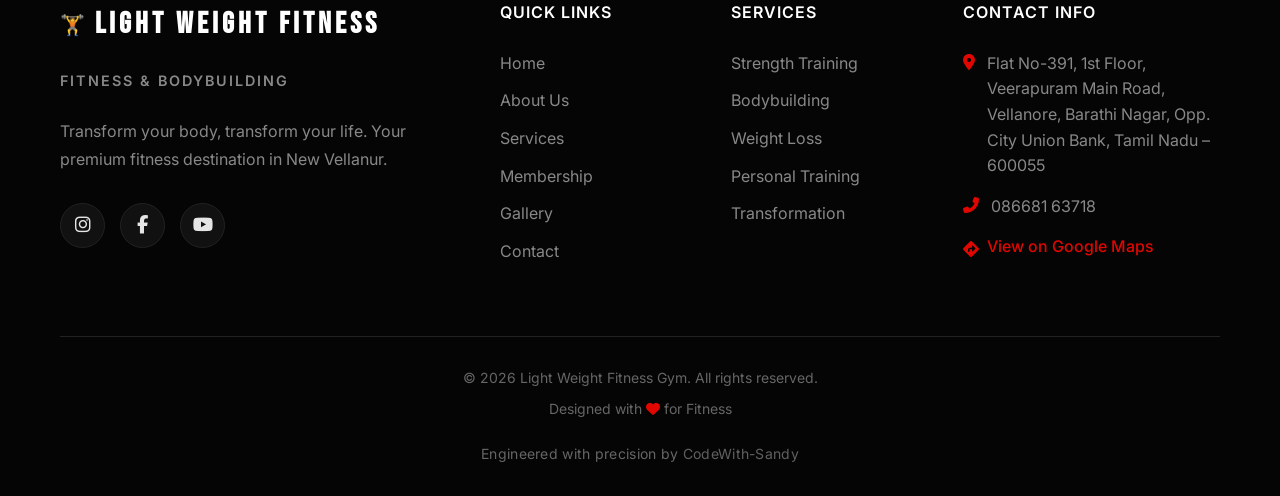
==== commit 978aee06: "added real google reviews and images" ====
--- a/about.html
+++ b/about.html
@@ -99,7 +99,7 @@
             <div class="about-grid">
                 <div class="about-image">
                     <div class="image-wrapper">
-                        <img src="https://images.unsplash.com/photo-1534438327276-14e5300c3a48?w=600" alt="FITNESS GYM PREMIUM Interior" loading="lazy">
+                        <img src="photos/gym overview.jpg" alt="Light Weight Fitness Gym Interior Overview" loading="lazy">
                         <div class="experience-badge">
                             <span class="years">5+</span>
                             <span class="text">Years of<br>Excellence</span>
@@ -126,7 +126,7 @@
                             <i class="fas fa-star"></i>
                             <i class="fas fa-star-half-alt"></i>
                         </div>
-                        <span class="rating-text">4.8 out of 5 based on 102 reviews</span>
+                        <span class="rating-text">4.8 out of 5 based on 31 reviews</span>
                     </div>
                 </div>
             </div>
@@ -211,7 +211,7 @@
                     </div>
                 </div>
                 <div class="why-us-image">
-                    <img src="https://images.unsplash.com/photo-1571902943202-507ec2618e8f?w=600" alt="Gym Equipment" loading="lazy">
+                    <img src="photos/equipment 6.jpg" alt="Premium Gym Equipment at Light Weight Fitness" loading="lazy">
                 </div>
             </div>
         </div>
@@ -252,17 +252,17 @@
             <div class="team-grid">
                 <div class="team-card">
                     <div class="team-image">
-                        <img src="https://images.unsplash.com/photo-1567013127542-490d757e51fc?w=400" alt="Head Trainer">
+                        <img src="photos/equipment 7.jpg" alt="Head Trainer Manoharan G" loading="lazy">
                     </div>
                     <div class="team-info">
-                        <h4>Vikram Singh</h4>
+                        <h4>Manoharan G</h4>
                         <span>Head Trainer & Founder</span>
                         <p>15+ years experience, Certified Personal Trainer, Former State Bodybuilding Champion</p>
                     </div>
                 </div>
                 <div class="team-card">
                     <div class="team-image">
-                        <img src="https://images.unsplash.com/photo-1571019614242-c5c5dee9f50b?w=400" alt="Strength Coach">
+                        <img src="photos/equipment 4.jpg" alt="Strength Coach Arjun Reddy" loading="lazy">
                     </div>
                     <div class="team-info">
                         <h4>Arjun Reddy</h4>
@@ -272,7 +272,7 @@
                 </div>
                 <div class="team-card">
                     <div class="team-image">
-                        <img src="https://images.unsplash.com/photo-1594381898411-846e7d193883?w=400" alt="Fitness Instructor">
+                        <img src="photos/chest press.jpg" alt="Fitness Instructor Priya Menon" loading="lazy">
                     </div>
                     <div class="team-info">
                         <h4>Priya Menon</h4>
@@ -353,7 +353,7 @@
                             <a href="tel:+918668163718">086681 63718</a>
                         </li>
                         <li>
-                            <a href="https://maps.google.com/?q=Light+Weight+Fitness+Gym+New+Vellanur" target="_blank" class="maps-link"><i class="fas fa-directions"></i><span>View on Google Maps</span></a>
+                            <a href="https://www.google.com/maps/place/Light+Weight+Fitness+Studio/@13.1712469,80.0941558,18.04z/data=!4m14!1m7!3m6!1s0x3a528740de9f839b:0xdc8b44c1aba6809!2sLight+Weight+Fitness+Gym!8m2!3d13.170062!4d80.0958278!16s%2Fg%2F11t6x6mhxn!3m5!1s0x3a527d7e964dfa81:0xacef858c2155cd9!8m2!3d13.1707944!4d80.099584!16s%2Fg%2F11l36ks_9v" target="_blank" class="maps-link"><i class="fas fa-directions"></i><span>View on Google Maps</span></a>
                         </li>
                     </ul>
                 </div>
--- a/css/styles.css
+++ b/css/styles.css
@@ -503,7 +503,7 @@
     left: 0;
     width: 100%;
     height: 100%;
-    background: url('https://images.unsplash.com/photo-1534438327276-14e5300c3a48?w=1920') center/cover no-repeat;
+    background: url('../photos/gym overview.jpg') center/cover no-repeat;
 }
 
 .hero-overlay {
@@ -1159,11 +1159,17 @@
 }
 
 /* ========================================
-   TESTIMONIALS SECTION
+   GOOGLE REVIEWS SECTION
    ======================================== */
 
-.testimonials {
+.google-reviews {
     background: var(--bg-dark);
+    overflow: hidden;
+}
+
+.google-reviews .section-tag i {
+    margin-right: 6px;
+    color: #4285F4;
 }
 
 .overall-rating {
@@ -1190,72 +1196,139 @@
     color: var(--text-muted);
 }
 
-.testimonials-slider {
+.reviews-grid {
     display: grid;
     grid-template-columns: repeat(3, 1fr);
-    gap: 30px;
-}
-
-.testimonial-card {
+    gap: 24px;
+}
+
+.review-card {
     background: var(--bg-card);
     border: 1px solid var(--border-color);
     border-radius: var(--radius-lg);
-    padding: 35px;
+    padding: 28px;
     transition: all var(--transition-normal);
-}
-
-.testimonial-card:hover {
-    border-color: var(--primary);
+    position: relative;
+}
+
+.review-card::before {
+    content: '\201C';
+    position: absolute;
+    top: 16px;
+    right: 20px;
+    font-size: 3.5rem;
+    font-family: Georgia, serif;
+    color: var(--primary);
+    opacity: 0.15;
+    line-height: 1;
+}
+
+.review-card:hover {
+    border-color: rgba(225, 6, 0, 0.4);
     transform: translateY(-5px);
-}
-
-.testimonial-rating {
-    margin-bottom: 20px;
-}
-
-.testimonial-rating i {
+    box-shadow: 0 15px 40px rgba(225, 6, 0, 0.08);
+}
+
+.review-header {
+    display: flex;
+    align-items: center;
+    gap: 14px;
+    margin-bottom: 18px;
+}
+
+.reviewer-avatar {
+    width: 48px;
+    height: 48px;
+    border-radius: 50%;
+    display: flex;
+    align-items: center;
+    justify-content: center;
+    flex-shrink: 0;
+}
+
+.reviewer-avatar span {
+    font-family: var(--font-heading);
+    font-size: 1.1rem;
+    color: #fff;
+    font-weight: 700;
+    letter-spacing: 1px;
+}
+
+.reviewer-info {
+    flex: 1;
+    min-width: 0;
+}
+
+.reviewer-info h4 {
+    font-size: 0.95rem;
+    font-weight: 600;
+    color: var(--text-white);
+    margin-bottom: 4px;
+    white-space: nowrap;
+    overflow: hidden;
+    text-overflow: ellipsis;
+}
+
+.review-meta {
+    display: flex;
+    align-items: center;
+    gap: 8px;
+}
+
+.review-stars i {
     color: #FFD700;
-    font-size: 1rem;
-}
-
-.testimonial-text {
+    font-size: 0.75rem;
+}
+
+.review-source {
+    color: #4285F4;
+    font-size: 0.85rem;
+}
+
+.review-text {
     color: var(--text-light);
-    font-size: 1rem;
-    line-height: 1.8;
-    margin-bottom: 25px;
+    font-size: 0.925rem;
+    line-height: 1.7;
     font-style: italic;
 }
 
-.testimonial-author {
-    display: flex;
-    align-items: center;
-    gap: 15px;
-}
-
-.author-avatar {
-    width: 55px;
-    height: 55px;
-    border-radius: 50%;
-    overflow: hidden;
-    border: 3px solid var(--primary);
-}
-
-.author-avatar img {
-    width: 100%;
-    height: 100%;
-    object-fit: cover;
-}
-
-.author-info h4 {
-    font-size: 1rem;
+.reviews-cta {
+    text-align: center;
+    margin-top: 40px;
+}
+
+.google-review-btn {
+    display: inline-flex;
+    align-items: center;
+    gap: 10px;
+    padding: 14px 32px;
+    border: 2px solid #4285F4;
+    border-radius: 50px;
+    color: #fff;
     font-weight: 600;
-    color: var(--text-white);
-    margin-bottom: 3px;
-}
-
-.author-info span {
-    font-size: 0.8125rem;
-    color: var(--text-muted);
+    font-size: 0.95rem;
+    transition: all var(--transition-normal);
+    text-decoration: none;
+}
+
+.google-review-btn i {
+    font-size: 1.2rem;
+    background: linear-gradient(135deg, #4285F4, #34A853, #FBBC05, #EA4335);
+    -webkit-background-clip: text;
+    -webkit-text-fill-color: transparent;
+    background-clip: text;
+}
+
+.google-review-btn:hover {
+    background: #4285F4;
+    color: #fff;
+    transform: translateY(-2px);
+    box-shadow: 0 8px 25px rgba(66, 133, 244, 0.3);
+}
+
+.google-review-btn:hover i {
+    -webkit-text-fill-color: #fff;
+    background: none;
 }
 
 /* ========================================
@@ -1472,6 +1545,91 @@
     margin-right: 5px;
 }
 
+/* Form Add-Ons Checkboxes */
+.addons-form-group .optional-label {
+    font-weight: 400;
+    font-size: 0.8rem;
+    color: var(--text-muted);
+}
+
+.form-addons-grid {
+    display: grid;
+    grid-template-columns: 1fr 1fr;
+    gap: 10px;
+    margin-top: 8px;
+}
+
+.form-addon-item {
+    display: flex;
+    align-items: center;
+    gap: 10px;
+    padding: 10px 14px;
+    background: var(--bg-card);
+    border: 1px solid var(--border-color);
+    border-radius: var(--radius-md);
+    cursor: pointer;
+    transition: all var(--transition-fast);
+    user-select: none;
+}
+
+.form-addon-item:hover {
+    border-color: rgba(225, 6, 0, 0.4);
+}
+
+.form-addon-item input[type="checkbox"] {
+    display: none;
+}
+
+.form-addon-check {
+    width: 20px;
+    height: 20px;
+    border: 2px solid var(--border-light);
+    border-radius: 4px;
+    flex-shrink: 0;
+    display: flex;
+    align-items: center;
+    justify-content: center;
+    transition: all var(--transition-fast);
+    position: relative;
+}
+
+.form-addon-check::after {
+    content: '\f00c';
+    font-family: 'Font Awesome 6 Free';
+    font-weight: 900;
+    font-size: 0.65rem;
+    color: white;
+    opacity: 0;
+    transform: scale(0);
+    transition: all 0.15s ease;
+}
+
+.form-addon-item input:checked ~ .form-addon-check {
+    background: var(--primary);
+    border-color: var(--primary);
+}
+
+.form-addon-item input:checked ~ .form-addon-check::after {
+    opacity: 1;
+    transform: scale(1);
+}
+
+.form-addon-item input:checked ~ .form-addon-text {
+    color: var(--text-white);
+}
+
+.form-addon-text {
+    font-size: 0.85rem;
+    color: var(--text-muted);
+    transition: color var(--transition-fast);
+}
+
+@media (max-width: 480px) {
+    .form-addons-grid {
+        grid-template-columns: 1fr;
+    }
+}
+
 /* ========================================
    FINAL CTA SECTION
    ======================================== */
@@ -1491,7 +1649,7 @@
     left: 0;
     width: 100%;
     height: 100%;
-    background: url('https://images.unsplash.com/photo-1534438327276-14e5300c3a48?w=1920') center/cover no-repeat;
+    background: url('../photos/gym overview 3.jpg') center/cover no-repeat;
     opacity: 0.1;
 }
 
@@ -1822,7 +1980,7 @@
     
     .services-grid,
     .plans-grid,
-    .testimonials-slider {
+    .reviews-grid {
         grid-template-columns: repeat(2, 1fr);
     }
     
@@ -1963,9 +2121,38 @@
         font-size: 2.5rem;
     }
     
-    .services-grid,
-    .testimonials-slider {
+    .services-grid {
         grid-template-columns: 1fr;
+    }
+
+    .reviews-grid {
+        grid-template-columns: 1fr;
+        display: flex;
+        overflow-x: auto;
+        scroll-snap-type: x mandatory;
+        -webkit-overflow-scrolling: touch;
+        gap: 16px;
+        padding-bottom: 12px;
+    }
+
+    .reviews-grid::-webkit-scrollbar {
+        height: 4px;
+    }
+
+    .reviews-grid::-webkit-scrollbar-track {
+        background: var(--bg-card);
+        border-radius: 2px;
+    }
+
+    .reviews-grid::-webkit-scrollbar-thumb {
+        background: var(--primary);
+        border-radius: 2px;
+    }
+
+    .review-card {
+        min-width: 85vw;
+        scroll-snap-align: center;
+        flex-shrink: 0;
     }
     
     .plans-grid {
@@ -2140,7 +2327,7 @@
     left: 0;
     width: 100%;
     height: 100%;
-    background-image: url('https://images.unsplash.com/photo-1534438327276-14e5300c3a48?w=1920');
+    background-image: url('../photos/gym overview 2.jpg');
     background-size: cover;
     background-position: center;
     z-index: -1;
@@ -2557,6 +2744,203 @@
     color: var(--primary);
 }
 
+/* ========================================
+   PREMIUM ADD-ON SERVICES
+   ======================================== */
+
+.premium-addons {
+    background: var(--bg-darker);
+    position: relative;
+}
+
+.premium-addons::before {
+    content: '';
+    position: absolute;
+    top: 0;
+    left: 50%;
+    transform: translateX(-50%);
+    width: 80%;
+    height: 1px;
+    background: linear-gradient(90deg, transparent, var(--primary), transparent);
+}
+
+.premium-addons-grid {
+    display: grid;
+    grid-template-columns: repeat(auto-fill, minmax(340px, 1fr));
+    gap: 24px;
+    margin-top: 20px;
+}
+
+.premium-addon-card {
+    display: flex;
+    align-items: flex-start;
+    gap: 18px;
+    background: var(--bg-card);
+    padding: 28px 24px;
+    border-radius: var(--radius-lg);
+    border: 1px solid var(--border-color);
+    transition: all var(--transition-normal);
+    position: relative;
+    cursor: pointer;
+}
+
+.premium-addon-card:hover {
+    border-color: rgba(225, 6, 0, 0.5);
+    box-shadow: 0 0 20px rgba(225, 6, 0, 0.08);
+    transform: translateY(-2px);
+}
+
+.premium-addon-card.selected {
+    border-color: var(--primary);
+    background: rgba(225, 6, 0, 0.04);
+    box-shadow: 0 0 25px rgba(225, 6, 0, 0.15);
+}
+
+/* Checkbox */
+.addon-select {
+    flex-shrink: 0;
+    padding-top: 2px;
+}
+
+.addon-select input[type="checkbox"] {
+    display: none;
+}
+
+.addon-checkbox {
+    display: flex;
+    align-items: center;
+    justify-content: center;
+    width: 24px;
+    height: 24px;
+    border: 2px solid var(--border-light);
+    border-radius: 6px;
+    cursor: pointer;
+    transition: all var(--transition-fast);
+    position: relative;
+}
+
+.addon-checkbox::after {
+    content: '\f00c';
+    font-family: 'Font Awesome 6 Free';
+    font-weight: 900;
+    font-size: 0.75rem;
+    color: var(--text-white);
+    opacity: 0;
+    transform: scale(0);
+    transition: all 0.2s ease;
+}
+
+.addon-select input[type="checkbox"]:checked + .addon-checkbox {
+    background: var(--primary);
+    border-color: var(--primary);
+}
+
+.addon-select input[type="checkbox"]:checked + .addon-checkbox::after {
+    opacity: 1;
+    transform: scale(1);
+}
+
+.premium-addon-icon {
+    width: 52px;
+    height: 52px;
+    background: linear-gradient(135deg, rgba(225, 6, 0, 0.15) 0%, rgba(225, 6, 0, 0.05) 100%);
+    border: 1px solid rgba(225, 6, 0, 0.2);
+    border-radius: var(--radius-md);
+    display: flex;
+    align-items: center;
+    justify-content: center;
+    flex-shrink: 0;
+    transition: all var(--transition-normal);
+}
+
+.premium-addon-card.selected .premium-addon-icon {
+    background: var(--gradient-primary);
+    border-color: var(--primary);
+}
+
+.premium-addon-icon i {
+    font-size: 1.2rem;
+    color: var(--primary);
+    transition: color var(--transition-fast);
+}
+
+.premium-addon-card.selected .premium-addon-icon i {
+    color: var(--text-white);
+}
+
+.premium-addon-info {
+    flex: 1;
+}
+
+.premium-addon-info h4 {
+    font-family: var(--font-heading);
+    font-size: 1.3rem;
+    letter-spacing: 1px;
+    color: var(--text-white);
+    margin-bottom: 6px;
+}
+
+.premium-addon-info p {
+    font-size: 0.875rem;
+    color: var(--text-muted);
+    line-height: 1.5;
+    margin-bottom: 10px;
+}
+
+.premium-addon-price {
+    display: inline-block;
+    font-weight: 600;
+    font-size: 0.85rem;
+    color: var(--primary);
+}
+
+.premium-addon-price.consultation {
+    font-style: italic;
+    color: var(--text-muted);
+    font-weight: 400;
+    font-size: 0.8rem;
+    padding: 4px 12px;
+    background: rgba(255, 255, 255, 0.04);
+    border-radius: 20px;
+    border: 1px solid var(--border-color);
+}
+
+.addons-cta {
+    text-align: center;
+    margin-top: 40px;
+}
+
+.addons-note {
+    font-size: 0.9rem;
+    color: var(--text-muted);
+}
+
+.addons-note i {
+    color: var(--primary);
+    margin-right: 6px;
+}
+
+.addons-note a {
+    color: var(--primary);
+    font-weight: 600;
+    text-decoration: underline;
+    text-underline-offset: 3px;
+}
+
+.addons-note a:hover {
+    color: var(--primary-light);
+}
+
+@media (max-width: 768px) {
+    .premium-addons-grid {
+        grid-template-columns: 1fr;
+    }
+    
+    .premium-addon-card {
+        padding: 22px 18px;
+    }
+}
+
 /* Comparison Table */
 .comparison-section {
     background: var(--bg-dark);
@@ -2618,6 +3002,29 @@
 
 .comparison-table .cross {
     color: var(--text-dark);
+}
+
+.comparison-note {
+    text-align: center;
+    margin-top: 25px;
+    font-size: 0.95rem;
+    color: var(--text-muted);
+}
+
+.comparison-note i {
+    color: var(--primary);
+    margin-right: 6px;
+}
+
+.comparison-note a {
+    color: var(--primary);
+    font-weight: 600;
+    text-decoration: underline;
+    text-underline-offset: 3px;
+}
+
+.comparison-note a:hover {
+    color: var(--primary-light);
 }
 
 /* FAQ Section */
@@ -3988,7 +4395,7 @@
     left: 0;
     width: 100%;
     height: 100%;
-    background: url('https://images.unsplash.com/photo-1534438327276-14e5300c3a48?w=1920') center/cover no-repeat;
+    background: url('../photos/gym overview.jpg') center/cover no-repeat;
 }
 
 /* Mobile fallback */
